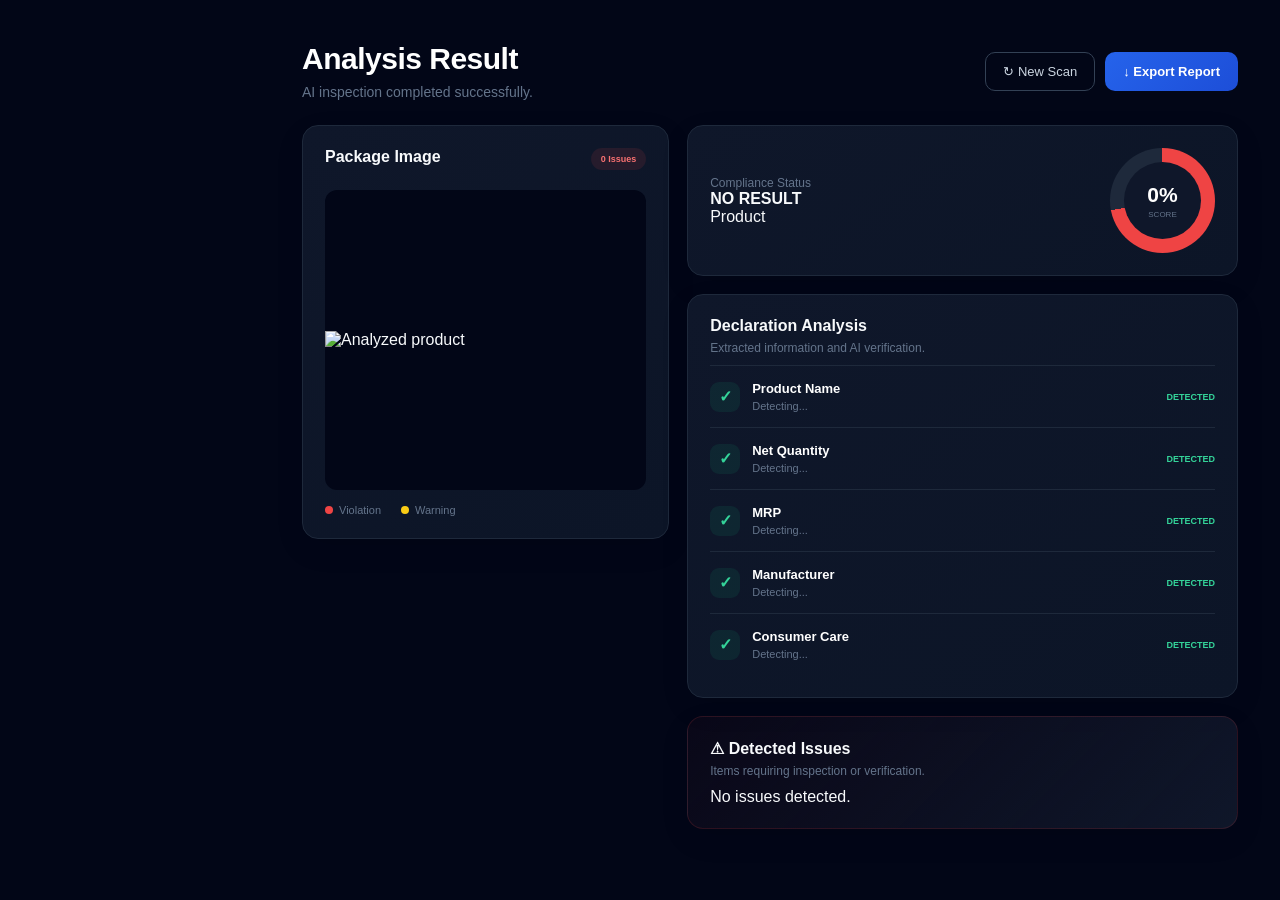
==== result.html @ 709e3dee "Update result.html" ====
<!DOCTYPE html>
<html lang="en">

<head>
    <meta charset="UTF-8">
    <meta name="viewport" content="width=device-width, initial-scale=1.0">

    <title>ComplianceAI - Analysis Result</title>

    <link rel="stylesheet" href="style.css">
</head>

<body>

<main class="main">

    <!-- HEADER -->

    <div class="result-header">

        <div>
            <h1>Analysis Result</h1>

            <p>
                AI inspection completed successfully.
            </p>
        </div>

        <div class="result-actions">

            <button
                onclick="window.location.href='scanner.html'"
                class="secondary-button">
                ↻ New Scan
            </button>

            <button
                onclick="window.print()"
                class="primary-button">
                ↓ Export Report
            </button>

        </div>

    </div>


    <section class="result-grid">


        <!-- PRODUCT IMAGE -->

        <div class="panel product-panel">

            <div class="panel-header">

                <h2>Package Image</h2>

                <span class="badge danger" id="issueCount">
                    0 Issues
                </span>

            </div>


            <div class="image-result">

                <img
                    id="resultImage"
                    alt="Analyzed product">

            </div>


            <div class="image-legend">

                <span>
                    <i class="legend-red"></i>
                    Violation
                </span>

                <span>
                    <i class="legend-yellow"></i>
                    Warning
                </span>

            </div>

        </div>


        <!-- RESULT CONTENT -->

        <div class="result-content">


            <!-- SCORE -->

            <div class="panel">

                <div class="score-section">

                    <div>

                        <p class="muted">
                            Compliance Status
                        </p>

                        <h2 id="complianceStatus">
                            ANALYZING...
                        </h2>

                        <p id="productName">
                            Product
                        </p>

                    </div>


                    <div class="score-circle">

                        <div>

                            <strong id="complianceScore">
                                0%
                            </strong>

                            <small>
                                SCORE
                            </small>

                        </div>

                    </div>

                </div>

            </div>


            <!-- DECLARATION ANALYSIS -->

            <div class="panel">

                <div class="panel-title">

                    <h2>
                        Declaration Analysis
                    </h2>

                    <p>
                        Extracted information and AI verification.
                    </p>

                </div>


                <!-- PRODUCT NAME -->

                <div class="declaration">

                    <div class="declaration-icon success-icon">
                        ✓
                    </div>

                    <div class="declaration-info">

                        <strong>
                            Product Name
                        </strong>

                        <span id="productNameField">
                            Detecting...
                        </span>

                    </div>

                    <span class="status-success">
                        DETECTED
                    </span>

                </div>


                <!-- NET QUANTITY -->

                <div class="declaration">

                    <div class="declaration-icon success-icon">
                        ✓
                    </div>

                    <div class="declaration-info">

                        <strong>
                            Net Quantity
                        </strong>

                        <span id="netQuantity">
                            Detecting...
                        </span>

                    </div>

                    <span class="status-success">
                        DETECTED
                    </span>

                </div>


                <!-- MRP -->

                <div class="declaration">

                    <div class="declaration-icon success-icon">
                        ✓
                    </div>

                    <div class="declaration-info">

                        <strong>
                            MRP
                        </strong>

                        <span id="mrp">
                            Detecting...
                        </span>

                    </div>

                    <span class="status-success">
                        DETECTED
                    </span>

                </div>


                <!-- MANUFACTURER -->

                <div class="declaration">

                    <div class="declaration-icon success-icon">
                        ✓
                    </div>

                    <div class="declaration-info">

                        <strong>
                            Manufacturer
                        </strong>

                        <span id="manufacturer">
                            Detecting...
                        </span>

                    </div>

                    <span class="status-success">
                        DETECTED
                    </span>

                </div>


                <!-- CONSUMER CARE -->

                <div class="declaration">

                    <div class="declaration-icon success-icon">
                        ✓
                    </div>

                    <div class="declaration-info">

                        <strong>
                            Consumer Care
                        </strong>

                        <span id="consumerCare">
                            Detecting...
                        </span>

                    </div>

                    <span class="status-success">
                        DETECTED
                    </span>

                </div>

            </div>


            <!-- VIOLATIONS -->

            <div class="panel violation-panel">

                <div class="panel-title">

                    <h2>
                        ⚠ Detected Issues
                    </h2>

                    <p>
                        Items requiring inspection or verification.
                    </p>

                </div>


                <div id="issuesContainer">

                    <p>
                        No issues detected.
                    </p>

                </div>

            </div>


        </div>

    </section>

</main>


<script>

document.addEventListener("DOMContentLoaded", function () {

    // ==========================================
    // GET SAVED FASTAPI RESULT
    // ==========================================

    const savedResult = localStorage.getItem("scanResult");
    const scannedImage = localStorage.getItem("scannedImage");


    // ==========================================
    // SHOW IMAGE
    // ==========================================

    const resultImage = document.getElementById("resultImage");

    if (resultImage && scannedImage) {
        resultImage.src = scannedImage;
    }


    // ==========================================
    // CHECK RESULT
    // ==========================================

    if (!savedResult) {

        console.error("No scan result found.");

        document.getElementById("complianceStatus").textContent =
            "NO RESULT";

        return;
    }


    let data;

    try {

        data = JSON.parse(savedResult);

    } catch (error) {

        console.error("Unable to read scan result:", error);
        return;

    }


    console.log("Saved FastAPI Result:", data);


    // ==========================================
    // GET OCR + COMPLIANCE
    // ==========================================

    const ocr = data.ocr || {};
    const compliance = data.compliance || {};

    const rawText = ocr.raw_text || "";
    const violations = compliance.violations || [];


    // ==========================================
    // SCORE
    // ==========================================

    const score = compliance.compliance_score ?? 0;

    document.getElementById("complianceScore").textContent =
        score + "%";


    // ==========================================
    // STATUS
    // ==========================================

    const status = compliance.result || "UNKNOWN";

    const statusElement =
        document.getElementById("complianceStatus");


    if (status === "COMPLIANT") {

        statusElement.textContent = "COMPLIANT";
        statusElement.className = "compliant";

    }

    else if (status === "REVIEW REQUIRED") {

        statusElement.textContent = "REVIEW REQUIRED";
        statusElement.className = "warning";

    }

    else {

        statusElement.textContent = "NON-COMPLIANT";
        statusElement.className = "non-compliant";

    }


    // ==========================================
    // CLEAN TEXT
    // ==========================================

    const lines = rawText
        .split(/\r?\n/)
        .map(line => line.trim())
        .filter(line => line.length > 0);


    // ==========================================
    // BASIC VALUE FINDER
    // ==========================================

    function findValue(patterns) {

        for (const pattern of patterns) {

            const regex = new RegExp(pattern, "im");

            const match = rawText.match(regex);

            if (match && match[1]) {

                return match[1]
                    .trim()
                    .replace(/\s+/g, " ");

            }
        }

        return "Not detected";
    }


    // ==========================================
    // FIND NUMBER AFTER LABEL
    // Handles:
    //
    // MRP: ₹159
    // MRP ₹159
    // MRP
    // 159
    // ==========================================

    function findNumberAfterLabel(labelPattern) {

        for (let i = 0; i < lines.length; i++) {

            const line = lines[i];


            // ------------------------------
            // SAME LINE
            // ------------------------------

            const sameLine = line.match(
                new RegExp(
                    labelPattern +
                    "\\s*(?:[:\\-])?\\s*(?:₹|Rs\\.?\\s*)?" +
                    "([0-9]+(?:\\.[0-9]+)?)",
                    "i"
                )
            );

            if (sameLine && sameLine[1]) {

                return sameLine[1];

            }


            // ------------------------------
            // NEXT LINE
            // ------------------------------

            if (
                new RegExp(labelPattern, "i").test(line)
            ) {

                for (
                    let j = i + 1;
                    j < Math.min(i + 4, lines.length);
                    j++
                ) {

                    const nextLine = lines[j];

                    // Ignore obvious labels
                    if (
                        /^(BATCH|BATCH NO|DATE|PKD|PACK|USE BY|EXPIRY|LIC|LICENCE|LICENSE)/i
                            .test(nextLine)
                    ) {
                        break;
                    }


                    // Accept a line containing only a price
                    const numberOnly = nextLine.match(
                        /^(?:₹|Rs\.?\s*)?\s*([0-9]+(?:\.[0-9]+)?)\s*$/
                    );

                    if (numberOnly && numberOnly[1]) {

                        return numberOnly[1];

                    }
                }
            }
        }

        return "Not detected";
    }


    // ==========================================
    // PRODUCT NAME
    // ==========================================

    let productName = findValue([
        "Product Name\\s*[:\\-]\\s*(.+)",
        "Item Name\\s*[:\\-]\\s*(.+)"
    ]);


    // Coffee fallback
    if (productName === "Not detected") {

        if (
            rawText.toLowerCase().includes("coffee")
        ) {

            productName = "Coffee & Chicory";

        }

    }


    document.getElementById("productName").textContent =
        productName;

    document.getElementById("productNameField").textContent =
        productName;


    // ==========================================
    // NET QUANTITY
    // ==========================================

    let netQuantity = findValue([
        "NET\\s+QUANTITY\\s*[:\\-]?\\s*([0-9]+(?:\\.[0-9]+)?\\s*(?:g|kg|ml|l|mg|pcs?|units?)?)",
        "NET\\s+WEIGHT\\s*[:\\-]?\\s*([0-9]+(?:\\.[0-9]+)?\\s*(?:g|kg|ml|l|mg|pcs?|units?)?)"
    ]);


    document.getElementById("netQuantity").textContent =
        netQuantity;


    // ==========================================
    // MRP
    // ==========================================

    let mrp = findNumberAfterLabel(
        "MRP(?:\\s*\\([^\\n]*\\))?"
    );


    // Also support:
    // "For MRP Rs."
    if (mrp === "Not detected") {

        mrp = findNumberAfterLabel(
            "For\\s+MRP\\s+(?:Rs\\.?|₹)?"
        );

    }


    const mrpElement =
        document.getElementById("mrp");


    const mrpStatus =
        document.getElementById("mrpStatus");


    if (mrp !== "Not detected") {

        mrpElement.textContent = "₹" + mrp;

        if (mrpStatus) {
            mrpStatus.textContent = "DETECTED";
            mrpStatus.className = "status-success";
        }

    }

    else {

        mrpElement.textContent = "Not detected";

        if (mrpStatus) {
            mrpStatus.textContent = "NOT DETECTED";
            mrpStatus.className = "status-warning";
        }

    }


    // ==========================================
    // MANUFACTURER
    // ==========================================

    const manufacturer = findValue([
        "Manufactured\\s*&\\s*Marketed\\s*by\\s*:?\\s*(.+)",
        "Manufactured\\s+and\\s+Marketed\\s+by\\s*:?\\s*(.+)",
        "Mfd\\.\\s*&\\s*Mkt\\.\\s*by\\s*:?\\s*(.+)",
        "Mfd\\.\\s+and\\s+Mkt\\.\\s+by\\s*:?\\s*(.+)",
        "Manufactured\\s+by\\s*:?\\s*(.+)",
        "Marketed\\s+by\\s*:?\\s*(.+)"
    ]);


    document.getElementById("manufacturer").textContent =
        manufacturer;


    // ==========================================
    // CONSUMER CARE
    // ==========================================

    let consumerCare = findValue([
        "Customer\\s+Care\\s*[:\\-]?\\s*(.+)",
        "Consumer\\s+Care\\s*[:\\-]?\\s*(.+)",
        "Consumer\\s+Support\\s*[:\\-]?\\s*(.+)",
        "Toll\\s*Free\\s*[:\\-]?\\s*(.+)",
        "CALL\\s*[:\\-]?\\s*([+0-9\\- ]+)"
    ]);


    // Phone number fallback
    if (consumerCare === "Not detected") {

        const phoneMatch = rawText.match(
            /(?:\+91[\s\-]?)?[6-9]\d{9}/
        );

        if (phoneMatch) {
            consumerCare = phoneMatch[0];
        }
    }


    // Email fallback
    if (consumerCare === "Not detected") {

        const emailMatch = rawText.match(
            /[A-Z0-9._%+-]+@[A-Z0-9.-]+\.[A-Z]{2,}/i
        );

        if (emailMatch) {
            consumerCare = emailMatch[0];
        }
    }


    document.getElementById("consumerCare").textContent =
        consumerCare;


    // ==========================================
    // ISSUE COUNT
    // ==========================================

    document.getElementById("issueCount").textContent =
        violations.length +
        (violations.length === 1
            ? " Issue"
            : " Issues");


    // ==========================================
    // SHOW VIOLATIONS
    // ==========================================

    const issuesContainer =
        document.getElementById("issuesContainer");


    if (violations.length === 0) {

        issuesContainer.innerHTML =
            "<p>No compliance issues detected.</p>";

    }

    else {

        issuesContainer.innerHTML = "";


        violations.forEach(function (violation) {

            const issue =
                document.createElement("div");

            issue.className = "issue";


            issue.innerHTML = `
                <div class="issue-icon danger-icon">
                    !
                </div>

                <div>

                    <div class="issue-title">

                        <strong>
                            Compliance Issue
                        </strong>

                        <span class="severity high">
                            REVIEW
                        </span>

                    </div>

                    <p>
                        ${violation}
                    </p>

                </div>
            `;


            issuesContainer.appendChild(issue);

        });

    }

});

</script>

</body>
</html>
---- style.css ----
/* =====================================================
   SIH26034 - COMPLIANCE AI
   Main Stylesheet
===================================================== */

/* ---------- RESET ---------- */

* {
    margin: 0;
    padding: 0;
    box-sizing: border-box;
}

html {
    scroll-behavior: smooth;
}

body {
    font-family:
        Inter,
        Arial,
        Helvetica,
        sans-serif;

    background: #020617;
    color: #f8fafc;

    min-height: 100vh;
}


/* ---------- COLORS ---------- */

:root {
    --bg: #020617;
    --panel: #0f172a;
    --panel-light: #111c31;

    --border: #1e293b;
    --border-light: #334155;

    --text: #f8fafc;
    --text-secondary: #cbd5e1;
    --muted: #64748b;

    --blue: #2563eb;
    --blue-light: #60a5fa;

    --green: #10b981;
    --green-light: #34d399;

    --red: #ef4444;
    --red-light: #f87171;

    --yellow: #facc15;
    --yellow-light: #fde047;

    --purple: #a855f7;
}


/* =====================================================
   SIDEBAR
===================================================== */

.sidebar {
    position: fixed;

    left: 0;
    top: 0;
    bottom: 0;

    width: 260px;

    background: var(--bg);

    border-right: 1px solid var(--border);

    padding: 24px 18px;

    z-index: 100;

    overflow-y: auto;
}


/* ---------- LOGO ---------- */

.logo {
    display: flex;

    align-items: center;

    gap: 12px;

    padding: 0 8px 24px;

    border-bottom: 1px solid var(--border);
}


.logo-icon {
    width: 42px;
    height: 42px;

    display: flex;

    align-items: center;
    justify-content: center;

    background: linear-gradient(135deg,
            #2563eb,
            #3b82f6);

    border-radius: 12px;

    font-size: 21px;

    font-weight: bold;

    box-shadow:
        0 8px 25px rgba(37, 99, 235, 0.25);
}


.logo h2 {
    color: white;

    font-size: 16px;

    font-weight: 700;
}


.logo span {
    display: block;

    color: #64748b;

    font-size: 8px;

    letter-spacing: 0.8px;

    margin-top: 4px;
}


/* ---------- NAVIGATION ---------- */

nav {
    margin-top: 25px;
}


nav a {
    display: flex;

    align-items: center;

    gap: 10px;

    color: #94a3b8;

    text-decoration: none;

    padding: 13px 15px;

    margin-bottom: 6px;

    border-radius: 10px;

    font-size: 14px;

    transition:
        background 0.2s ease,
        color 0.2s ease,
        transform 0.2s ease;
}


nav a:hover {
    background: #1e293b;

    color: white;

    transform: translateX(2px);
}


nav a.active {
    background:
        linear-gradient(135deg,
            #2563eb,
            #1d4ed8);

    color: white;

    box-shadow:
        0 8px 25px rgba(37, 99, 235, 0.18);
}


/* ---------- SYSTEM STATUS ---------- */

.system-status {
    /* position: absolute; */

    left: 18px;
    right: 18px;
    bottom: 20px;

    background: #0f172a;

    border: 1px solid var(--border);

    padding: 15px;

    border-radius: 14px;

    font-size: 13px;
}


.system-status strong {
    display: block;

    font-size: 12px;
}


.system-status p {
    color: var(--muted);

    margin-top: 9px;

    font-size: 11px;
}


.online-dot {
    display: inline-block;

    width: 7px;
    height: 7px;

    background: var(--green);

    border-radius: 50%;

    margin-right: 6px;

    box-shadow:
        0 0 8px rgba(16, 185, 129, 0.7);
}


/* =====================================================
   MAIN CONTENT
===================================================== */

.main {
    margin-left: 260px;

    min-height: 100vh;

    padding: 42px;
}


.page-header {
    margin-bottom: 30px;
}


.page-header h1,
.result-header h1 {
    color: white;

    font-size: 30px;

    font-weight: 750;

    letter-spacing: -0.5px;

    margin-bottom: 8px;
}


.page-header p,
.result-header p {
    color: var(--muted);

    font-size: 14px;
}


/* =====================================================
   STAT CARDS
===================================================== */

.stats {
    display: grid;

    grid-template-columns:
        repeat(4, 1fr);

    gap: 16px;

    margin-bottom: 22px;
}


.stat-card {
    display: flex;

    align-items: flex-start;

    justify-content: space-between;

    background:
        linear-gradient(145deg,
            #0f172a,
            #0b1324);

    border: 1px solid var(--border);

    border-radius: 16px;

    padding: 21px;

    transition:
        transform 0.2s ease,
        border 0.2s ease;
}


.stat-card:hover {
    transform: translateY(-2px);

    border-color: #334155;
}


.stat-card p {
    color: var(--muted);

    font-size: 13px;

    margin-bottom: 13px;
}


.stat-card h2 {
    color: white;

    font-size: 27px;

    line-height: 1;
}


.green {
    color: var(--green-light);

    font-size: 11px;

    display: inline-block;

    margin-top: 8px;
}


.red {
    color: var(--red-light);

    font-size: 11px;

    display: inline-block;

    margin-top: 8px;
}


.stat-icon {
    width: 44px;
    height: 44px;

    display: flex;

    align-items: center;
    justify-content: center;

    border-radius: 12px;

    font-size: 19px;
}


.blue {
    color: var(--blue-light);

    background: rgba(37, 99, 235, 0.12);
}


.green-bg {
    color: var(--green-light);

    background: rgba(16, 185, 129, 0.12);
}


.red-bg {
    color: var(--red-light);

    background: rgba(239, 68, 68, 0.12);
}


.purple {
    color: #c084fc;

    background: rgba(168, 85, 247, 0.12);
}


/* =====================================================
   PANELS
===================================================== */

.panel {
    background:
        linear-gradient(145deg,
            #0f172a,
            #0c1527);

    border: 1px solid var(--border);

    border-radius: 16px;

    padding: 22px;

    box-shadow:
        0 10px 30px rgba(0, 0, 0, 0.08);
}


.panel h2 {
    font-size: 16px;

    font-weight: 650;
}


.panel-header {
    display: flex;

    justify-content: space-between;

    align-items: flex-start;

    margin-bottom: 20px;
}


.panel-header p,
.panel-title p {
    color: var(--muted);

    font-size: 12px;

    margin-top: 6px;
}


.panel-header a {
    color: var(--blue-light);

    text-decoration: none;

    font-size: 12px;
}


.panel-header a:hover {
    color: white;
}


.panel-icon {
    width: 40px;
    height: 40px;

    display: flex;

    align-items: center;
    justify-content: center;

    color: var(--blue-light);

    background: rgba(37, 99, 235, 0.12);

    border-radius: 10px;
}


/* =====================================================
   DASHBOARD GRID
===================================================== */

.dashboard-grid {
    display: grid;

    grid-template-columns:
        2fr 1fr;

    gap: 18px;

    margin-bottom: 18px;
}


/* =====================================================
   SCANNER CTA
===================================================== */

.scanner-box {
    display: block;

    text-align: center;

    text-decoration: none;

    color: white;

    border: 2px dashed #334155;

    border-radius: 14px;

    padding: 45px 20px;

    transition:
        border 0.2s ease,
        background 0.2s ease,
        transform 0.2s ease;
}


.scanner-box:hover {
    border-color: var(--blue);

    background:
        rgba(37, 99, 235, 0.04);

    transform: translateY(-2px);
}


.upload-icon {
    width: 65px;
    height: 65px;

    display: flex;

    align-items: center;
    justify-content: center;

    margin:
        0 auto 18px;

    color: var(--blue-light);

    background:
        rgba(37, 99, 235, 0.12);

    border-radius: 18px;

    font-size: 30px;
}


.scanner-box h3 {
    font-size: 16px;

    margin-bottom: 8px;
}


.scanner-box p {
    color: var(--muted);

    font-size: 12px;

    margin-bottom: 22px;
}


/* =====================================================
   BUTTONS
===================================================== */

.primary-button {
    display: inline-flex;

    align-items: center;
    justify-content: center;

    gap: 7px;

    background:
        linear-gradient(135deg,
            #2563eb,
            #1d4ed8);

    color: white;

    border: none;

    padding: 12px 18px;

    border-radius: 10px;

    font-size: 13px;

    font-weight: 650;

    cursor: pointer;

    text-decoration: none;

    transition:
        transform 0.2s ease,
        box-shadow 0.2s ease,
        background 0.2s ease;
}


.primary-button:hover {
    background:
        linear-gradient(135deg,
            #3b82f6,
            #2563eb);

    transform: translateY(-1px);

    box-shadow:
        0 8px 20px rgba(37, 99, 235, 0.25);
}


.primary-button:disabled {
    opacity: 0.4;

    cursor: not-allowed;

    transform: none;

    box-shadow: none;
}


.secondary-button {
    display: inline-flex;

    align-items: center;
    justify-content: center;

    gap: 7px;

    background: transparent;

    color: var(--text-secondary);

    border: 1px solid var(--border-light);

    padding: 11px 17px;

    border-radius: 10px;

    cursor: pointer;

    font-size: 13px;

    transition:
        background 0.2s ease,
        color 0.2s ease;
}


.secondary-button:hover {
    background: #1e293b;

    color: white;
}


/* =====================================================
   COMPLIANCE OVERVIEW
===================================================== */

.circle-container {
    display: flex;

    justify-content: center;

    padding: 25px 0;
}


.compliance-circle {
    width: 160px;
    height: 160px;

    display: flex;

    align-items: center;
    justify-content: center;

    border-radius: 50%;

    background:
        conic-gradient(var(--green) 0 87%,
            #1e293b 87% 100%);
}


.compliance-circle div {
    width: 115px;
    height: 115px;

    display: flex;

    align-items: center;
    justify-content: center;

    flex-direction: column;

    background: var(--panel);

    border-radius: 50%;
}


.compliance-circle strong {
    font-size: 27px;
}


.compliance-circle small {
    color: var(--muted);

    font-size: 11px;

    margin-top: 5px;
}


.legend>div {
    display: flex;

    align-items: center;

    margin-top: 12px;

    color: #94a3b8;

    font-size: 13px;
}


.legend strong {
    color: white;

    margin-left: auto;
}


.dot {
    width: 9px;
    height: 9px;

    border-radius: 50%;

    margin-right: 10px;
}


.green-dot {
    background: var(--green);
}


.red-dot {
    background: var(--red);
}


/* =====================================================
   TABLE
===================================================== */

.recent {
    padding: 0;

    overflow: hidden;
}


.recent .panel-header {
    padding: 22px;

    margin: 0;
}


.table-container {
    overflow-x: auto;
}


table {
    width: 100%;

    border-collapse: collapse;

    min-width: 600px;
}


th {
    text-align: left;

    color: var(--muted);

    font-size: 10px;

    font-weight: 600;

    letter-spacing: 0.5px;

    text-transform: uppercase;

    padding: 14px 22px;

    background: #020617;
}


td {
    padding: 17px 22px;

    border-top: 1px solid var(--border);

    color: #cbd5e1;

    font-size: 13px;
}


tbody tr {
    transition: background 0.2s ease;
}


tbody tr:hover {
    background: rgba(30, 41, 59, 0.4);
}


/* =====================================================
   STATUS BADGES
===================================================== */

.badge {
    display: inline-flex;

    align-items: center;

    gap: 5px;

    padding: 6px 10px;

    border-radius: 20px;

    font-size: 9px;

    font-weight: 700;

    white-space: nowrap;
}


.badge.success {
    color: var(--green-light);

    background:
        rgba(16, 185, 129, 0.10);
}


.badge.danger {
    color: var(--red-light);

    background:
        rgba(239, 68, 68, 0.10);
}


/* =====================================================
   SCANNER PAGE
===================================================== */

.scanner-container {
    max-width: 1000px;

    margin: 0 auto;
}


.upload-panel {
    background:
        linear-gradient(145deg,
            #0f172a,
            #0c1527);

    border: 1px solid var(--border);

    border-radius: 16px;

    padding: 25px;
}


.drop-area {
    min-height: 420px;

    display: flex;

    align-items: center;
    justify-content: center;

    text-align: center;

    padding: 25px;

    border:
        2px dashed #334155;

    border-radius: 15px;

    background:
        rgba(2, 6, 23, 0.4);

    transition:
        border 0.2s ease,
        background 0.2s ease;
}


.drop-area:hover {
    border-color: var(--blue);

    background:
        rgba(37, 99, 235, 0.03);
}


.drop-area h2 {
    color: white;

    font-size: 20px;

    margin-bottom: 10px;
}


.drop-area p {
    max-width: 500px;

    color: var(--muted);

    font-size: 13px;

    line-height: 1.7;

    margin-bottom: 22px;
}


.drop-area small {
    display: block;

    color: #475569;

    font-size: 11px;

    margin-top: 18px;
}


.big-upload-icon {
    width: 70px;
    height: 70px;

    display: flex;

    align-items: center;
    justify-content: center;

    margin:
        0 auto 18px;

    color: var(--blue-light);

    background:
        rgba(37, 99, 235, 0.10);

    border-radius: 20px;

    font-size: 31px;
}


.upload-button {
    cursor: pointer;
}


.image-preview {
    display: none;

    max-width: 100%;

    max-height: 350px;

    border-radius: 12px;

    object-fit: contain;

    box-shadow:
        0 15px 40px rgba(0, 0, 0, 0.4);
}


.scanner-actions {
    display: flex;

    justify-content: flex-end;

    gap: 10px;

    margin-top: 20px;
}


/* =====================================================
   AI FEATURES
===================================================== */

.features {
    display: grid;

    grid-template-columns:
        repeat(3, 1fr);

    gap: 15px;

    margin-top: 18px;
}


.feature-card {
    display: flex;

    gap: 15px;

    background: var(--panel);

    border: 1px solid var(--border);

    border-radius: 14px;

    padding: 18px;

    transition:
        border 0.2s ease,
        transform 0.2s ease;
}


.feature-card:hover {
    border-color: #334155;

    transform: translateY(-2px);
}


.feature-icon {
    width: 40px;
    height: 40px;

    flex-shrink: 0;

    display: flex;

    align-items: center;
    justify-content: center;

    color: var(--blue-light);

    background:
        rgba(37, 99, 235, 0.10);

    border-radius: 10px;

    font-size: 15px;

    font-weight: bold;
}


.feature-card h3 {
    color: white;

    font-size: 13px;

    margin-bottom: 7px;
}


.feature-card p {
    color: var(--muted);

    font-size: 11px;

    line-height: 1.5;
}


/* =====================================================
   RESULT PAGE
===================================================== */

.result-header {
    display: flex;

    justify-content: space-between;

    align-items: center;

    margin-bottom: 25px;
}


.result-actions {
    display: flex;

    gap: 10px;
}


.result-grid {
    display: grid;

    grid-template-columns:
        2fr 3fr;

    gap: 18px;
}


/* =====================================================
   PRODUCT IMAGE
===================================================== */

.product-panel {
    height: fit-content;
}


.image-result {
    position: relative;

    overflow: hidden;

    background: #020617;

    border-radius: 12px;

    min-height: 300px;

    display: flex;

    align-items: center;
    justify-content: center;
}


.image-result img {
    display: block;

    width: 100%;

    max-height: 550px;

    object-fit: contain;
}


/* ---------- VIOLATION BOXES ---------- */

.violation-box {
    position: absolute;

    pointer-events: none;

    border: 2px solid;
}


.violation-box span {
    position: absolute;

    left: -2px;
    top: -23px;

    padding: 4px 7px;

    font-size: 9px;

    font-weight: 700;

    color: #020617;

    border-radius: 3px;
}


.mrp-box {
    left: 15%;
    top: 35%;

    width: 65%;
    height: 12%;

    border-color: var(--red);
}


.mrp-box span {
    background: var(--red);
}


.manufacturer-box {
    left: 12%;
    top: 60%;

    width: 70%;
    height: 15%;

    border-color: var(--yellow);
}


.manufacturer-box span {
    background: var(--yellow);
}


/* ---------- IMAGE LEGEND ---------- */

.image-legend {
    display: flex;

    gap: 20px;

    margin-top: 14px;

    color: var(--muted);

    font-size: 11px;
}


.image-legend span {
    display: flex;

    align-items: center;

    gap: 6px;
}


.image-legend i {
    width: 8px;
    height: 8px;

    border-radius: 50%;
}


.legend-red {
    background: var(--red);
}


.legend-yellow {
    background: var(--yellow);
}


/* =====================================================
   RESULT CONTENT
===================================================== */

.result-content {
    display: flex;

    flex-direction: column;

    gap: 18px;
}


/* ---------- SCORE ---------- */

.score-section {
    display: flex;

    align-items: center;

    justify-content: space-between;

    gap: 20px;
}


.muted {
    color: var(--muted);

    font-size: 12px;
}


.non-compliant {
    color: var(--red-light);

    font-size: 23px;

    margin: 7px 0;
}


.score-circle {
    width: 105px;
    height: 105px;

    flex-shrink: 0;

    display: flex;

    align-items: center;
    justify-content: center;

    border-radius: 50%;

    background:
        conic-gradient(var(--red) 0 72%,
            #1e293b 72% 100%);
}


.score-circle div {
    width: 77px;
    height: 77px;

    display: flex;

    flex-direction: column;

    align-items: center;
    justify-content: center;

    background: var(--panel);

    border-radius: 50%;
}


.score-circle strong {
    color: white;

    font-size: 21px;
}


.score-circle small {
    color: var(--muted);

    font-size: 8px;

    margin-top: 3px;
}


/* =====================================================
   DECLARATION ANALYSIS
===================================================== */

.panel-title {
    margin-bottom: 10px;
}


.declaration {
    display: flex;

    align-items: center;

    gap: 12px;

    padding: 15px 0;

    border-top: 1px solid var(--border);
}


.declaration-icon {
    width: 30px;
    height: 30px;

    flex-shrink: 0;

    display: flex;

    align-items: center;
    justify-content: center;

    border-radius: 9px;

    font-weight: bold;
}


.success-icon {
    color: var(--green-light);

    background:
        rgba(16, 185, 129, 0.10);
}


.danger-icon {
    color: var(--red-light);

    background:
        rgba(239, 68, 68, 0.10);
}


.warning-icon {
    color: var(--yellow);

    background:
        rgba(250, 204, 21, 0.10);
}


.declaration-info {
    flex: 1;

    display: flex;

    flex-direction: column;

    gap: 4px;

    min-width: 0;
}


.declaration-info strong {
    color: white;

    font-size: 13px;
}


.declaration-info span {
    color: var(--muted);

    font-size: 11px;

    overflow-wrap: anywhere;
}


.status-success,
.status-danger,
.status-warning {
    font-size: 9px;

    font-weight: 700;

    white-space: nowrap;
}


.status-success {
    color: var(--green-light);
}


.status-danger {
    color: var(--red-light);
}


.status-warning {
    color: var(--yellow);
}


/* =====================================================
   VIOLATION PANEL
===================================================== */

.violation-panel {
    border-color:
        rgba(239, 68, 68, 0.15);

    background:
        linear-gradient(135deg,
            rgba(239, 68, 68, 0.035),
            #0f172a);
}


.issue {
    display: flex;

    gap: 12px;

    padding: 15px;

    background: #020617;

    border: 1px solid var(--border);

    border-radius: 10px;

    margin-top: 12px;
}


.issue-icon {
    width: 30px;
    height: 30px;

    flex-shrink: 0;

    display: flex;

    align-items: center;
    justify-content: center;

    border-radius: 8px;
}


.issue-title {
    display: flex;

    align-items: center;

    flex-wrap: wrap;

    gap: 10px;

    margin-bottom: 7px;
}


.issue-title strong {
    color: white;

    font-size: 12px;
}


.issue p {
    color: var(--muted);

    font-size: 11px;

    line-height: 1.6;
}


.severity {
    font-size: 8px;

    font-weight: 700;

    padding: 4px 7px;

    border-radius: 20px;
}


.high {
    color: var(--red-light);

    background:
        rgba(239, 68, 68, 0.10);
}


.medium {
    color: var(--yellow);

    background:
        rgba(250, 204, 21, 0.10);
}


/* =====================================================
   PRINT / EXPORT
===================================================== */

@media print {

    body {
        background: white;

        color: black;
    }


    .sidebar,
    .result-actions {
        display: none !important;
    }


    .main {
        margin-left: 0;

        padding: 20px;
    }


    .panel {
        background: white;

        color: black;

        border: 1px solid #ddd;

        box-shadow: none;
    }


    .panel h2,
    .declaration-info strong {
        color: black;
    }


    .image-result {
        background: white;
    }

}


/* =====================================================
   RESPONSIVE - TABLET
===================================================== */

@media (max-width: 1100px) {

    .stats {
        grid-template-columns:
            repeat(2, 1fr);
    }


    .dashboard-grid {
        grid-template-columns: 1fr;
    }


    .result-grid {
        grid-template-columns: 1fr;
    }

}


/* =====================================================
   RESPONSIVE - MOBILE
===================================================== */

@media (max-width: 750px) {

    .sidebar {
        position: relative;

        width: 100%;

        height: auto;

        padding: 16px;
    }


    .logo {
        padding-bottom: 15px;
    }


    .system-status {
        display: none;
    }


    nav {
        display: flex;

        overflow-x: auto;

        margin-top: 15px;

        padding-bottom: 3px;
    }


    nav a {
        flex-shrink: 0;

        white-space: nowrap;

        margin-right: 5px;

        margin-bottom: 0;
    }


    .main {
        margin-left: 0;

        padding: 22px 16px;
    }


    .stats {
        grid-template-columns: 1fr;
    }


    .features {
        grid-template-columns: 1fr;
    }


    .result-header {
        flex-direction: column;

        align-items: flex-start;

        gap: 15px;
    }


    .result-actions {
        width: 100%;
    }


    .result-actions button {
        flex: 1;
    }


    .table-container {
        overflow-x: auto;
    }

}


/* =====================================================
   RESPONSIVE - SMALL MOBILE
===================================================== */

@media (max-width: 500px) {

    .main {
        padding: 18px 12px;
    }


    .page-header h1,
    .result-header h1 {
        font-size: 23px;
    }


    .panel {
        padding: 17px;
    }


    .scanner-actions {
        flex-direction: column;
    }


    .scanner-actions button {
        width: 100%;
    }


    .score-section {
        align-items: flex-start;
    }


    .score-circle {
        width: 85px;
        height: 85px;
    }


    .score-circle div {
        width: 63px;
        height: 63px;
    }


    .score-circle strong {
        font-size: 17px;
    }


    .declaration {
        align-items: flex-start;

        flex-wrap: wrap;
    }


    .declaration-info {
        flex-basis: calc(100% - 45px);
    }


    .status-success,
    .status-danger,
    .status-warning {
        margin-left: 42px;
    }

}


/* =====================================================
   SCROLLBAR
===================================================== */

::-webkit-scrollbar {
    width: 8px;
    height: 8px;
}


::-webkit-scrollbar-track {
    background: #020617;
}


::-webkit-scrollbar-thumb {
    background: #334155;

    border-radius: 20px;
}


::-webkit-scrollbar-thumb:hover {
    background: #475569;
}
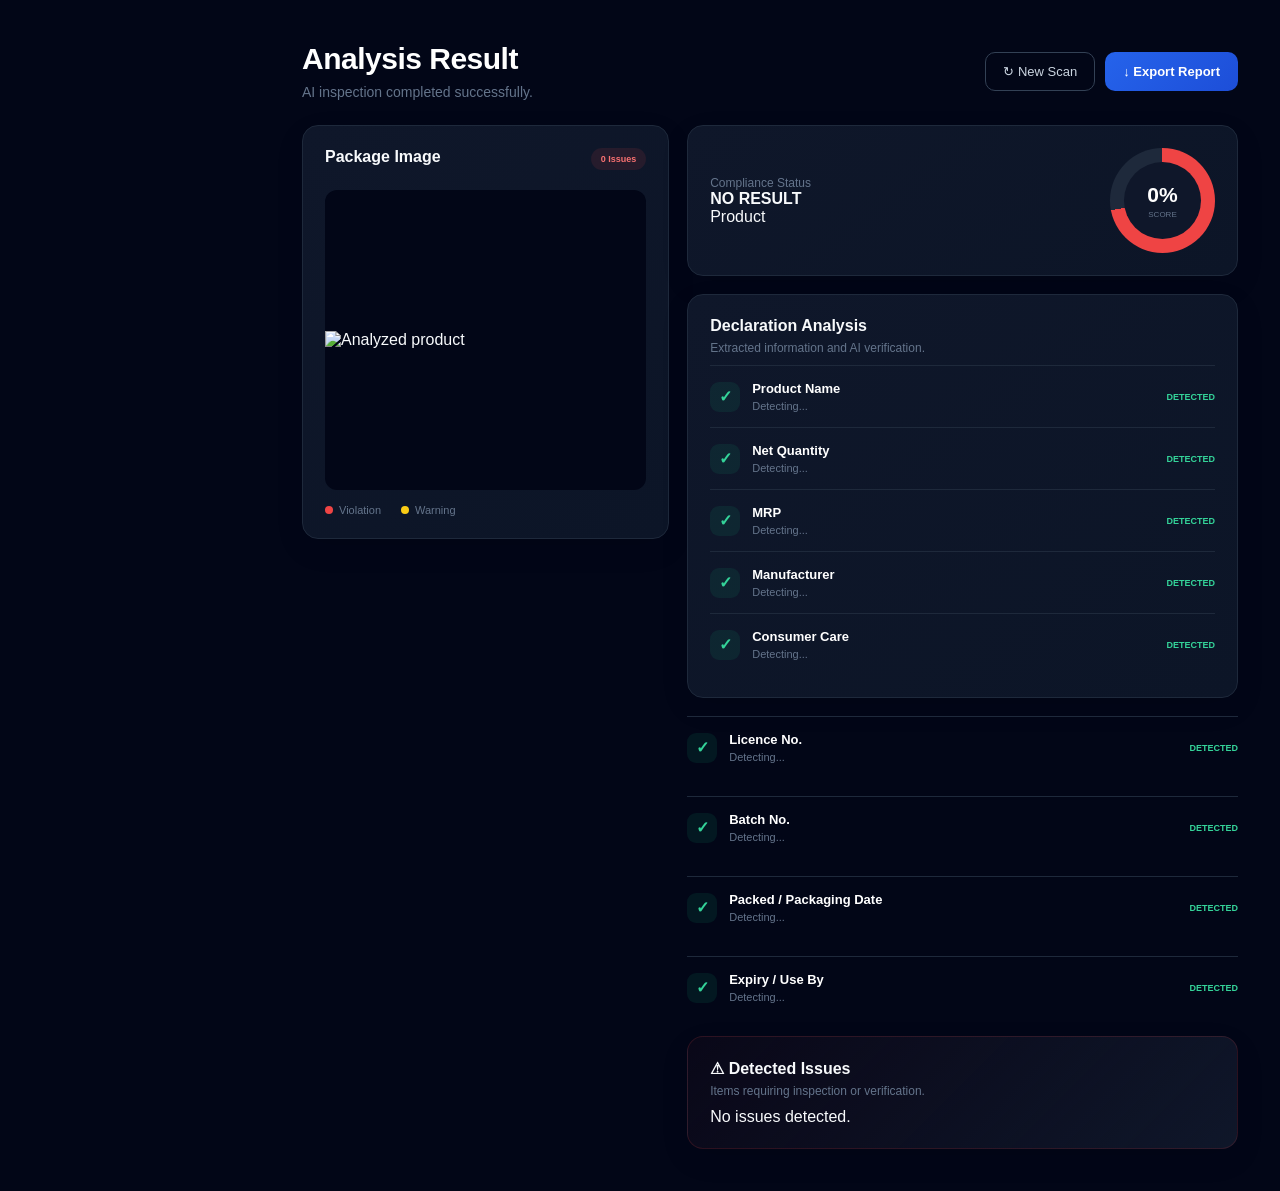
==== commit 0cd42e65: "Refactor result.html for compliance analysis display Updated the HTML structure and JavaScript logic" ====
--- a/result.html
+++ b/result.html
@@ -175,6 +175,33 @@
 
                     </div>
 
+                    <span id="mrpStatus" class="status-success">
+    DETECTED
+</span>
+
+                </div>
+
+
+                <!-- NET QUANTITY -->
+
+                <div class="declaration">
+
+                    <div class="declaration-icon success-icon">
+                        ✓
+                    </div>
+
+                    <div class="declaration-info">
+
+                        <strong>
+                            Net Quantity
+                        </strong>
+
+                        <span id="netQuantity">
+                            Detecting...
+                        </span>
+
+                    </div>
+
                     <span class="status-success">
                         DETECTED
                     </span>
@@ -182,7 +209,7 @@
                 </div>
 
 
-                <!-- NET QUANTITY -->
+                <!-- MRP -->
 
                 <div class="declaration">
 
@@ -193,10 +220,10 @@
                     <div class="declaration-info">
 
                         <strong>
-                            Net Quantity
+                            MRP
                         </strong>
 
-                        <span id="netQuantity">
+                        <span id="mrp">
                             Detecting...
                         </span>
 
@@ -209,7 +236,7 @@
                 </div>
 
 
-                <!-- MRP -->
+                <!-- MANUFACTURER -->
 
                 <div class="declaration">
 
@@ -220,10 +247,10 @@
                     <div class="declaration-info">
 
                         <strong>
-                            MRP
+                            Manufacturer
                         </strong>
 
-                        <span id="mrp">
+                        <span id="manufacturer">
                             Detecting...
                         </span>
 
@@ -236,7 +263,8 @@
                 </div>
 
 
-                <!-- MANUFACTURER -->
+                <!-- CONSUMER CARE -->
+                
 
                 <div class="declaration">
 
@@ -247,10 +275,10 @@
                     <div class="declaration-info">
 
                         <strong>
-                            Manufacturer
+                            Consumer Care
                         </strong>
 
-                        <span id="manufacturer">
+                        <span id="consumerCare">
                             Detecting...
                         </span>
 
@@ -262,34 +290,113 @@
 
                 </div>
 
-
-                <!-- CONSUMER CARE -->
-
-                <div class="declaration">
-
-                    <div class="declaration-icon success-icon">
-                        ✓
-                    </div>
-
-                    <div class="declaration-info">
-
-                        <strong>
-                            Consumer Care
-                        </strong>
-
-                        <span id="consumerCare">
-                            Detecting...
-                        </span>
-
-                    </div>
-
-                    <span class="status-success">
-                        DETECTED
-                    </span>
-
-                </div>
-
             </div>
+            <!-- LICENCE NUMBER -->
+
+<div class="declaration">
+
+    <div class="declaration-icon success-icon">
+        ✓
+    </div>
+
+    <div class="declaration-info">
+
+        <strong>
+            Licence No.
+        </strong>
+
+        <span id="licenseNumber">
+            Detecting...
+        </span>
+
+    </div>
+
+    <span id="licenseStatus" class="status-success">
+        DETECTED
+    </span>
+
+</div>
+
+
+<!-- BATCH NUMBER -->
+
+<div class="declaration">
+
+    <div class="declaration-icon success-icon">
+        ✓
+    </div>
+
+    <div class="declaration-info">
+
+        <strong>
+            Batch No.
+        </strong>
+
+        <span id="batchNumber">
+            Detecting...
+        </span>
+
+    </div>
+
+    <span id="batchStatus" class="status-success">
+        DETECTED
+    </span>
+
+</div>
+
+
+<!-- PACKING DATE -->
+
+<div class="declaration">
+
+    <div class="declaration-icon success-icon">
+        ✓
+    </div>
+
+    <div class="declaration-info">
+
+        <strong>
+            Packed / Packaging Date
+        </strong>
+
+        <span id="packedDate">
+            Detecting...
+        </span>
+
+    </div>
+
+    <span id="packedStatus" class="status-success">
+        DETECTED
+    </span>
+
+</div>
+
+
+<!-- EXPIRY DATE -->
+
+<div class="declaration">
+
+    <div class="declaration-icon success-icon">
+        ✓
+    </div>
+
+    <div class="declaration-info">
+
+        <strong>
+            Expiry / Use By
+        </strong>
+
+        <span id="expiryDate">
+            Detecting...
+        </span>
+
+    </div>
+
+    <span id="expiryStatus" class="status-success">
+        DETECTED
+    </span>
+
+</div>
 
 
             <!-- VIOLATIONS -->
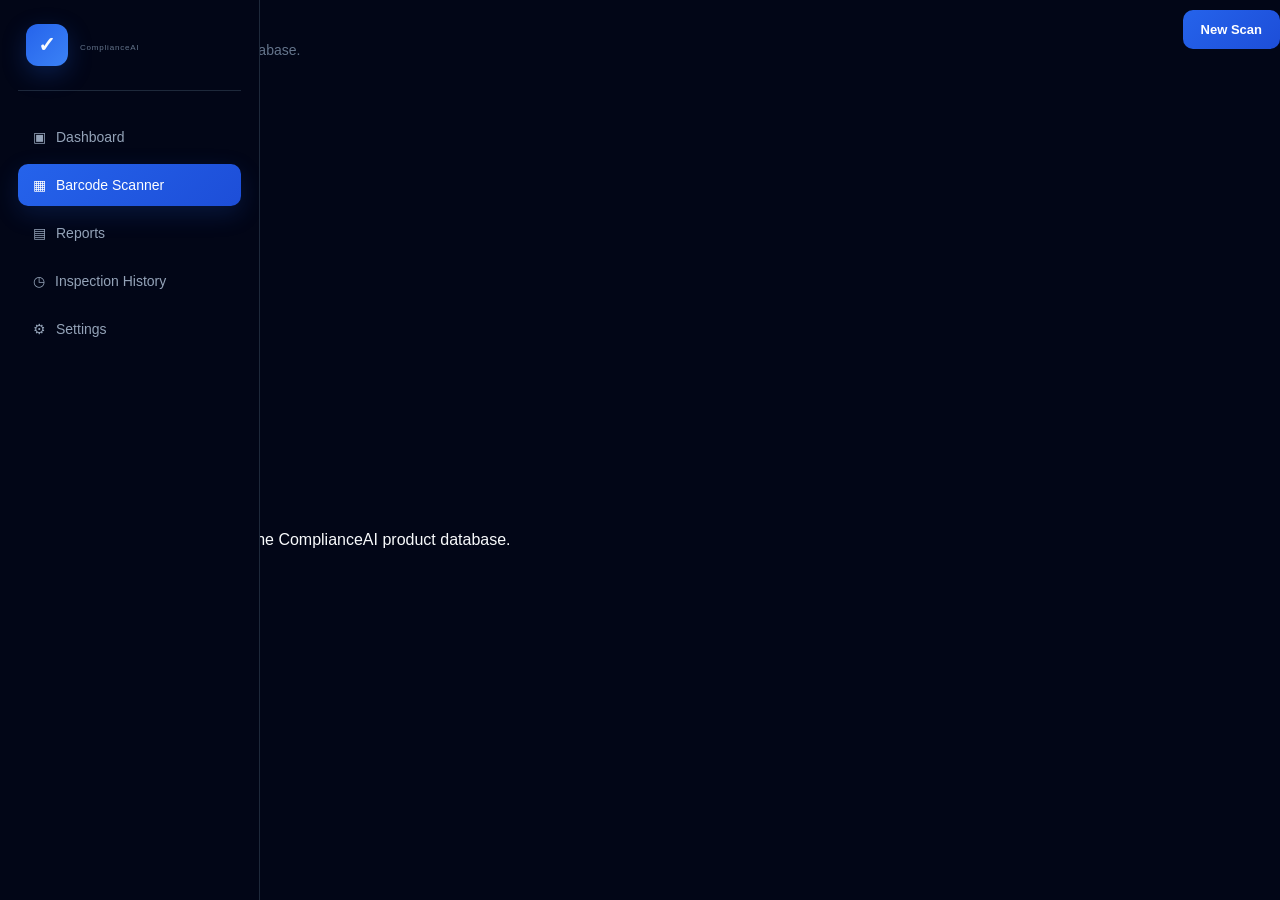
==== commit f115719f: "Update result.html" ====
--- a/result.html
+++ b/result.html
@@ -2,893 +2,581 @@
 <html lang="en">
 
 <head>
+
     <meta charset="UTF-8">
-    <meta name="viewport" content="width=device-width, initial-scale=1.0">
-
-    <title>ComplianceAI - Analysis Result</title>
-
-    <link rel="stylesheet" href="style.css">
+
+    <meta
+        name="viewport"
+        content="width=device-width, initial-scale=1.0">
+
+    <title>ComplianceAI - Product Result</title>
+
+    <link
+        rel="stylesheet"
+        href="style.css">
+
 </head>
 
+
 <body>
 
-<main class="main">
-
-    <!-- HEADER -->
+<!-- SIDEBAR -->
+
+<aside class="sidebar">
+
+    <div class="logo">
+        <div class="logo-icon">✓</div>
+        <span>ComplianceAI</span>
+    </div>
+
+
+    <nav class="sidebar-nav">
+
+        <a href="index.html">
+            <span>▣</span>
+            Dashboard
+        </a>
+
+        <a href="scanner.html" class="active">
+            <span>▦</span>
+            Barcode Scanner
+        </a>
+
+        <a href="#">
+            <span>▤</span>
+            Reports
+        </a>
+
+        <a href="#">
+            <span>◷</span>
+            Inspection History
+        </a>
+
+        <a href="#">
+            <span>⚙</span>
+            Settings
+        </a>
+
+    </nav>
+
+</aside>
+
+
+<!-- MAIN -->
+
+<main class="main-content">
+
 
     <div class="result-header">
 
         <div>
-            <h1>Analysis Result</h1>
+
+            <h1>Product Result</h1>
 
             <p>
-                AI inspection completed successfully.
+                Product information retrieved from the database.
             </p>
-        </div>
+
+        </div>
+
 
         <div class="result-actions">
 
             <button
                 onclick="window.location.href='scanner.html'"
-                class="secondary-button">
-                ↻ New Scan
+                class="primary-button">
+
+                New Scan
+
             </button>
 
-            <button
-                onclick="window.print()"
-                class="primary-button">
-                ↓ Export Report
-            </button>
-
         </div>
 
     </div>
 
 
-    <section class="result-grid">
-
-
-        <!-- PRODUCT IMAGE -->
-
-        <div class="panel product-panel">
-
-            <div class="panel-header">
-
-                <h2>Package Image</h2>
-
-                <span class="badge danger" id="issueCount">
-                    0 Issues
-                </span>
-
-            </div>
-
-
-            <div class="image-result">
-
-                <img
-                    id="resultImage"
-                    alt="Analyzed product">
-
-            </div>
-
-
-            <div class="image-legend">
-
-                <span>
-                    <i class="legend-red"></i>
-                    Violation
-                </span>
-
-                <span>
-                    <i class="legend-yellow"></i>
-                    Warning
-                </span>
-
-            </div>
-
-        </div>
-
-
-        <!-- RESULT CONTENT -->
-
-        <div class="result-content">
-
-
-            <!-- SCORE -->
-
-            <div class="panel">
-
-                <div class="score-section">
-
-                    <div>
-
-                        <p class="muted">
-                            Compliance Status
-                        </p>
-
-                        <h2 id="complianceStatus">
-                            ANALYZING...
-                        </h2>
-
-                        <p id="productName">
-                            Product
-                        </p>
-
-                    </div>
-
-
-                    <div class="score-circle">
-
-                        <div>
-
-                            <strong id="complianceScore">
-                                0%
-                            </strong>
-
-                            <small>
-                                SCORE
-                            </small>
-
-                        </div>
-
-                    </div>
-
-                </div>
-
-            </div>
-
-
-            <!-- DECLARATION ANALYSIS -->
-
-            <div class="panel">
-
-                <div class="panel-title">
-
-                    <h2>
-                        Declaration Analysis
-                    </h2>
-
-                    <p>
-                        Extracted information and AI verification.
-                    </p>
-
-                </div>
-
-
-                <!-- PRODUCT NAME -->
-
-                <div class="declaration">
-
-                    <div class="declaration-icon success-icon">
-                        ✓
-                    </div>
-
-                    <div class="declaration-info">
-
-                        <strong>
-                            Product Name
-                        </strong>
-
-                        <span id="productNameField">
-                            Detecting...
-                        </span>
-
-                    </div>
-
-                    <span id="mrpStatus" class="status-success">
-    DETECTED
-</span>
-
-                </div>
-
-
-                <!-- NET QUANTITY -->
-
-                <div class="declaration">
-
-                    <div class="declaration-icon success-icon">
-                        ✓
-                    </div>
-
-                    <div class="declaration-info">
-
-                        <strong>
-                            Net Quantity
-                        </strong>
-
-                        <span id="netQuantity">
-                            Detecting...
-                        </span>
-
-                    </div>
-
-                    <span class="status-success">
-                        DETECTED
-                    </span>
-
-                </div>
-
-
-                <!-- MRP -->
-
-                <div class="declaration">
-
-                    <div class="declaration-icon success-icon">
-                        ✓
-                    </div>
-
-                    <div class="declaration-info">
-
-                        <strong>
-                            MRP
-                        </strong>
-
-                        <span id="mrp">
-                            Detecting...
-                        </span>
-
-                    </div>
-
-                    <span class="status-success">
-                        DETECTED
-                    </span>
-
-                </div>
-
-
-                <!-- MANUFACTURER -->
-
-                <div class="declaration">
-
-                    <div class="declaration-icon success-icon">
-                        ✓
-                    </div>
-
-                    <div class="declaration-info">
-
-                        <strong>
-                            Manufacturer
-                        </strong>
-
-                        <span id="manufacturer">
-                            Detecting...
-                        </span>
-
-                    </div>
-
-                    <span class="status-success">
-                        DETECTED
-                    </span>
-
-                </div>
-
-
-                <!-- CONSUMER CARE -->
-                
-
-                <div class="declaration">
-
-                    <div class="declaration-icon success-icon">
-                        ✓
-                    </div>
-
-                    <div class="declaration-info">
-
-                        <strong>
-                            Consumer Care
-                        </strong>
-
-                        <span id="consumerCare">
-                            Detecting...
-                        </span>
-
-                    </div>
-
-                    <span class="status-success">
-                        DETECTED
-                    </span>
-
-                </div>
-
-            </div>
-            <!-- LICENCE NUMBER -->
-
-<div class="declaration">
-
-    <div class="declaration-icon success-icon">
-        ✓
-    </div>
-
-    <div class="declaration-info">
-
-        <strong>
-            Licence No.
-        </strong>
-
-        <span id="licenseNumber">
-            Detecting...
-        </span>
-
-    </div>
-
-    <span id="licenseStatus" class="status-success">
-        DETECTED
-    </span>
-
-</div>
-
-
-<!-- BATCH NUMBER -->
-
-<div class="declaration">
-
-    <div class="declaration-icon success-icon">
-        ✓
-    </div>
-
-    <div class="declaration-info">
-
-        <strong>
-            Batch No.
-        </strong>
-
-        <span id="batchNumber">
-            Detecting...
-        </span>
-
-    </div>
-
-    <span id="batchStatus" class="status-success">
-        DETECTED
-    </span>
-
-</div>
-
-
-<!-- PACKING DATE -->
-
-<div class="declaration">
-
-    <div class="declaration-icon success-icon">
-        ✓
-    </div>
-
-    <div class="declaration-info">
-
-        <strong>
-            Packed / Packaging Date
-        </strong>
-
-        <span id="packedDate">
-            Detecting...
-        </span>
-
-    </div>
-
-    <span id="packedStatus" class="status-success">
-        DETECTED
-    </span>
-
-</div>
-
-
-<!-- EXPIRY DATE -->
-
-<div class="declaration">
-
-    <div class="declaration-icon success-icon">
-        ✓
-    </div>
-
-    <div class="declaration-info">
-
-        <strong>
-            Expiry / Use By
-        </strong>
-
-        <span id="expiryDate">
-            Detecting...
-        </span>
-
-    </div>
-
-    <span id="expiryStatus" class="status-success">
-        DETECTED
-    </span>
-
-</div>
-
-
-            <!-- VIOLATIONS -->
-
-            <div class="panel violation-panel">
-
-                <div class="panel-title">
-
-                    <h2>
-                        ⚠ Detected Issues
-                    </h2>
-
-                    <p>
-                        Items requiring inspection or verification.
-                    </p>
-
-                </div>
-
-
-                <div id="issuesContainer">
-
-                    <p>
-                        No issues detected.
-                    </p>
-
-                </div>
-
-            </div>
-
+
+    <!-- STATUS -->
+
+    <section class="product-status-card">
+
+        <div>
+
+            <span class="status-label">
+                Compliance Status
+            </span>
+
+            <h2 id="complianceStatus">
+                Checking...
+            </h2>
+
+        </div>
+
+
+        <div>
+
+            <span class="status-label">
+                Barcode
+            </span>
+
+            <strong id="barcodeResult">
+                -
+            </strong>
 
         </div>
 
     </section>
 
+
+
+    <!-- PRODUCT -->
+
+    <section class="result-panel">
+
+        <div class="panel-header">
+
+            <h2>Product Information</h2>
+
+        </div>
+
+
+        <div class="product-details-grid">
+
+
+            <div class="detail-item">
+
+                <span>Product Name</span>
+
+                <strong id="productName">
+                    -
+                </strong>
+
+            </div>
+
+
+            <div class="detail-item">
+
+                <span>Brand</span>
+
+                <strong id="brand">
+                    -
+                </strong>
+
+            </div>
+
+
+            <div class="detail-item">
+
+                <span>Category</span>
+
+                <strong id="category">
+                    -
+                </strong>
+
+            </div>
+
+
+            <div class="detail-item">
+
+                <span>Net Quantity</span>
+
+                <strong id="netQuantity">
+                    -
+                </strong>
+
+            </div>
+
+
+            <div class="detail-item">
+
+                <span>MRP</span>
+
+                <strong id="mrp">
+                    -
+                </strong>
+
+            </div>
+
+
+            <div class="detail-item">
+
+                <span>Batch Number</span>
+
+                <strong id="batchNumber">
+                    -
+                </strong>
+
+            </div>
+
+
+            <div class="detail-item">
+
+                <span>Manufacturing Date</span>
+
+                <strong id="manufacturingDate">
+                    -
+                </strong>
+
+            </div>
+
+
+            <div class="detail-item">
+
+                <span>Expiry Date</span>
+
+                <strong id="expiryDate">
+                    -
+                </strong>
+
+            </div>
+
+
+            <div class="detail-item">
+
+                <span>FSSAI License</span>
+
+                <strong id="fssaiLicense">
+                    -
+                </strong>
+
+            </div>
+
+
+            <div class="detail-item">
+
+                <span>Manufacturer</span>
+
+                <strong id="manufacturer">
+                    -
+                </strong>
+
+            </div>
+
+
+            <div class="detail-item full-width">
+
+                <span>Manufacturer Address</span>
+
+                <strong id="manufacturerAddress">
+                    -
+                </strong>
+
+            </div>
+
+
+            <div class="detail-item">
+
+                <span>Consumer Care</span>
+
+                <strong id="consumerCare">
+                    -
+                </strong>
+
+            </div>
+
+
+            <div class="detail-item">
+
+                <span>Country of Origin</span>
+
+                <strong id="countryOfOrigin">
+                    -
+                </strong>
+
+            </div>
+
+
+            <div class="detail-item full-width">
+
+                <span>Ingredients</span>
+
+                <strong id="ingredients">
+                    -
+                </strong>
+
+            </div>
+
+
+            <div class="detail-item full-width">
+
+                <span>Nutrition Information</span>
+
+                <strong id="nutritionInfo">
+                    -
+                </strong>
+
+            </div>
+
+
+        </div>
+
+    </section>
+
+
+
+    <!-- BARCODE -->
+
+    <section class="result-panel">
+
+        <div class="panel-header">
+
+            <h2>Barcode Verification</h2>
+
+        </div>
+
+
+        <div class="barcode-result-box">
+
+            <span>
+                Detected Barcode
+            </span>
+
+            <strong id="barcodeLarge">
+                -
+            </strong>
+
+            <p>
+                This barcode was matched against the ComplianceAI product database.
+            </p>
+
+        </div>
+
+    </section>
+
+
 </main>
 
 
+
 <script>
 
-document.addEventListener("DOMContentLoaded", function () {
-
-    // ==========================================
-    // GET SAVED FASTAPI RESULT
-    // ==========================================
-
-    const savedResult = localStorage.getItem("scanResult");
-    const scannedImage = localStorage.getItem("scannedImage");
-
-
-    // ==========================================
-    // SHOW IMAGE
-    // ==========================================
-
-    const resultImage = document.getElementById("resultImage");
-
-    if (resultImage && scannedImage) {
-        resultImage.src = scannedImage;
+document.addEventListener(
+    "DOMContentLoaded",
+    () => {
+
+
+        const storedResult =
+            localStorage.getItem("scanResult");
+
+
+        // No result available
+
+        if (!storedResult) {
+
+            document.getElementById(
+                "complianceStatus"
+            ).textContent =
+                "No scan result";
+
+            return;
+
+        }
+
+
+        const result =
+            JSON.parse(storedResult);
+
+
+        console.log(
+            "Displaying result:",
+            result
+        );
+
+
+        const product =
+            result.product;
+
+
+        if (!product) {
+
+            document.getElementById(
+                "complianceStatus"
+            ).textContent =
+                "Product data unavailable";
+
+            return;
+
+        }
+
+
+        // -----------------------------------------
+        // BASIC INFORMATION
+        // -----------------------------------------
+
+        setText(
+            "barcodeResult",
+            result.barcode || product.barcode
+        );
+
+        setText(
+            "barcodeLarge",
+            result.barcode || product.barcode
+        );
+
+
+        setText(
+            "productName",
+            product.product_name
+        );
+
+
+        setText(
+            "brand",
+            product.brand
+        );
+
+
+        setText(
+            "category",
+            product.category
+        );
+
+
+        setText(
+            "netQuantity",
+            product.net_quantity
+        );
+
+
+        setText(
+            "mrp",
+            product.mrp !== undefined
+                ? `₹${product.mrp}`
+                : "-"
+        );
+
+
+        setText(
+            "batchNumber",
+            product.batch_number
+        );
+
+
+        setText(
+            "manufacturingDate",
+            product.manufacturing_date
+        );
+
+
+        setText(
+            "expiryDate",
+            product.expiry_date
+        );
+
+
+        setText(
+            "fssaiLicense",
+            product.fssai_license
+        );
+
+
+        setText(
+            "manufacturer",
+            product.manufacturer
+        );
+
+
+        setText(
+            "manufacturerAddress",
+            product.manufacturer_address
+        );
+
+
+        setText(
+            "consumerCare",
+            product.consumer_care
+        );
+
+
+        setText(
+            "ingredients",
+            product.ingredients
+        );
+
+
+        setText(
+            "nutritionInfo",
+            product.nutrition_info
+        );
+
+
+        setText(
+            "countryOfOrigin",
+            product.country_of_origin
+        );
+
+
+        // -----------------------------------------
+        // COMPLIANCE
+        // -----------------------------------------
+
+        const status =
+            product.compliance_status || "Unknown";
+
+
+        const statusElement =
+            document.getElementById(
+                "complianceStatus"
+            );
+
+
+        statusElement.textContent =
+            status;
+
+
+        if (
+            status.toLowerCase() ===
+            "compliant"
+        ) {
+
+            statusElement.classList.add(
+                "status-compliant"
+            );
+
+        } else {
+
+            statusElement.classList.add(
+                "status-non-compliant"
+            );
+
+        }
+
     }
-
-
-    // ==========================================
-    // CHECK RESULT
-    // ==========================================
-
-    if (!savedResult) {
-
-        console.error("No scan result found.");
-
-        document.getElementById("complianceStatus").textContent =
-            "NO RESULT";
-
+);
+
+
+// -----------------------------------------
+// HELPER
+// -----------------------------------------
+
+function setText(
+    elementId,
+    value
+) {
+
+    const element =
+        document.getElementById(
+            elementId
+        );
+
+
+    if (!element) {
         return;
     }
 
 
-    let data;
-
-    try {
-
-        data = JSON.parse(savedResult);
-
-    } catch (error) {
-
-        console.error("Unable to read scan result:", error);
-        return;
-
-    }
-
-
-    console.log("Saved FastAPI Result:", data);
-
-
-    // ==========================================
-    // GET OCR + COMPLIANCE
-    // ==========================================
-
-    const ocr = data.ocr || {};
-    const compliance = data.compliance || {};
-
-    const rawText = ocr.raw_text || "";
-    const violations = compliance.violations || [];
-
-
-    // ==========================================
-    // SCORE
-    // ==========================================
-
-    const score = compliance.compliance_score ?? 0;
-
-    document.getElementById("complianceScore").textContent =
-        score + "%";
-
-
-    // ==========================================
-    // STATUS
-    // ==========================================
-
-    const status = compliance.result || "UNKNOWN";
-
-    const statusElement =
-        document.getElementById("complianceStatus");
-
-
-    if (status === "COMPLIANT") {
-
-        statusElement.textContent = "COMPLIANT";
-        statusElement.className = "compliant";
-
-    }
-
-    else if (status === "REVIEW REQUIRED") {
-
-        statusElement.textContent = "REVIEW REQUIRED";
-        statusElement.className = "warning";
-
-    }
-
-    else {
-
-        statusElement.textContent = "NON-COMPLIANT";
-        statusElement.className = "non-compliant";
-
-    }
-
-
-    // ==========================================
-    // CLEAN TEXT
-    // ==========================================
-
-    const lines = rawText
-        .split(/\r?\n/)
-        .map(line => line.trim())
-        .filter(line => line.length > 0);
-
-
-    // ==========================================
-    // BASIC VALUE FINDER
-    // ==========================================
-
-    function findValue(patterns) {
-
-        for (const pattern of patterns) {
-
-            const regex = new RegExp(pattern, "im");
-
-            const match = rawText.match(regex);
-
-            if (match && match[1]) {
-
-                return match[1]
-                    .trim()
-                    .replace(/\s+/g, " ");
-
-            }
-        }
-
-        return "Not detected";
-    }
-
-
-    // ==========================================
-    // FIND NUMBER AFTER LABEL
-    // Handles:
-    //
-    // MRP: ₹159
-    // MRP ₹159
-    // MRP
-    // 159
-    // ==========================================
-
-    function findNumberAfterLabel(labelPattern) {
-
-        for (let i = 0; i < lines.length; i++) {
-
-            const line = lines[i];
-
-
-            // ------------------------------
-            // SAME LINE
-            // ------------------------------
-
-            const sameLine = line.match(
-                new RegExp(
-                    labelPattern +
-                    "\\s*(?:[:\\-])?\\s*(?:₹|Rs\\.?\\s*)?" +
-                    "([0-9]+(?:\\.[0-9]+)?)",
-                    "i"
-                )
-            );
-
-            if (sameLine && sameLine[1]) {
-
-                return sameLine[1];
-
-            }
-
-
-            // ------------------------------
-            // NEXT LINE
-            // ------------------------------
-
-            if (
-                new RegExp(labelPattern, "i").test(line)
-            ) {
-
-                for (
-                    let j = i + 1;
-                    j < Math.min(i + 4, lines.length);
-                    j++
-                ) {
-
-                    const nextLine = lines[j];
-
-                    // Ignore obvious labels
-                    if (
-                        /^(BATCH|BATCH NO|DATE|PKD|PACK|USE BY|EXPIRY|LIC|LICENCE|LICENSE)/i
-                            .test(nextLine)
-                    ) {
-                        break;
-                    }
-
-
-                    // Accept a line containing only a price
-                    const numberOnly = nextLine.match(
-                        /^(?:₹|Rs\.?\s*)?\s*([0-9]+(?:\.[0-9]+)?)\s*$/
-                    );
-
-                    if (numberOnly && numberOnly[1]) {
-
-                        return numberOnly[1];
-
-                    }
-                }
-            }
-        }
-
-        return "Not detected";
-    }
-
-
-    // ==========================================
-    // PRODUCT NAME
-    // ==========================================
-
-    let productName = findValue([
-        "Product Name\\s*[:\\-]\\s*(.+)",
-        "Item Name\\s*[:\\-]\\s*(.+)"
-    ]);
-
-
-    // Coffee fallback
-    if (productName === "Not detected") {
-
-        if (
-            rawText.toLowerCase().includes("coffee")
-        ) {
-
-            productName = "Coffee & Chicory";
-
-        }
-
-    }
-
-
-    document.getElementById("productName").textContent =
-        productName;
-
-    document.getElementById("productNameField").textContent =
-        productName;
-
-
-    // ==========================================
-    // NET QUANTITY
-    // ==========================================
-
-    let netQuantity = findValue([
-        "NET\\s+QUANTITY\\s*[:\\-]?\\s*([0-9]+(?:\\.[0-9]+)?\\s*(?:g|kg|ml|l|mg|pcs?|units?)?)",
-        "NET\\s+WEIGHT\\s*[:\\-]?\\s*([0-9]+(?:\\.[0-9]+)?\\s*(?:g|kg|ml|l|mg|pcs?|units?)?)"
-    ]);
-
-
-    document.getElementById("netQuantity").textContent =
-        netQuantity;
-
-
-    // ==========================================
-    // MRP
-    // ==========================================
-
-    let mrp = findNumberAfterLabel(
-        "MRP(?:\\s*\\([^\\n]*\\))?"
-    );
-
-
-    // Also support:
-    // "For MRP Rs."
-    if (mrp === "Not detected") {
-
-        mrp = findNumberAfterLabel(
-            "For\\s+MRP\\s+(?:Rs\\.?|₹)?"
-        );
-
-    }
-
-
-    const mrpElement =
-        document.getElementById("mrp");
-
-
-    const mrpStatus =
-        document.getElementById("mrpStatus");
-
-
-    if (mrp !== "Not detected") {
-
-        mrpElement.textContent = "₹" + mrp;
-
-        if (mrpStatus) {
-            mrpStatus.textContent = "DETECTED";
-            mrpStatus.className = "status-success";
-        }
-
-    }
-
-    else {
-
-        mrpElement.textContent = "Not detected";
-
-        if (mrpStatus) {
-            mrpStatus.textContent = "NOT DETECTED";
-            mrpStatus.className = "status-warning";
-        }
-
-    }
-
-
-    // ==========================================
-    // MANUFACTURER
-    // ==========================================
-
-    const manufacturer = findValue([
-        "Manufactured\\s*&\\s*Marketed\\s*by\\s*:?\\s*(.+)",
-        "Manufactured\\s+and\\s+Marketed\\s+by\\s*:?\\s*(.+)",
-        "Mfd\\.\\s*&\\s*Mkt\\.\\s*by\\s*:?\\s*(.+)",
-        "Mfd\\.\\s+and\\s+Mkt\\.\\s+by\\s*:?\\s*(.+)",
-        "Manufactured\\s+by\\s*:?\\s*(.+)",
-        "Marketed\\s+by\\s*:?\\s*(.+)"
-    ]);
-
-
-    document.getElementById("manufacturer").textContent =
-        manufacturer;
-
-
-    // ==========================================
-    // CONSUMER CARE
-    // ==========================================
-
-    let consumerCare = findValue([
-        "Customer\\s+Care\\s*[:\\-]?\\s*(.+)",
-        "Consumer\\s+Care\\s*[:\\-]?\\s*(.+)",
-        "Consumer\\s+Support\\s*[:\\-]?\\s*(.+)",
-        "Toll\\s*Free\\s*[:\\-]?\\s*(.+)",
-        "CALL\\s*[:\\-]?\\s*([+0-9\\- ]+)"
-    ]);
-
-
-    // Phone number fallback
-    if (consumerCare === "Not detected") {
-
-        const phoneMatch = rawText.match(
-            /(?:\+91[\s\-]?)?[6-9]\d{9}/
-        );
-
-        if (phoneMatch) {
-            consumerCare = phoneMatch[0];
-        }
-    }
-
-
-    // Email fallback
-    if (consumerCare === "Not detected") {
-
-        const emailMatch = rawText.match(
-            /[A-Z0-9._%+-]+@[A-Z0-9.-]+\.[A-Z]{2,}/i
-        );
-
-        if (emailMatch) {
-            consumerCare = emailMatch[0];
-        }
-    }
-
-
-    document.getElementById("consumerCare").textContent =
-        consumerCare;
-
-
-    // ==========================================
-    // ISSUE COUNT
-    // ==========================================
-
-    document.getElementById("issueCount").textContent =
-        violations.length +
-        (violations.length === 1
-            ? " Issue"
-            : " Issues");
-
-
-    // ==========================================
-    // SHOW VIOLATIONS
-    // ==========================================
-
-    const issuesContainer =
-        document.getElementById("issuesContainer");
-
-
-    if (violations.length === 0) {
-
-        issuesContainer.innerHTML =
-            "<p>No compliance issues detected.</p>";
-
-    }
-
-    else {
-
-        issuesContainer.innerHTML = "";
-
-
-        violations.forEach(function (violation) {
-
-            const issue =
-                document.createElement("div");
-
-            issue.className = "issue";
-
-
-            issue.innerHTML = `
-                <div class="issue-icon danger-icon">
-                    !
-                </div>
-
-                <div>
-
-                    <div class="issue-title">
-
-                        <strong>
-                            Compliance Issue
-                        </strong>
-
-                        <span class="severity high">
-                            REVIEW
-                        </span>
-
-                    </div>
-
-                    <p>
-                        ${violation}
-                    </p>
-
-                </div>
-            `;
-
-
-            issuesContainer.appendChild(issue);
-
-        });
-
-    }
-
-});
+    element.textContent =
+        value !== undefined &&
+        value !== null &&
+        value !== ""
+            ? value
+            : "-";
+
+}
 
 </script>
 
+
 </body>
+
 </html>
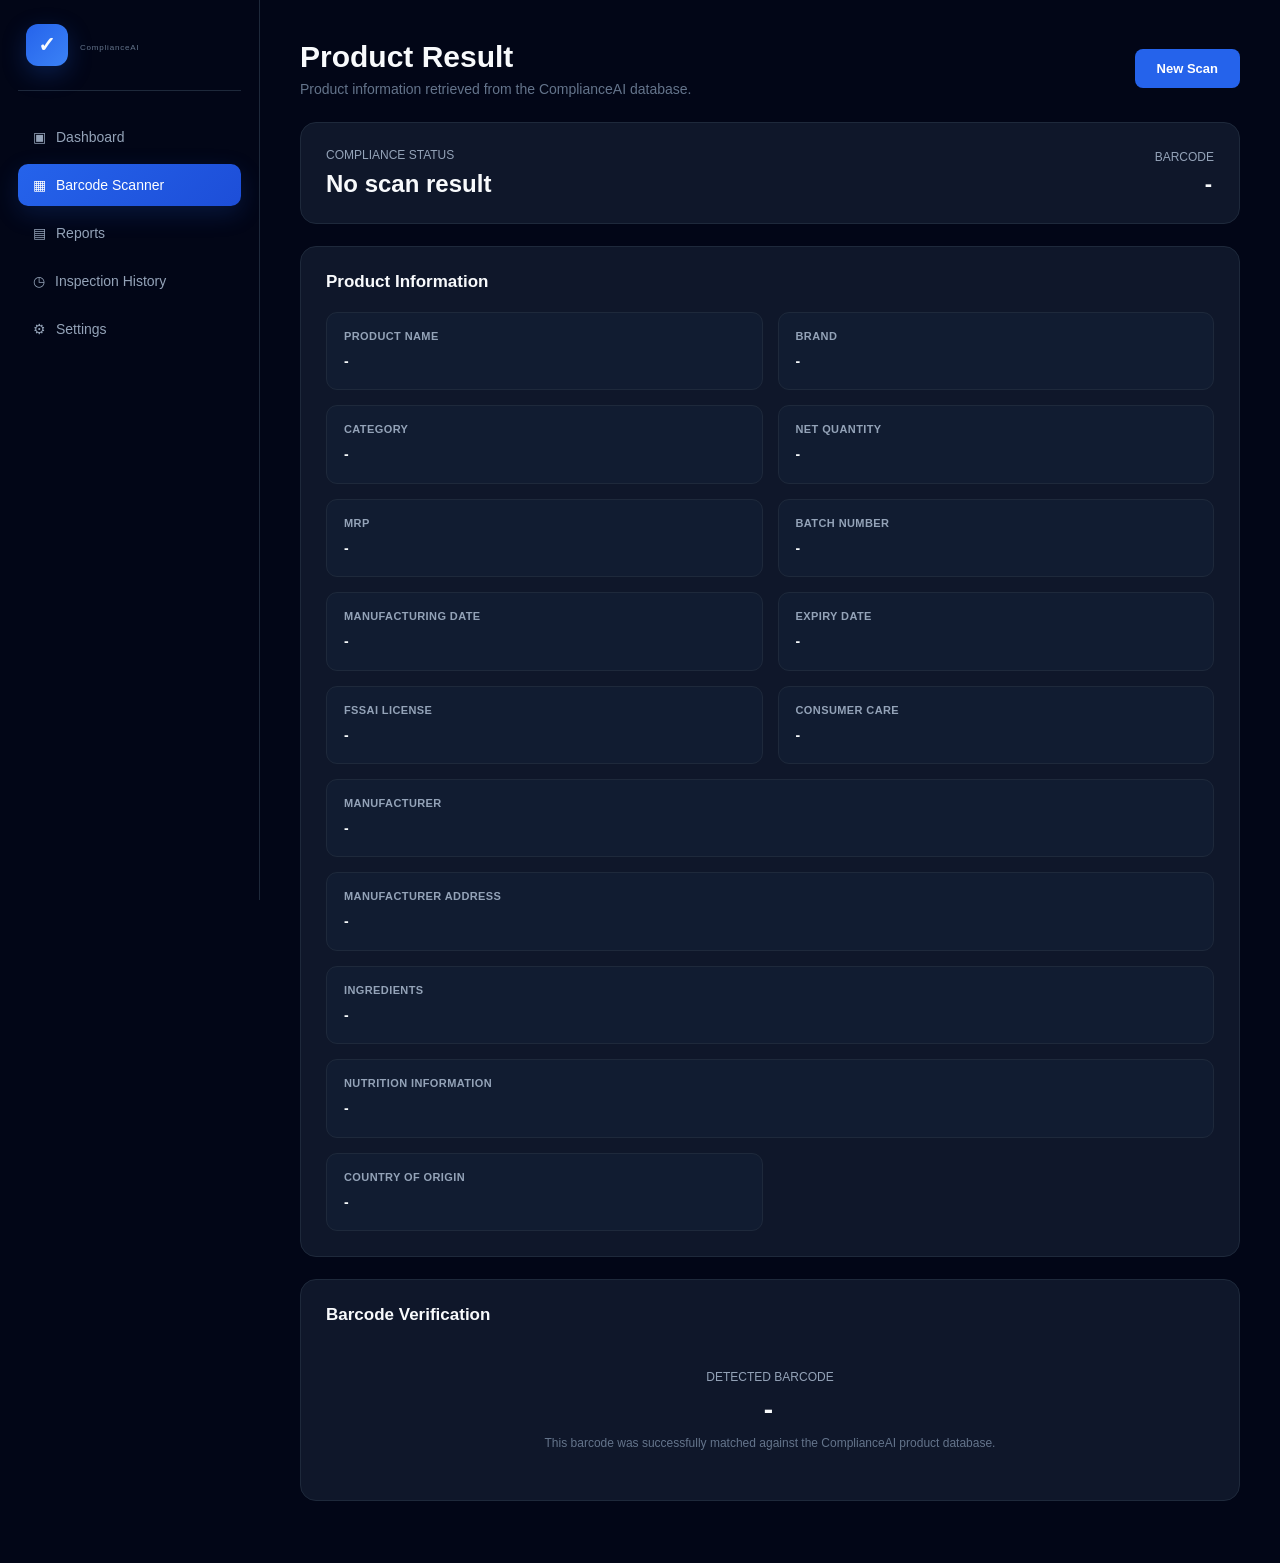
==== commit 669d823a: "Update result.html" ====
--- a/result.html
+++ b/result.html
@@ -2,89 +2,288 @@
 <html lang="en">
 
 <head>
-
     <meta charset="UTF-8">
-
-    <meta
-        name="viewport"
-        content="width=device-width, initial-scale=1.0">
+    <meta name="viewport" content="width=device-width, initial-scale=1.0">
 
     <title>ComplianceAI - Product Result</title>
 
-    <link
-        rel="stylesheet"
-        href="style.css">
-
+    <link rel="stylesheet" href="style.css">
+
+    <style>
+        /* =========================================
+           CLEAN RESULT PAGE
+        ========================================= */
+
+        .result-page {
+            margin-left: 260px;
+            min-height: 100vh;
+            padding: 40px;
+            width: calc(100% - 260px);
+        }
+
+        .result-top {
+            display: flex;
+            justify-content: space-between;
+            align-items: center;
+            gap: 20px;
+            margin-bottom: 25px;
+        }
+
+        .result-top h1 {
+            font-size: 30px;
+            margin-bottom: 7px;
+            color: #f8fafc;
+        }
+
+        .result-top p {
+            color: #64748b;
+            font-size: 14px;
+        }
+
+        /* STATUS */
+
+        .result-status {
+            display: flex;
+            justify-content: space-between;
+            align-items: center;
+            gap: 30px;
+
+            background: #0f172a;
+            border: 1px solid #1e293b;
+            border-radius: 16px;
+
+            padding: 25px;
+            margin-bottom: 22px;
+        }
+
+        .status-title {
+            color: #94a3b8;
+            font-size: 12px;
+            margin-bottom: 8px;
+        }
+
+        #complianceStatus {
+            font-size: 24px;
+            font-weight: 750;
+        }
+
+        .status-compliant {
+            color: #34d399 !important;
+        }
+
+        .status-non-compliant {
+            color: #f87171 !important;
+        }
+
+        .barcode-area {
+            text-align: right;
+        }
+
+        .barcode-area span {
+            display: block;
+            color: #94a3b8;
+            font-size: 12px;
+            margin-bottom: 7px;
+        }
+
+        .barcode-area strong {
+            font-size: 22px;
+            letter-spacing: 2px;
+        }
+
+        /* PANEL */
+
+        .clean-result-panel {
+            background: #0f172a;
+            border: 1px solid #1e293b;
+            border-radius: 16px;
+            padding: 25px;
+            margin-bottom: 22px;
+        }
+
+        .clean-result-panel h2 {
+            font-size: 17px;
+            margin-bottom: 20px;
+        }
+
+        /* PRODUCT GRID */
+
+        .clean-product-grid {
+            display: grid;
+            grid-template-columns: 1fr 1fr;
+            gap: 15px;
+        }
+
+        .clean-detail {
+            background: #111c31;
+            border: 1px solid #1e293b;
+            border-radius: 11px;
+            padding: 17px;
+            min-width: 0;
+        }
+
+        .clean-detail.full {
+            grid-column: 1 / -1;
+        }
+
+        .clean-label {
+            display: block;
+            color: #94a3b8;
+            font-size: 11px;
+            font-weight: 600;
+            text-transform: uppercase;
+            letter-spacing: .4px;
+            margin-bottom: 8px;
+        }
+
+        .clean-value {
+            display: block;
+            color: #f8fafc;
+            font-size: 14px;
+            font-weight: 600;
+            line-height: 1.6;
+            overflow-wrap: anywhere;
+            word-break: break-word;
+        }
+
+        /* BARCODE */
+
+        .barcode-verification {
+            text-align: center;
+            padding: 25px;
+        }
+
+        .barcode-verification .label {
+            color: #94a3b8;
+            font-size: 12px;
+            margin-bottom: 10px;
+        }
+
+        .barcode-verification .number {
+            font-size: 28px;
+            font-weight: 700;
+            letter-spacing: 3px;
+            margin-bottom: 10px;
+        }
+
+        .barcode-verification p {
+            color: #64748b;
+            font-size: 12px;
+        }
+
+        /* MOBILE */
+
+        @media (max-width: 750px) {
+
+            .result-page {
+                margin-left: 0;
+                width: 100%;
+                padding: 22px 16px;
+            }
+
+            .result-top {
+                flex-direction: column;
+                align-items: flex-start;
+            }
+
+            .result-status {
+                flex-direction: column;
+                align-items: flex-start;
+            }
+
+            .barcode-area {
+                text-align: left;
+            }
+
+            .clean-product-grid {
+                grid-template-columns: 1fr;
+            }
+
+            .clean-detail.full {
+                grid-column: auto;
+            }
+        }
+
+        @media (max-width: 500px) {
+
+            .result-page {
+                padding: 18px 12px;
+            }
+
+            .clean-result-panel {
+                padding: 17px;
+            }
+
+            .result-top h1 {
+                font-size: 23px;
+            }
+        }
+    </style>
 </head>
 
 
 <body>
 
-<!-- SIDEBAR -->
-
-<aside class="sidebar">
-
-    <div class="logo">
-        <div class="logo-icon">✓</div>
-        <span>ComplianceAI</span>
-    </div>
-
-
-    <nav class="sidebar-nav">
-
-        <a href="index.html">
-            <span>▣</span>
-            Dashboard
-        </a>
-
-        <a href="scanner.html" class="active">
-            <span>▦</span>
-            Barcode Scanner
-        </a>
-
-        <a href="#">
-            <span>▤</span>
-            Reports
-        </a>
-
-        <a href="#">
-            <span>◷</span>
-            Inspection History
-        </a>
-
-        <a href="#">
-            <span>⚙</span>
-            Settings
-        </a>
-
-    </nav>
-
-</aside>
-
-
-<!-- MAIN -->
-
-<main class="main-content">
-
-
-    <div class="result-header">
-
-        <div>
-
-            <h1>Product Result</h1>
-
-            <p>
-                Product information retrieved from the database.
-            </p>
-
+    <!-- SIDEBAR -->
+
+    <aside class="sidebar">
+
+        <div class="logo">
+            <div class="logo-icon">✓</div>
+            <span>ComplianceAI</span>
         </div>
 
-
-        <div class="result-actions">
+        <nav class="sidebar-nav">
+
+            <a href="index.html">
+                <span>▣</span>
+                Dashboard
+            </a>
+
+            <a href="scanner.html" class="active">
+                <span>▦</span>
+                Barcode Scanner
+            </a>
+
+            <a href="reports.html">
+                <span>▤</span>
+                Reports
+            </a>
+
+            <a href="#">
+                <span>◷</span>
+                Inspection History
+            </a>
+
+            <a href="#">
+                <span>⚙</span>
+                Settings
+            </a>
+
+        </nav>
+
+    </aside>
+
+
+    <!-- MAIN -->
+
+    <main class="result-page">
+
+        <!-- HEADER -->
+
+        <div class="result-top">
+
+            <div>
+                <h1>Product Result</h1>
+
+                <p>
+                    Product information retrieved from the ComplianceAI database.
+                </p>
+            </div>
 
             <button
-                onclick="window.location.href='scanner.html'"
-                class="primary-button">
+                class="primary-button"
+                onclick="window.location.href='scanner.html'">
 
                 New Scan
 
@@ -92,490 +291,536 @@
 
         </div>
 
-    </div>
-
-
-
-    <!-- STATUS -->
-
-    <section class="product-status-card">
-
-        <div>
-
-            <span class="status-label">
-                Compliance Status
-            </span>
-
-            <h2 id="complianceStatus">
-                Checking...
-            </h2>
-
-        </div>
-
-
-        <div>
-
-            <span class="status-label">
-                Barcode
-            </span>
-
-            <strong id="barcodeResult">
-                -
-            </strong>
-
-        </div>
-
-    </section>
-
-
-
-    <!-- PRODUCT -->
-
-    <section class="result-panel">
-
-        <div class="panel-header">
-
-            <h2>Product Information</h2>
-
-        </div>
-
-
-        <div class="product-details-grid">
-
-
-            <div class="detail-item">
-
-                <span>Product Name</span>
-
-                <strong id="productName">
+
+        <!-- STATUS -->
+
+        <section class="result-status">
+
+            <div>
+
+                <div class="status-title">
+                    COMPLIANCE STATUS
+                </div>
+
+                <div id="complianceStatus">
+                    Checking...
+                </div>
+
+            </div>
+
+
+            <div class="barcode-area">
+
+                <span>
+                    BARCODE
+                </span>
+
+                <strong id="barcodeResult">
                     -
                 </strong>
 
             </div>
 
-
-            <div class="detail-item">
-
-                <span>Brand</span>
-
-                <strong id="brand">
+        </section>
+
+
+        <!-- PRODUCT INFORMATION -->
+
+        <section class="clean-result-panel">
+
+            <h2>Product Information</h2>
+
+
+            <div class="clean-product-grid">
+
+
+                <div class="clean-detail">
+
+                    <span class="clean-label">
+                        Product Name
+                    </span>
+
+                    <strong
+                        class="clean-value"
+                        id="productName">
+                        -
+                    </strong>
+
+                </div>
+
+
+                <div class="clean-detail">
+
+                    <span class="clean-label">
+                        Brand
+                    </span>
+
+                    <strong
+                        class="clean-value"
+                        id="brand">
+                        -
+                    </strong>
+
+                </div>
+
+
+                <div class="clean-detail">
+
+                    <span class="clean-label">
+                        Category
+                    </span>
+
+                    <strong
+                        class="clean-value"
+                        id="category">
+                        -
+                    </strong>
+
+                </div>
+
+
+                <div class="clean-detail">
+
+                    <span class="clean-label">
+                        Net Quantity
+                    </span>
+
+                    <strong
+                        class="clean-value"
+                        id="netQuantity">
+                        -
+                    </strong>
+
+                </div>
+
+
+                <div class="clean-detail">
+
+                    <span class="clean-label">
+                        MRP
+                    </span>
+
+                    <strong
+                        class="clean-value"
+                        id="mrp">
+                        -
+                    </strong>
+
+                </div>
+
+
+                <div class="clean-detail">
+
+                    <span class="clean-label">
+                        Batch Number
+                    </span>
+
+                    <strong
+                        class="clean-value"
+                        id="batchNumber">
+                        -
+                    </strong>
+
+                </div>
+
+
+                <div class="clean-detail">
+
+                    <span class="clean-label">
+                        Manufacturing Date
+                    </span>
+
+                    <strong
+                        class="clean-value"
+                        id="manufacturingDate">
+                        -
+                    </strong>
+
+                </div>
+
+
+                <div class="clean-detail">
+
+                    <span class="clean-label">
+                        Expiry Date
+                    </span>
+
+                    <strong
+                        class="clean-value"
+                        id="expiryDate">
+                        -
+                    </strong>
+
+                </div>
+
+
+                <div class="clean-detail">
+
+                    <span class="clean-label">
+                        FSSAI License
+                    </span>
+
+                    <strong
+                        class="clean-value"
+                        id="fssaiLicense">
+                        -
+                    </strong>
+
+                </div>
+
+
+                <div class="clean-detail">
+
+                    <span class="clean-label">
+                        Consumer Care
+                    </span>
+
+                    <strong
+                        class="clean-value"
+                        id="consumerCare">
+                        -
+                    </strong>
+
+                </div>
+
+
+                <div class="clean-detail full">
+
+                    <span class="clean-label">
+                        Manufacturer
+                    </span>
+
+                    <strong
+                        class="clean-value"
+                        id="manufacturer">
+                        -
+                    </strong>
+
+                </div>
+
+
+                <div class="clean-detail full">
+
+                    <span class="clean-label">
+                        Manufacturer Address
+                    </span>
+
+                    <strong
+                        class="clean-value"
+                        id="manufacturerAddress">
+                        -
+                    </strong>
+
+                </div>
+
+
+                <div class="clean-detail full">
+
+                    <span class="clean-label">
+                        Ingredients
+                    </span>
+
+                    <strong
+                        class="clean-value"
+                        id="ingredients">
+                        -
+                    </strong>
+
+                </div>
+
+
+                <div class="clean-detail full">
+
+                    <span class="clean-label">
+                        Nutrition Information
+                    </span>
+
+                    <strong
+                        class="clean-value"
+                        id="nutritionInfo">
+                        -
+                    </strong>
+
+                </div>
+
+
+                <div class="clean-detail">
+
+                    <span class="clean-label">
+                        Country of Origin
+                    </span>
+
+                    <strong
+                        class="clean-value"
+                        id="countryOfOrigin">
+                        -
+                    </strong>
+
+                </div>
+
+
+            </div>
+
+        </section>
+
+
+        <!-- BARCODE VERIFICATION -->
+
+        <section class="clean-result-panel">
+
+            <h2>Barcode Verification</h2>
+
+            <div class="barcode-verification">
+
+                <div class="label">
+                    DETECTED BARCODE
+                </div>
+
+                <div
+                    class="number"
+                    id="barcodeLarge">
                     -
-                </strong>
+                </div>
+
+                <p>
+                    This barcode was successfully matched against
+                    the ComplianceAI product database.
+                </p>
 
             </div>
 
-
-            <div class="detail-item">
-
-                <span>Category</span>
-
-                <strong id="category">
-                    -
-                </strong>
-
-            </div>
-
-
-            <div class="detail-item">
-
-                <span>Net Quantity</span>
-
-                <strong id="netQuantity">
-                    -
-                </strong>
-
-            </div>
-
-
-            <div class="detail-item">
-
-                <span>MRP</span>
-
-                <strong id="mrp">
-                    -
-                </strong>
-
-            </div>
-
-
-            <div class="detail-item">
-
-                <span>Batch Number</span>
-
-                <strong id="batchNumber">
-                    -
-                </strong>
-
-            </div>
-
-
-            <div class="detail-item">
-
-                <span>Manufacturing Date</span>
-
-                <strong id="manufacturingDate">
-                    -
-                </strong>
-
-            </div>
-
-
-            <div class="detail-item">
-
-                <span>Expiry Date</span>
-
-                <strong id="expiryDate">
-                    -
-                </strong>
-
-            </div>
-
-
-            <div class="detail-item">
-
-                <span>FSSAI License</span>
-
-                <strong id="fssaiLicense">
-                    -
-                </strong>
-
-            </div>
-
-
-            <div class="detail-item">
-
-                <span>Manufacturer</span>
-
-                <strong id="manufacturer">
-                    -
-                </strong>
-
-            </div>
-
-
-            <div class="detail-item full-width">
-
-                <span>Manufacturer Address</span>
-
-                <strong id="manufacturerAddress">
-                    -
-                </strong>
-
-            </div>
-
-
-            <div class="detail-item">
-
-                <span>Consumer Care</span>
-
-                <strong id="consumerCare">
-                    -
-                </strong>
-
-            </div>
-
-
-            <div class="detail-item">
-
-                <span>Country of Origin</span>
-
-                <strong id="countryOfOrigin">
-                    -
-                </strong>
-
-            </div>
-
-
-            <div class="detail-item full-width">
-
-                <span>Ingredients</span>
-
-                <strong id="ingredients">
-                    -
-                </strong>
-
-            </div>
-
-
-            <div class="detail-item full-width">
-
-                <span>Nutrition Information</span>
-
-                <strong id="nutritionInfo">
-                    -
-                </strong>
-
-            </div>
-
-
-        </div>
-
-    </section>
-
-
-
-    <!-- BARCODE -->
-
-    <section class="result-panel">
-
-        <div class="panel-header">
-
-            <h2>Barcode Verification</h2>
-
-        </div>
-
-
-        <div class="barcode-result-box">
-
-            <span>
-                Detected Barcode
-            </span>
-
-            <strong id="barcodeLarge">
-                -
-            </strong>
-
-            <p>
-                This barcode was matched against the ComplianceAI product database.
-            </p>
-
-        </div>
-
-    </section>
-
-
-</main>
-
-
-
-<script>
-
-document.addEventListener(
-    "DOMContentLoaded",
-    () => {
-
-
-        const storedResult =
-            localStorage.getItem("scanResult");
-
-
-        // No result available
-
-        if (!storedResult) {
-
-            document.getElementById(
-                "complianceStatus"
-            ).textContent =
-                "No scan result";
-
-            return;
-
-        }
-
-
-        const result =
-            JSON.parse(storedResult);
-
-
-        console.log(
-            "Displaying result:",
-            result
+        </section>
+
+
+    </main>
+
+
+    <!-- RESULT SCRIPT -->
+
+    <script>
+
+        document.addEventListener(
+            "DOMContentLoaded",
+            function () {
+
+                const storedResult =
+                    localStorage.getItem("scanResult");
+
+
+                if (!storedResult) {
+
+                    document.getElementById(
+                        "complianceStatus"
+                    ).textContent =
+                        "No scan result";
+
+                    return;
+                }
+
+
+                let result;
+
+                try {
+
+                    result =
+                        JSON.parse(storedResult);
+
+                } catch (error) {
+
+                    console.error(
+                        "Invalid scan result:",
+                        error
+                    );
+
+                    document.getElementById(
+                        "complianceStatus"
+                    ).textContent =
+                        "Invalid scan data";
+
+                    return;
+                }
+
+
+                const product =
+                    result.product;
+
+
+                if (!product) {
+
+                    document.getElementById(
+                        "complianceStatus"
+                    ).textContent =
+                        "Product data unavailable";
+
+                    return;
+                }
+
+
+                /* BARCODE */
+
+                const barcode =
+                    result.barcode ||
+                    product.barcode ||
+                    "-";
+
+                setValue(
+                    "barcodeResult",
+                    barcode
+                );
+
+                setValue(
+                    "barcodeLarge",
+                    barcode
+                );
+
+
+                /* PRODUCT */
+
+                setValue(
+                    "productName",
+                    product.product_name
+                );
+
+                setValue(
+                    "brand",
+                    product.brand
+                );
+
+                setValue(
+                    "category",
+                    product.category
+                );
+
+                setValue(
+                    "netQuantity",
+                    product.net_quantity
+                );
+
+                setValue(
+                    "mrp",
+                    product.mrp !== undefined
+                        ? "₹" + product.mrp
+                        : "-"
+                );
+
+                setValue(
+                    "batchNumber",
+                    product.batch_number
+                );
+
+                setValue(
+                    "manufacturingDate",
+                    product.manufacturing_date
+                );
+
+                setValue(
+                    "expiryDate",
+                    product.expiry_date
+                );
+
+                setValue(
+                    "fssaiLicense",
+                    product.fssai_license
+                );
+
+                setValue(
+                    "consumerCare",
+                    product.consumer_care
+                );
+
+                setValue(
+                    "manufacturer",
+                    product.manufacturer
+                );
+
+                setValue(
+                    "manufacturerAddress",
+                    product.manufacturer_address
+                );
+
+                setValue(
+                    "ingredients",
+                    product.ingredients
+                );
+
+                setValue(
+                    "nutritionInfo",
+                    product.nutrition_info
+                );
+
+                setValue(
+                    "countryOfOrigin",
+                    product.country_of_origin
+                );
+
+
+                /* COMPLIANCE */
+
+                const status =
+                    product.compliance_status ||
+                    "Unknown";
+
+                const statusElement =
+                    document.getElementById(
+                        "complianceStatus"
+                    );
+
+                statusElement.textContent =
+                    status.toUpperCase();
+
+
+                if (
+                    status.toLowerCase() ===
+                    "compliant"
+                ) {
+
+                    statusElement.classList.add(
+                        "status-compliant"
+                    );
+
+                } else {
+
+                    statusElement.classList.add(
+                        "status-non-compliant"
+                    );
+
+                }
+
+            }
         );
 
 
-        const product =
-            result.product;
-
-
-        if (!product) {
-
-            document.getElementById(
-                "complianceStatus"
-            ).textContent =
-                "Product data unavailable";
-
-            return;
-
-        }
-
-
-        // -----------------------------------------
-        // BASIC INFORMATION
-        // -----------------------------------------
-
-        setText(
-            "barcodeResult",
-            result.barcode || product.barcode
-        );
-
-        setText(
-            "barcodeLarge",
-            result.barcode || product.barcode
-        );
-
-
-        setText(
-            "productName",
-            product.product_name
-        );
-
-
-        setText(
-            "brand",
-            product.brand
-        );
-
-
-        setText(
-            "category",
-            product.category
-        );
-
-
-        setText(
-            "netQuantity",
-            product.net_quantity
-        );
-
-
-        setText(
-            "mrp",
-            product.mrp !== undefined
-                ? `₹${product.mrp}`
-                : "-"
-        );
-
-
-        setText(
-            "batchNumber",
-            product.batch_number
-        );
-
-
-        setText(
-            "manufacturingDate",
-            product.manufacturing_date
-        );
-
-
-        setText(
-            "expiryDate",
-            product.expiry_date
-        );
-
-
-        setText(
-            "fssaiLicense",
-            product.fssai_license
-        );
-
-
-        setText(
-            "manufacturer",
-            product.manufacturer
-        );
-
-
-        setText(
-            "manufacturerAddress",
-            product.manufacturer_address
-        );
-
-
-        setText(
-            "consumerCare",
-            product.consumer_care
-        );
-
-
-        setText(
-            "ingredients",
-            product.ingredients
-        );
-
-
-        setText(
-            "nutritionInfo",
-            product.nutrition_info
-        );
-
-
-        setText(
-            "countryOfOrigin",
-            product.country_of_origin
-        );
-
-
-        // -----------------------------------------
-        // COMPLIANCE
-        // -----------------------------------------
-
-        const status =
-            product.compliance_status || "Unknown";
-
-
-        const statusElement =
-            document.getElementById(
-                "complianceStatus"
-            );
-
-
-        statusElement.textContent =
-            status;
-
-
-        if (
-            status.toLowerCase() ===
-            "compliant"
+        function setValue(
+            id,
+            value
         ) {
 
-            statusElement.classList.add(
-                "status-compliant"
-            );
-
-        } else {
-
-            statusElement.classList.add(
-                "status-non-compliant"
-            );
-
-        }
-
-    }
-);
-
-
-// -----------------------------------------
-// HELPER
-// -----------------------------------------
-
-function setText(
-    elementId,
-    value
-) {
-
-    const element =
-        document.getElementById(
-            elementId
-        );
-
-
-    if (!element) {
-        return;
-    }
-
-
-    element.textContent =
-        value !== undefined &&
-        value !== null &&
-        value !== ""
-            ? value
-            : "-";
-
-}
-
-</script>
-
+            const element =
+                document.getElementById(id);
+
+            if (!element) {
+                return;
+            }
+
+            if (
+                value === undefined ||
+                value === null ||
+                value === ""
+            ) {
+
+                element.textContent =
+                    "-";
+
+            } else {
+
+                element.textContent =
+                    value;
+
+            }
+
+        }
+
+    </script>
 
 </body>
 
--- a/style.css
+++ b/style.css
@@ -41,7 +41,9 @@
 
     --text: #f8fafc;
     --text-secondary: #cbd5e1;
+    --text-muted: #64748b;
     --muted: #64748b;
+    
 
     --blue: #2563eb;
     --blue-light: #60a5fa;
@@ -1890,4 +1892,504 @@
 
 ::-webkit-scrollbar-thumb:hover {
     background: #475569;
-}+}
+/* =========================================
+   BARCODE SCANNER
+========================================= */
+
+.scanner-header {
+    margin-bottom: 30px;
+}
+
+.scanner-header h1 {
+    margin-bottom: 8px;
+}
+
+.scanner-header p {
+    color: var(--text-muted);
+}
+
+
+.camera-container {
+    position: relative;
+    width: 100%;
+    max-width: 700px;
+    margin: 25px auto;
+    background: #000;
+    border-radius: 16px;
+    overflow: hidden;
+}
+
+
+.camera-container video {
+    display: block;
+    width: 100%;
+    min-height: 350px;
+    max-height: 500px;
+    object-fit: cover;
+}
+
+
+.scanner-frame {
+    position: absolute;
+    inset: 15%;
+    border: 2px solid rgba(255, 255, 255, 0.7);
+    border-radius: 12px;
+    pointer-events: none;
+}
+
+
+.corner {
+    position: absolute;
+    width: 35px;
+    height: 35px;
+    border-color: #38bdf8;
+}
+
+
+.top-left {
+    top: -2px;
+    left: -2px;
+    border-top: 4px solid;
+    border-left: 4px solid;
+}
+
+.top-right {
+    top: -2px;
+    right: -2px;
+    border-top: 4px solid;
+    border-right: 4px solid;
+}
+
+.bottom-left {
+    bottom: -2px;
+    left: -2px;
+    border-bottom: 4px solid;
+    border-left: 4px solid;
+}
+
+.bottom-right {
+    bottom: -2px;
+    right: -2px;
+    border-bottom: 4px solid;
+    border-right: 4px solid;
+}
+
+
+.scan-line {
+    position: absolute;
+    left: 5%;
+    right: 5%;
+    top: 50%;
+    height: 2px;
+    background: #38bdf8;
+    box-shadow: 0 0 10px #38bdf8;
+}
+
+
+.scan-status {
+    text-align: center;
+    color: var(--text-muted);
+    margin: 15px 0;
+}
+
+
+.primary-button,
+.secondary-button {
+    border: none;
+    padding: 12px 22px;
+    border-radius: 8px;
+    cursor: pointer;
+    font-weight: 600;
+}
+
+
+.primary-button {
+    background: #2563eb;
+    color: white;
+}
+
+
+.secondary-button {
+    background: #334155;
+    color: white;
+}
+
+
+.primary-button:disabled {
+    opacity: 0.6;
+    cursor: not-allowed;
+}
+
+
+.manual-section {
+    margin-top: 35px;
+    text-align: center;
+}
+
+
+.manual-section input {
+    margin-top: 15px;
+}
+
+
+.divider {
+    display: flex;
+    align-items: center;
+    gap: 15px;
+    margin: 25px 0;
+    color: var(--text-muted);
+}
+
+
+.divider::before,
+.divider::after {
+    content: "";
+    height: 1px;
+    background: var(--border);
+    flex: 1;
+}
+
+
+.scanner-loading {
+    text-align: center;
+    margin-top: 25px;
+}
+
+
+.loader {
+    width: 35px;
+    height: 35px;
+    margin: auto;
+    border: 4px solid #334155;
+    border-top-color: #38bdf8;
+    border-radius: 50%;
+    animation: spin 1s linear infinite;
+}
+
+
+@keyframes spin {
+    to {
+        transform: rotate(360deg);
+    }
+}
+
+
+.hidden {
+    display: none !important;
+}
+
+
+.scanner-error {
+    margin-top: 20px;
+    padding: 15px;
+    border-radius: 8px;
+    background: rgba(239, 68, 68, 0.12);
+    border: 1px solid #ef4444;
+    color: #fca5a5;
+}
+
+
+/* =========================================
+   RESULT PAGE
+========================================= */
+
+.product-status-card {
+    display: flex;
+    justify-content: space-between;
+    align-items: center;
+    gap: 30px;
+    padding: 25px;
+    margin-bottom: 25px;
+    background: var(--panel);
+    border: 1px solid var(--border);
+    border-radius: 14px;
+}
+
+
+.status-label {
+    display: block;
+    color: var(--text-muted);
+    font-size: 13px;
+    margin-bottom: 7px;
+}
+
+
+.status-compliant {
+    color: #22c55e;
+}
+
+
+.status-non-compliant {
+    color: #ef4444;
+}
+
+
+.result-panel {
+    background: var(--panel);
+    border: 1px solid var(--border);
+    border-radius: 14px;
+    padding: 25px;
+    margin-bottom: 25px;
+}
+
+
+.panel-header {
+    margin-bottom: 25px;
+}
+
+
+.product-details-grid {
+    display: grid;
+    grid-template-columns: repeat(2, 1fr);
+    gap: 18px;
+}
+
+
+.detail-item {
+    padding: 18px;
+    background: var(--panel-light);
+    border: 1px solid var(--border);
+    border-radius: 10px;
+}
+
+
+.detail-item span {
+    display: block;
+    color: var(--text-muted);
+    font-size: 13px;
+    margin-bottom: 8px;
+}
+
+
+.detail-item strong {
+    display: block;
+    line-height: 1.5;
+}
+
+
+.full-width {
+    grid-column: 1 / -1;
+}
+
+
+.barcode-result-box {
+    text-align: center;
+    padding: 30px;
+}
+
+
+.barcode-result-box span {
+    display: block;
+    color: var(--text-muted);
+    margin-bottom: 10px;
+}
+
+
+.barcode-result-box strong {
+    display: block;
+    font-size: 28px;
+    letter-spacing: 3px;
+    margin-bottom: 15px;
+}
+
+
+.barcode-result-box p {
+    color: var(--text-muted);
+}
+
+
+@media (max-width: 768px) {
+
+    .product-details-grid {
+        grid-template-columns: 1fr;
+    }
+
+    .full-width {
+        grid-column: auto;
+    }
+
+    .product-status-card {
+        flex-direction: column;
+        align-items: flex-start;
+    }
+
+    .camera-container video {
+        min-height: 280px;
+    }
+
+}
+/* =====================================================
+   RESULT PAGE - FINAL LAYOUT FIX
+===================================================== */
+
+.main-content {
+    margin-left: 260px;
+    min-height: 100vh;
+    padding: 42px;
+    width: calc(100% - 260px);
+}
+
+/* Result header */
+.result-header {
+    display: flex;
+    justify-content: space-between;
+    align-items: center;
+    gap: 20px;
+    margin-bottom: 25px;
+}
+
+/* Compliance status */
+.product-status-card {
+    display: grid;
+    grid-template-columns: 1fr auto;
+    align-items: center;
+    gap: 30px;
+
+    padding: 25px;
+    margin-bottom: 25px;
+
+    background: var(--panel);
+    border: 1px solid var(--border);
+    border-radius: 14px;
+}
+
+/* Product information panel */
+.result-panel {
+    background: var(--panel);
+    border: 1px solid var(--border);
+    border-radius: 14px;
+    padding: 25px;
+    margin-bottom: 25px;
+}
+
+.result-panel .panel-header {
+    margin-bottom: 20px;
+}
+
+/* Product details */
+.product-details-grid {
+    display: grid;
+    grid-template-columns: repeat(2, minmax(0, 1fr));
+    gap: 16px;
+}
+
+.detail-item {
+    min-width: 0;
+    padding: 18px;
+
+    background: var(--panel-light);
+    border: 1px solid var(--border);
+    border-radius: 10px;
+
+    overflow: hidden;
+}
+
+.detail-item span {
+    display: block;
+    color: var(--text-secondary);
+    font-size: 12px;
+    font-weight: 500;
+    margin-bottom: 8px;
+}
+
+.detail-item strong {
+    display: block;
+    color: var(--text);
+    font-size: 14px;
+    line-height: 1.6;
+    overflow-wrap: anywhere;
+    word-break: break-word;
+}
+
+.full-width {
+    grid-column: 1 / -1;
+}
+
+/* Barcode section */
+.barcode-result-box {
+    text-align: center;
+    padding: 25px;
+}
+
+.barcode-result-box span {
+    display: block;
+    color: var(--text-secondary);
+    font-size: 12px;
+    margin-bottom: 10px;
+}
+
+.barcode-result-box strong {
+    display: block;
+    color: var(--text);
+    font-size: 28px;
+    letter-spacing: 3px;
+    margin-bottom: 12px;
+}
+
+.barcode-result-box p {
+    color: var(--muted);
+    font-size: 12px;
+}
+
+/* Compliance colors */
+.status-compliant {
+    color: var(--green-light) !important;
+}
+
+.status-non-compliant {
+    color: var(--red-light) !important;
+}
+
+/* Result page mobile */
+@media (max-width: 1100px) {
+
+    .main-content {
+        padding: 30px;
+    }
+
+    .product-details-grid {
+        grid-template-columns: repeat(2, minmax(0, 1fr));
+    }
+}
+
+@media (max-width: 750px) {
+
+    .main-content {
+        margin-left: 0;
+        width: 100%;
+        padding: 22px 16px;
+    }
+
+    .result-header {
+        flex-direction: column;
+        align-items: flex-start;
+    }
+
+    .product-status-card {
+        grid-template-columns: 1fr;
+    }
+
+    .product-details-grid {
+        grid-template-columns: 1fr;
+    }
+
+    .full-width {
+        grid-column: auto;
+    }
+}
+
+@media (max-width: 500px) {
+
+    .main-content {
+        padding: 18px 12px;
+    }
+
+    .result-panel {
+        padding: 17px;
+    }
+
+    .detail-item {
+        padding: 15px;
+    }
+}
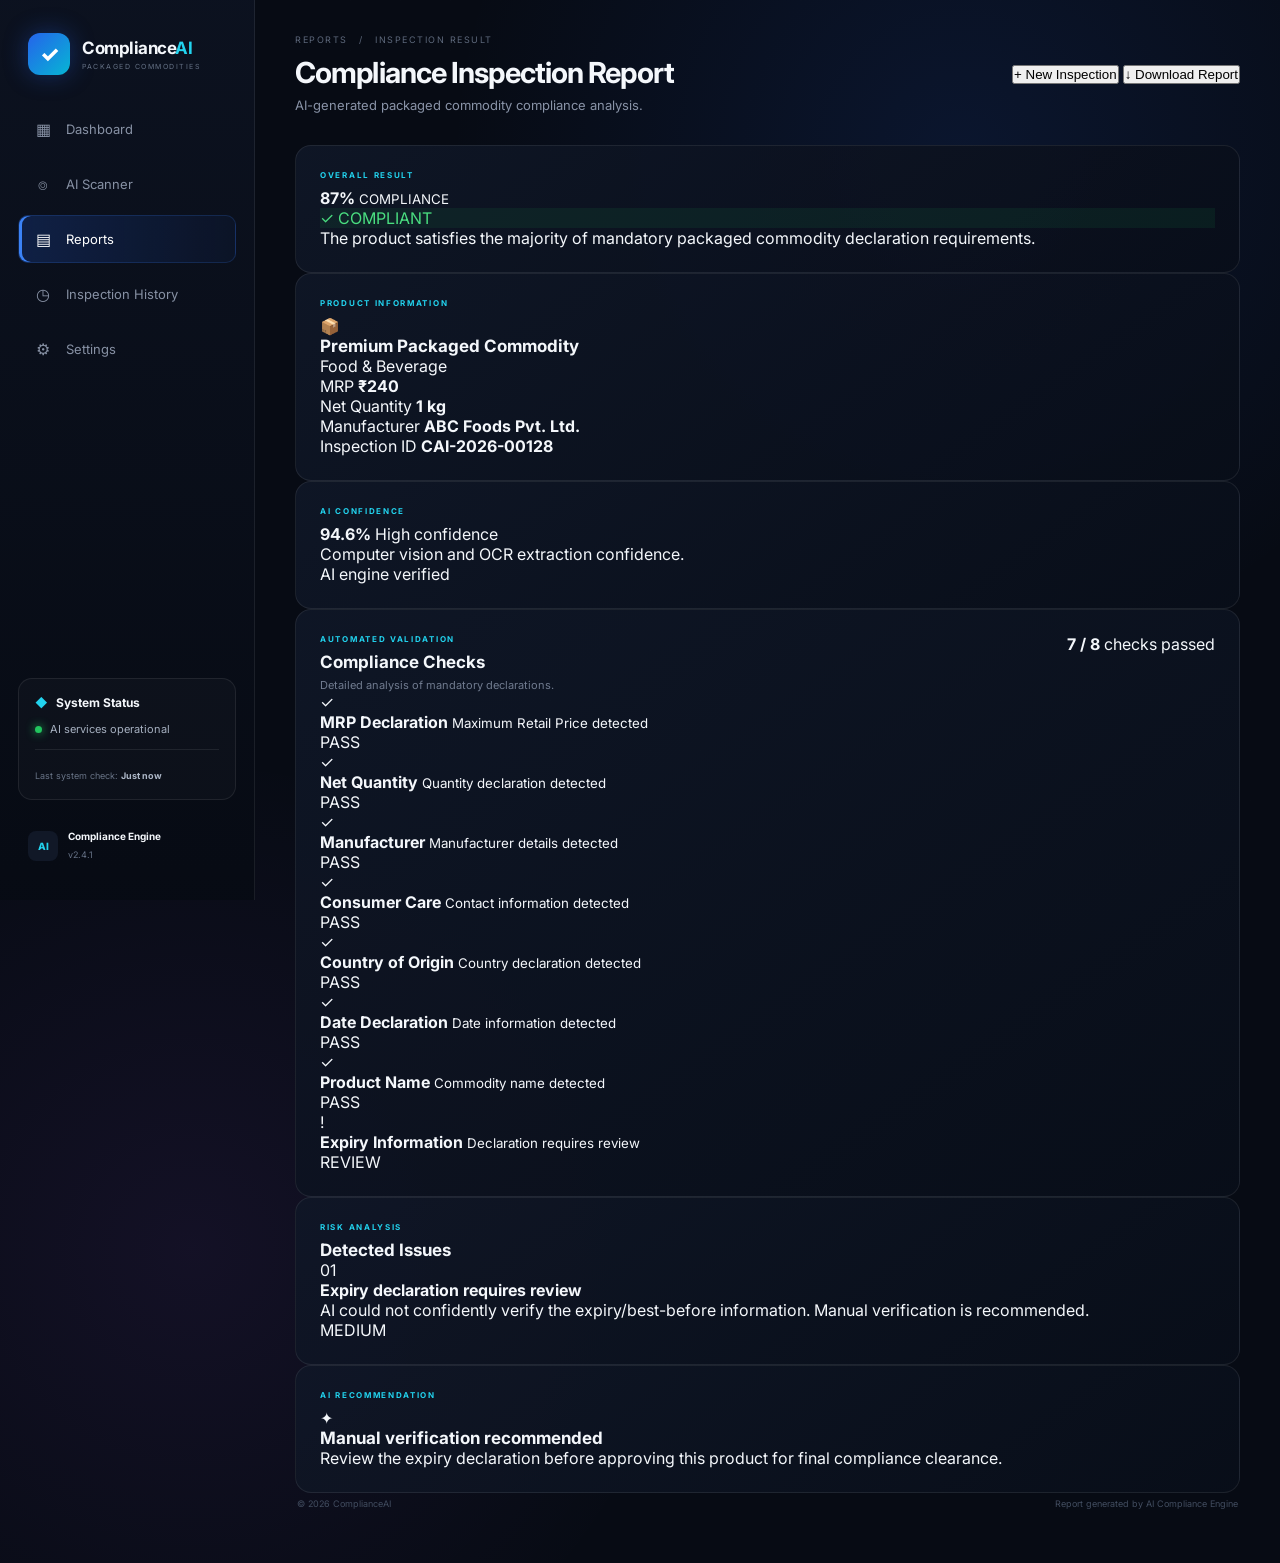
==== commit 28c536a2: "Update result.html" ====
--- a/result.html
+++ b/result.html
@@ -2,589 +2,757 @@
 <html lang="en">
 
 <head>
+
     <meta charset="UTF-8">
-    <meta name="viewport" content="width=device-width, initial-scale=1.0">
-
-    <title>ComplianceAI - Product Result</title>
-
-    <link rel="stylesheet" href="style.css">
-
-    <style>
-        /* =========================================
-           CLEAN RESULT PAGE
-        ========================================= */
-
-        .result-page {
-            margin-left: 260px;
-            min-height: 100vh;
-            padding: 40px;
-            width: calc(100% - 260px);
-        }
-
-        .result-top {
-            display: flex;
-            justify-content: space-between;
-            align-items: center;
-            gap: 20px;
-            margin-bottom: 25px;
-        }
-
-        .result-top h1 {
-            font-size: 30px;
-            margin-bottom: 7px;
-            color: #f8fafc;
-        }
-
-        .result-top p {
-            color: #64748b;
-            font-size: 14px;
-        }
-
-        /* STATUS */
-
-        .result-status {
-            display: flex;
-            justify-content: space-between;
-            align-items: center;
-            gap: 30px;
-
-            background: #0f172a;
-            border: 1px solid #1e293b;
-            border-radius: 16px;
-
-            padding: 25px;
-            margin-bottom: 22px;
-        }
-
-        .status-title {
-            color: #94a3b8;
-            font-size: 12px;
-            margin-bottom: 8px;
-        }
-
-        #complianceStatus {
-            font-size: 24px;
-            font-weight: 750;
-        }
-
-        .status-compliant {
-            color: #34d399 !important;
-        }
-
-        .status-non-compliant {
-            color: #f87171 !important;
-        }
-
-        .barcode-area {
-            text-align: right;
-        }
-
-        .barcode-area span {
-            display: block;
-            color: #94a3b8;
-            font-size: 12px;
-            margin-bottom: 7px;
-        }
-
-        .barcode-area strong {
-            font-size: 22px;
-            letter-spacing: 2px;
-        }
-
-        /* PANEL */
-
-        .clean-result-panel {
-            background: #0f172a;
-            border: 1px solid #1e293b;
-            border-radius: 16px;
-            padding: 25px;
-            margin-bottom: 22px;
-        }
-
-        .clean-result-panel h2 {
-            font-size: 17px;
-            margin-bottom: 20px;
-        }
-
-        /* PRODUCT GRID */
-
-        .clean-product-grid {
-            display: grid;
-            grid-template-columns: 1fr 1fr;
-            gap: 15px;
-        }
-
-        .clean-detail {
-            background: #111c31;
-            border: 1px solid #1e293b;
-            border-radius: 11px;
-            padding: 17px;
-            min-width: 0;
-        }
-
-        .clean-detail.full {
-            grid-column: 1 / -1;
-        }
-
-        .clean-label {
-            display: block;
-            color: #94a3b8;
-            font-size: 11px;
-            font-weight: 600;
-            text-transform: uppercase;
-            letter-spacing: .4px;
-            margin-bottom: 8px;
-        }
-
-        .clean-value {
-            display: block;
-            color: #f8fafc;
-            font-size: 14px;
-            font-weight: 600;
-            line-height: 1.6;
-            overflow-wrap: anywhere;
-            word-break: break-word;
-        }
-
-        /* BARCODE */
-
-        .barcode-verification {
-            text-align: center;
-            padding: 25px;
-        }
-
-        .barcode-verification .label {
-            color: #94a3b8;
-            font-size: 12px;
-            margin-bottom: 10px;
-        }
-
-        .barcode-verification .number {
-            font-size: 28px;
-            font-weight: 700;
-            letter-spacing: 3px;
-            margin-bottom: 10px;
-        }
-
-        .barcode-verification p {
-            color: #64748b;
-            font-size: 12px;
-        }
-
-        /* MOBILE */
-
-        @media (max-width: 750px) {
-
-            .result-page {
-                margin-left: 0;
-                width: 100%;
-                padding: 22px 16px;
-            }
-
-            .result-top {
-                flex-direction: column;
-                align-items: flex-start;
-            }
-
-            .result-status {
-                flex-direction: column;
-                align-items: flex-start;
-            }
-
-            .barcode-area {
-                text-align: left;
-            }
-
-            .clean-product-grid {
-                grid-template-columns: 1fr;
-            }
-
-            .clean-detail.full {
-                grid-column: auto;
-            }
-        }
-
-        @media (max-width: 500px) {
-
-            .result-page {
-                padding: 18px 12px;
-            }
-
-            .clean-result-panel {
-                padding: 17px;
-            }
-
-            .result-top h1 {
-                font-size: 23px;
-            }
-        }
-    </style>
+
+    <meta
+        name="viewport"
+        content="width=device-width, initial-scale=1.0"
+    >
+
+    <title>
+        ComplianceAI - Inspection Report
+    </title>
+
+    <link
+        rel="stylesheet"
+        href="style.css"
+    >
+
 </head>
 
 
 <body>
 
+    <div class="background-grid"></div>
+
+
     <!-- SIDEBAR -->
 
     <aside class="sidebar">
 
         <div class="logo">
-            <div class="logo-icon">✓</div>
-            <span>ComplianceAI</span>
+
+            <div class="logo-icon">
+                ✓
+            </div>
+
+            <div>
+
+                <h2>
+                    Compliance<span>AI</span>
+                </h2>
+
+                <small>
+                    PACKAGED COMMODITIES
+                </small>
+
+            </div>
+
         </div>
 
-        <nav class="sidebar-nav">
+
+        <nav>
 
             <a href="index.html">
-                <span>▣</span>
+
+                <span>▦</span>
+
                 Dashboard
+
             </a>
 
-            <a href="scanner.html" class="active">
-                <span>▦</span>
-                Barcode Scanner
+
+            <a href="scanner.html">
+
+                <span>⌾</span>
+
+                AI Scanner
+
             </a>
 
-            <a href="reports.html">
+
+            <a
+                href="result.html"
+                class="active"
+            >
+
                 <span>▤</span>
+
                 Reports
+
             </a>
 
+
             <a href="#">
+
                 <span>◷</span>
+
                 Inspection History
+
             </a>
 
+
             <a href="#">
+
                 <span>⚙</span>
+
                 Settings
+
             </a>
 
         </nav>
 
+
+        <div class="system-status">
+
+            <div class="status-title">
+
+                <span class="shield">
+                    ◆
+                </span>
+
+                <strong>
+                    System Status
+                </strong>
+
+            </div>
+
+
+            <p>
+
+                <span class="online-dot"></span>
+
+                AI services operational
+
+            </p>
+
+
+            <div class="status-line"></div>
+
+
+            <small>
+
+                Last system check:
+                <b>Just now</b>
+
+            </small>
+
+        </div>
+
+
+        <div class="sidebar-footer">
+
+            <div class="ai-mini">
+                AI
+            </div>
+
+            <div>
+
+                <strong>
+                    Compliance Engine
+                </strong>
+
+                <small>
+                    v2.4.1
+                </small>
+
+            </div>
+
+        </div>
+
     </aside>
 
 
+
     <!-- MAIN -->
 
-    <main class="result-page">
+    <main class="main">
+
 
         <!-- HEADER -->
 
-        <div class="result-top">
+        <header class="page-header">
 
             <div>
-                <h1>Product Result</h1>
+
+                <div class="breadcrumb">
+
+                    REPORTS
+
+                    <span>/</span>
+
+                    INSPECTION RESULT
+
+                </div>
+
+
+                <h1>
+                    Compliance Inspection Report
+                </h1>
+
 
                 <p>
-                    Product information retrieved from the ComplianceAI database.
+                    AI-generated packaged commodity
+                    compliance analysis.
                 </p>
-            </div>
-
-            <button
-                class="primary-button"
-                onclick="window.location.href='scanner.html'">
-
-                New Scan
-
-            </button>
-
-        </div>
-
-
-        <!-- STATUS -->
-
-        <section class="result-status">
-
-            <div>
-
-                <div class="status-title">
-                    COMPLIANCE STATUS
-                </div>
-
-                <div id="complianceStatus">
-                    Checking...
-                </div>
-
-            </div>
-
-
-            <div class="barcode-area">
-
-                <span>
-                    BARCODE
-                </span>
-
-                <strong id="barcodeResult">
-                    -
-                </strong>
+
+            </div>
+
+
+            <div class="report-actions">
+
+                <button
+                    class="secondary-button"
+                    id="newScan"
+                >
+                    + New Inspection
+                </button>
+
+
+                <button
+                    class="primary-report-button"
+                    id="printReport"
+                >
+                    ↓ Download Report
+                </button>
+
+            </div>
+
+        </header>
+
+
+
+        <!-- REPORT SUMMARY -->
+
+        <section class="report-summary">
+
+
+            <!-- SCORE -->
+
+            <div class="panel score-card">
+
+                <div class="section-label">
+                    OVERALL RESULT
+                </div>
+
+
+                <div class="big-score">
+
+                    <div
+                        class="score-circle"
+                        id="resultCircle"
+                    >
+
+                        <div>
+
+                            <strong id="resultScore">
+                                87%
+                            </strong>
+
+                            <small>
+                                COMPLIANCE
+                            </small>
+
+                        </div>
+
+                    </div>
+
+                </div>
+
+
+                <div
+                    class="result-status success"
+                    id="resultStatus"
+                >
+
+                    <span>
+                        ✓
+                    </span>
+
+                    COMPLIANT
+
+                </div>
+
+
+                <p class="score-description">
+
+                    The product satisfies the majority
+                    of mandatory packaged commodity
+                    declaration requirements.
+
+                </p>
+
+            </div>
+
+
+
+            <!-- PRODUCT -->
+
+            <div class="panel product-summary">
+
+                <div class="section-label">
+                    PRODUCT INFORMATION
+                </div>
+
+
+                <div class="product-header">
+
+                    <div
+                        class="result-product-image"
+                        id="resultProductImage"
+                    >
+
+                        <span>
+                            📦
+                        </span>
+
+                    </div>
+
+
+                    <div>
+
+                        <h2 id="productName">
+                            Premium Packaged Commodity
+                        </h2>
+
+                        <p id="productCategory">
+                            Food & Beverage
+                        </p>
+
+                    </div>
+
+                </div>
+
+
+                <div class="product-details">
+
+                    <div>
+
+                        <span>
+                            MRP
+                        </span>
+
+                        <strong id="mrp">
+                            ₹240
+                        </strong>
+
+                    </div>
+
+
+                    <div>
+
+                        <span>
+                            Net Quantity
+                        </span>
+
+                        <strong id="quantity">
+                            1 kg
+                        </strong>
+
+                    </div>
+
+
+                    <div>
+
+                        <span>
+                            Manufacturer
+                        </span>
+
+                        <strong id="manufacturer">
+                            ABC Foods Pvt. Ltd.
+                        </strong>
+
+                    </div>
+
+
+                    <div>
+
+                        <span>
+                            Inspection ID
+                        </span>
+
+                        <strong id="inspectionId">
+                            CAI-2026-00128
+                        </strong>
+
+                    </div>
+
+                </div>
+
+            </div>
+
+
+
+            <!-- AI CONFIDENCE -->
+
+            <div class="panel confidence-card">
+
+                <div class="section-label">
+                    AI CONFIDENCE
+                </div>
+
+
+                <div class="confidence-number">
+                    <strong>
+                        94.6%
+                    </strong>
+
+                    <span>
+                        High confidence
+                    </span>
+                </div>
+
+
+                <div class="confidence-bar">
+
+                    <span
+                        style="width:94.6%"
+                    ></span>
+
+                </div>
+
+
+                <p>
+                    Computer vision and OCR
+                    extraction confidence.
+                </p>
+
+
+                <div class="engine-status">
+
+                    <span class="online-dot"></span>
+
+                    AI engine verified
+
+                </div>
 
             </div>
 
         </section>
 
 
-        <!-- PRODUCT INFORMATION -->
-
-        <section class="clean-result-panel">
-
-            <h2>Product Information</h2>
-
-
-            <div class="clean-product-grid">
-
-
-                <div class="clean-detail">
-
-                    <span class="clean-label">
-                        Product Name
-                    </span>
-
-                    <strong
-                        class="clean-value"
-                        id="productName">
-                        -
+
+        <!-- DETECTION GRID -->
+
+        <section class="panel detection-panel">
+
+
+            <div class="panel-header">
+
+                <div>
+
+                    <div class="section-label">
+                        AUTOMATED VALIDATION
+                    </div>
+
+                    <h2>
+                        Compliance Checks
+                    </h2>
+
+                    <p>
+                        Detailed analysis of mandatory
+                        declarations.
+                    </p>
+
+                </div>
+
+
+                <div class="checks-count">
+
+                    <strong>
+                        7 / 8
                     </strong>
 
-                </div>
-
-
-                <div class="clean-detail">
-
-                    <span class="clean-label">
-                        Brand
-                    </span>
-
-                    <strong
-                        class="clean-value"
-                        id="brand">
-                        -
-                    </strong>
-
-                </div>
-
-
-                <div class="clean-detail">
-
-                    <span class="clean-label">
-                        Category
-                    </span>
-
-                    <strong
-                        class="clean-value"
-                        id="category">
-                        -
-                    </strong>
-
-                </div>
-
-
-                <div class="clean-detail">
-
-                    <span class="clean-label">
-                        Net Quantity
-                    </span>
-
-                    <strong
-                        class="clean-value"
-                        id="netQuantity">
-                        -
-                    </strong>
-
-                </div>
-
-
-                <div class="clean-detail">
-
-                    <span class="clean-label">
-                        MRP
-                    </span>
-
-                    <strong
-                        class="clean-value"
-                        id="mrp">
-                        -
-                    </strong>
-
-                </div>
-
-
-                <div class="clean-detail">
-
-                    <span class="clean-label">
-                        Batch Number
-                    </span>
-
-                    <strong
-                        class="clean-value"
-                        id="batchNumber">
-                        -
-                    </strong>
-
-                </div>
-
-
-                <div class="clean-detail">
-
-                    <span class="clean-label">
-                        Manufacturing Date
-                    </span>
-
-                    <strong
-                        class="clean-value"
-                        id="manufacturingDate">
-                        -
-                    </strong>
-
-                </div>
-
-
-                <div class="clean-detail">
-
-                    <span class="clean-label">
-                        Expiry Date
-                    </span>
-
-                    <strong
-                        class="clean-value"
-                        id="expiryDate">
-                        -
-                    </strong>
-
-                </div>
-
-
-                <div class="clean-detail">
-
-                    <span class="clean-label">
-                        FSSAI License
-                    </span>
-
-                    <strong
-                        class="clean-value"
-                        id="fssaiLicense">
-                        -
-                    </strong>
-
-                </div>
-
-
-                <div class="clean-detail">
-
-                    <span class="clean-label">
-                        Consumer Care
-                    </span>
-
-                    <strong
-                        class="clean-value"
-                        id="consumerCare">
-                        -
-                    </strong>
-
-                </div>
-
-
-                <div class="clean-detail full">
-
-                    <span class="clean-label">
-                        Manufacturer
-                    </span>
-
-                    <strong
-                        class="clean-value"
-                        id="manufacturer">
-                        -
-                    </strong>
-
-                </div>
-
-
-                <div class="clean-detail full">
-
-                    <span class="clean-label">
-                        Manufacturer Address
-                    </span>
-
-                    <strong
-                        class="clean-value"
-                        id="manufacturerAddress">
-                        -
-                    </strong>
-
-                </div>
-
-
-                <div class="clean-detail full">
-
-                    <span class="clean-label">
-                        Ingredients
-                    </span>
-
-                    <strong
-                        class="clean-value"
-                        id="ingredients">
-                        -
-                    </strong>
-
-                </div>
-
-
-                <div class="clean-detail full">
-
-                    <span class="clean-label">
-                        Nutrition Information
-                    </span>
-
-                    <strong
-                        class="clean-value"
-                        id="nutritionInfo">
-                        -
-                    </strong>
-
-                </div>
-
-
-                <div class="clean-detail">
-
-                    <span class="clean-label">
-                        Country of Origin
-                    </span>
-
-                    <strong
-                        class="clean-value"
-                        id="countryOfOrigin">
-                        -
-                    </strong>
-
-                </div>
-
+                    <span>
+                        checks passed
+                    </span>
+
+                </div>
+
+            </div>
+
+
+
+            <div class="checks-grid">
+
+
+                <div class="check-item passed">
+
+                    <div class="check-icon">
+                        ✓
+                    </div>
+
+                    <div>
+
+                        <strong>
+                            MRP Declaration
+                        </strong>
+
+                        <small>
+                            Maximum Retail Price detected
+                        </small>
+
+                    </div>
+
+                    <span>
+                        PASS
+                    </span>
+
+                </div>
+
+
+
+                <div class="check-item passed">
+
+                    <div class="check-icon">
+                        ✓
+                    </div>
+
+                    <div>
+
+                        <strong>
+                            Net Quantity
+                        </strong>
+
+                        <small>
+                            Quantity declaration detected
+                        </small>
+
+                    </div>
+
+                    <span>
+                        PASS
+                    </span>
+
+                </div>
+
+
+
+                <div class="check-item passed">
+
+                    <div class="check-icon">
+                        ✓
+                    </div>
+
+                    <div>
+
+                        <strong>
+                            Manufacturer
+                        </strong>
+
+                        <small>
+                            Manufacturer details detected
+                        </small>
+
+                    </div>
+
+                    <span>
+                        PASS
+                    </span>
+
+                </div>
+
+
+
+                <div class="check-item passed">
+
+                    <div class="check-icon">
+                        ✓
+                    </div>
+
+                    <div>
+
+                        <strong>
+                            Consumer Care
+                        </strong>
+
+                        <small>
+                            Contact information detected
+                        </small>
+
+                    </div>
+
+                    <span>
+                        PASS
+                    </span>
+
+                </div>
+
+
+
+                <div class="check-item passed">
+
+                    <div class="check-icon">
+                        ✓
+                    </div>
+
+                    <div>
+
+                        <strong>
+                            Country of Origin
+                        </strong>
+
+                        <small>
+                            Country declaration detected
+                        </small>
+
+                    </div>
+
+                    <span>
+                        PASS
+                    </span>
+
+                </div>
+
+
+
+                <div class="check-item passed">
+
+                    <div class="check-icon">
+                        ✓
+                    </div>
+
+                    <div>
+
+                        <strong>
+                            Date Declaration
+                        </strong>
+
+                        <small>
+                            Date information detected
+                        </small>
+
+                    </div>
+
+                    <span>
+                        PASS
+                    </span>
+
+                </div>
+
+
+
+                <div class="check-item passed">
+
+                    <div class="check-icon">
+                        ✓
+                    </div>
+
+                    <div>
+
+                        <strong>
+                            Product Name
+                        </strong>
+
+                        <small>
+                            Commodity name detected
+                        </small>
+
+                    </div>
+
+                    <span>
+                        PASS
+                    </span>
+
+                </div>
+
+
+
+                <div class="check-item warning">
+
+                    <div class="check-icon">
+                        !
+                    </div>
+
+                    <div>
+
+                        <strong>
+                            Expiry Information
+                        </strong>
+
+                        <small>
+                            Declaration requires review
+                        </small>
+
+                    </div>
+
+                    <span>
+                        REVIEW
+                    </span>
+
+                </div>
 
             </div>
 
         </section>
 
 
-        <!-- BARCODE VERIFICATION -->
-
-        <section class="clean-result-panel">
-
-            <h2>Barcode Verification</h2>
-
-            <div class="barcode-verification">
-
-                <div class="label">
-                    DETECTED BARCODE
-                </div>
-
-                <div
-                    class="number"
-                    id="barcodeLarge">
-                    -
-                </div>
+
+        <!-- RISK SECTION -->
+
+        <section class="report-bottom">
+
+
+            <div class="panel violations-panel">
+
+                <div class="section-label">
+                    RISK ANALYSIS
+                </div>
+
+                <h2>
+                    Detected Issues
+                </h2>
+
+
+                <div class="risk-item">
+
+                    <div class="risk-number">
+                        01
+                    </div>
+
+                    <div>
+
+                        <strong>
+                            Expiry declaration requires review
+                        </strong>
+
+                        <p>
+                            AI could not confidently verify
+                            the expiry/best-before information.
+                            Manual verification is recommended.
+                        </p>
+
+                    </div>
+
+                    <span class="risk-medium">
+                        MEDIUM
+                    </span>
+
+                </div>
+
+            </div>
+
+
+
+            <div class="panel recommendation-panel">
+
+                <div class="section-label">
+                    AI RECOMMENDATION
+                </div>
+
+                <div class="recommendation-icon">
+                    ✦
+                </div>
+
+                <h2>
+                    Manual verification recommended
+                </h2>
 
                 <p>
-                    This barcode was successfully matched against
-                    the ComplianceAI product database.
+                    Review the expiry declaration before
+                    approving this product for final
+                    compliance clearance.
                 </p>
 
             </div>
@@ -592,235 +760,25 @@
         </section>
 
 
+
+        <!-- FOOTER -->
+
+        <footer>
+
+            <span>
+                © 2026 ComplianceAI
+            </span>
+
+            <span>
+                Report generated by AI Compliance Engine
+            </span>
+
+        </footer>
+
     </main>
 
 
-    <!-- RESULT SCRIPT -->
-
-    <script>
-
-        document.addEventListener(
-            "DOMContentLoaded",
-            function () {
-
-                const storedResult =
-                    localStorage.getItem("scanResult");
-
-
-                if (!storedResult) {
-
-                    document.getElementById(
-                        "complianceStatus"
-                    ).textContent =
-                        "No scan result";
-
-                    return;
-                }
-
-
-                let result;
-
-                try {
-
-                    result =
-                        JSON.parse(storedResult);
-
-                } catch (error) {
-
-                    console.error(
-                        "Invalid scan result:",
-                        error
-                    );
-
-                    document.getElementById(
-                        "complianceStatus"
-                    ).textContent =
-                        "Invalid scan data";
-
-                    return;
-                }
-
-
-                const product =
-                    result.product;
-
-
-                if (!product) {
-
-                    document.getElementById(
-                        "complianceStatus"
-                    ).textContent =
-                        "Product data unavailable";
-
-                    return;
-                }
-
-
-                /* BARCODE */
-
-                const barcode =
-                    result.barcode ||
-                    product.barcode ||
-                    "-";
-
-                setValue(
-                    "barcodeResult",
-                    barcode
-                );
-
-                setValue(
-                    "barcodeLarge",
-                    barcode
-                );
-
-
-                /* PRODUCT */
-
-                setValue(
-                    "productName",
-                    product.product_name
-                );
-
-                setValue(
-                    "brand",
-                    product.brand
-                );
-
-                setValue(
-                    "category",
-                    product.category
-                );
-
-                setValue(
-                    "netQuantity",
-                    product.net_quantity
-                );
-
-                setValue(
-                    "mrp",
-                    product.mrp !== undefined
-                        ? "₹" + product.mrp
-                        : "-"
-                );
-
-                setValue(
-                    "batchNumber",
-                    product.batch_number
-                );
-
-                setValue(
-                    "manufacturingDate",
-                    product.manufacturing_date
-                );
-
-                setValue(
-                    "expiryDate",
-                    product.expiry_date
-                );
-
-                setValue(
-                    "fssaiLicense",
-                    product.fssai_license
-                );
-
-                setValue(
-                    "consumerCare",
-                    product.consumer_care
-                );
-
-                setValue(
-                    "manufacturer",
-                    product.manufacturer
-                );
-
-                setValue(
-                    "manufacturerAddress",
-                    product.manufacturer_address
-                );
-
-                setValue(
-                    "ingredients",
-                    product.ingredients
-                );
-
-                setValue(
-                    "nutritionInfo",
-                    product.nutrition_info
-                );
-
-                setValue(
-                    "countryOfOrigin",
-                    product.country_of_origin
-                );
-
-
-                /* COMPLIANCE */
-
-                const status =
-                    product.compliance_status ||
-                    "Unknown";
-
-                const statusElement =
-                    document.getElementById(
-                        "complianceStatus"
-                    );
-
-                statusElement.textContent =
-                    status.toUpperCase();
-
-
-                if (
-                    status.toLowerCase() ===
-                    "compliant"
-                ) {
-
-                    statusElement.classList.add(
-                        "status-compliant"
-                    );
-
-                } else {
-
-                    statusElement.classList.add(
-                        "status-non-compliant"
-                    );
-
-                }
-
-            }
-        );
-
-
-        function setValue(
-            id,
-            value
-        ) {
-
-            const element =
-                document.getElementById(id);
-
-            if (!element) {
-                return;
-            }
-
-            if (
-                value === undefined ||
-                value === null ||
-                value === ""
-            ) {
-
-                element.textContent =
-                    "-";
-
-            } else {
-
-                element.textContent =
-                    value;
-
-            }
-
-        }
-
-    </script>
+    <script src="style.js"></script>
 
 </body>
 
--- a/style.css
+++ b/style.css
@@ -1,9 +1,5 @@
-/* =====================================================
-   SIH26034 - COMPLIANCE AI
-   Main Stylesheet
-===================================================== */
-
-/* ---------- RESET ---------- */
+@import url('https://fonts.googleapis.com/css2?family=Inter:wght@400;500;600;700;800&display=swap');
+
 
 * {
     margin: 0;
@@ -11,2385 +7,1748 @@
     box-sizing: border-box;
 }
 
-html {
-    scroll-behavior: smooth;
-}
+
+:root {
+
+    --bg: #070b14;
+    --sidebar: #0a0f1c;
+    --panel: rgba(14, 20, 34, 0.88);
+
+    --border: rgba(255,255,255,0.08);
+
+    --text: #f4f7fb;
+    --muted: #8993a7;
+
+    --blue: #3b82f6;
+    --cyan: #22d3ee;
+    --green: #22c55e;
+    --red: #ef4444;
+    --purple: #a855f7;
+
+}
+
 
 body {
-    font-family:
-        Inter,
-        Arial,
-        Helvetica,
-        sans-serif;
-
-    background: #020617;
-    color: #f8fafc;
+
+    font-family: "Inter", sans-serif;
+
+    background:
+        radial-gradient(
+            circle at 75% 10%,
+            rgba(37,99,235,.12),
+            transparent 30%
+        ),
+        radial-gradient(
+            circle at 15% 80%,
+            rgba(168,85,247,.08),
+            transparent 30%
+        ),
+        var(--bg);
+
+    color: var(--text);
 
     min-height: 100vh;
-}
-
-
-/* ---------- COLORS ---------- */
-
-:root {
-    --bg: #020617;
-    --panel: #0f172a;
-    --panel-light: #111c31;
-
-    --border: #1e293b;
-    --border-light: #334155;
-
-    --text: #f8fafc;
-    --text-secondary: #cbd5e1;
-    --text-muted: #64748b;
-    --muted: #64748b;
-    
-
-    --blue: #2563eb;
-    --blue-light: #60a5fa;
-
-    --green: #10b981;
-    --green-light: #34d399;
-
-    --red: #ef4444;
-    --red-light: #f87171;
-
-    --yellow: #facc15;
-    --yellow-light: #fde047;
-
-    --purple: #a855f7;
-}
-
-
-/* =====================================================
-   SIDEBAR
-===================================================== */
+
+}
+
+
+/* BACKGROUND GRID */
+
+.background-grid {
+
+    position: fixed;
+
+    inset: 0;
+
+    pointer-events: none;
+
+    opacity: .15;
+
+    background-image:
+        linear-gradient(
+            rgba(255,255,255,.03) 1px,
+            transparent 1px
+        ),
+        linear-gradient(
+            90deg,
+            rgba(255,255,255,.03) 1px,
+            transparent 1px
+        );
+
+    background-size: 50px 50px;
+
+}
+
+
+/* SIDEBAR */
 
 .sidebar {
+
     position: fixed;
 
     left: 0;
     top: 0;
     bottom: 0;
 
-    width: 260px;
-
-    background: var(--bg);
+    width: 255px;
+
+    background:
+        linear-gradient(
+            180deg,
+            rgba(12,18,32,.98),
+            rgba(7,11,20,.98)
+        );
 
     border-right: 1px solid var(--border);
 
-    padding: 24px 18px;
-
-    z-index: 100;
-
-    overflow-y: auto;
-}
-
-
-/* ---------- LOGO ---------- */
+    padding: 28px 18px;
+
+    display: flex;
+
+    flex-direction: column;
+
+    z-index: 10;
+
+}
+
+
+/* LOGO */
 
 .logo {
+
     display: flex;
 
     align-items: center;
 
     gap: 12px;
 
-    padding: 0 8px 24px;
-
-    border-bottom: 1px solid var(--border);
+    padding: 5px 10px 30px;
+
 }
 
 
 .logo-icon {
+
     width: 42px;
     height: 42px;
 
+    display: grid;
+
+    place-items: center;
+
+    border-radius: 12px;
+
+    font-size: 22px;
+    font-weight: 800;
+
+    color: white;
+
+    background:
+        linear-gradient(
+            135deg,
+            #2563eb,
+            #06b6d4
+        );
+
+    box-shadow:
+        0 0 25px rgba(37,99,235,.35);
+
+}
+
+
+.logo h2 {
+
+    font-size: 17px;
+
+    letter-spacing: -.5px;
+
+}
+
+
+.logo h2 span {
+
+    color: var(--cyan);
+
+}
+
+
+.logo small {
+
+    display: block;
+
+    color: #647084;
+
+    font-size: 7px;
+
+    letter-spacing: 1.5px;
+
+    margin-top: 4px;
+
+}
+
+
+/* NAVIGATION */
+
+nav {
+
+    display: flex;
+
+    flex-direction: column;
+
+    gap: 7px;
+
+}
+
+
+nav a {
+
+    color: #8791a4;
+
+    text-decoration: none;
+
+    padding: 13px 14px;
+
+    border-radius: 10px;
+
     display: flex;
 
     align-items: center;
-    justify-content: center;
-
-    background: linear-gradient(135deg,
-            #2563eb,
-            #3b82f6);
-
-    border-radius: 12px;
-
-    font-size: 21px;
-
-    font-weight: bold;
+
+    gap: 13px;
+
+    font-size: 13px;
+
+    transition: .25s;
+
+    border: 1px solid transparent;
+
+}
+
+
+nav a span {
+
+    width: 20px;
+
+    text-align: center;
+
+    font-size: 16px;
+
+}
+
+
+nav a:hover {
+
+    color: white;
+
+    background: rgba(255,255,255,.04);
+
+}
+
+
+nav a.active {
+
+    color: white;
+
+    background:
+        linear-gradient(
+            90deg,
+            rgba(37,99,235,.2),
+            rgba(37,99,235,.05)
+        );
+
+    border-color:
+        rgba(59,130,246,.18);
 
     box-shadow:
-        0 8px 25px rgba(37, 99, 235, 0.25);
-}
-
-
-.logo h2 {
-    color: white;
-
-    font-size: 16px;
-
-    font-weight: 700;
-}
-
-
-.logo span {
-    display: block;
-
-    color: #64748b;
-
-    font-size: 8px;
-
-    letter-spacing: 0.8px;
-
-    margin-top: 4px;
-}
-
-
-/* ---------- NAVIGATION ---------- */
-
-nav {
-    margin-top: 25px;
-}
-
-
-nav a {
+        inset 3px 0 var(--blue);
+
+}
+
+
+/* SYSTEM STATUS */
+
+.system-status {
+
+    margin-top: auto;
+
+    padding: 16px;
+
+    border: 1px solid var(--border);
+
+    border-radius: 14px;
+
+    background:
+        rgba(255,255,255,.025);
+
+}
+
+
+.status-title {
+
     display: flex;
 
     align-items: center;
 
-    gap: 10px;
-
-    color: #94a3b8;
-
-    text-decoration: none;
-
-    padding: 13px 15px;
-
-    margin-bottom: 6px;
-
-    border-radius: 10px;
-
-    font-size: 14px;
-
-    transition:
-        background 0.2s ease,
-        color 0.2s ease,
-        transform 0.2s ease;
-}
-
-
-nav a:hover {
-    background: #1e293b;
-
-    color: white;
-
-    transform: translateX(2px);
-}
-
-
-nav a.active {
-    background:
-        linear-gradient(135deg,
-            #2563eb,
-            #1d4ed8);
-
-    color: white;
-
-    box-shadow:
-        0 8px 25px rgba(37, 99, 235, 0.18);
-}
-
-
-/* ---------- SYSTEM STATUS ---------- */
-
-.system-status {
-    /* position: absolute; */
-
-    left: 18px;
-    right: 18px;
-    bottom: 20px;
-
-    background: #0f172a;
-
-    border: 1px solid var(--border);
-
-    padding: 15px;
-
-    border-radius: 14px;
-
-    font-size: 13px;
-}
-
-
-.system-status strong {
-    display: block;
+    gap: 8px;
 
     font-size: 12px;
+
+}
+
+
+.shield {
+
+    color: var(--cyan);
+
 }
 
 
 .system-status p {
-    color: var(--muted);
-
-    margin-top: 9px;
+
+    color: #a5afbf;
 
     font-size: 11px;
+
+    margin-top: 12px;
+
+    display: flex;
+
+    align-items: center;
+
+    gap: 8px;
+
 }
 
 
 .online-dot {
-    display: inline-block;
 
     width: 7px;
     height: 7px;
 
+    border-radius: 50%;
+
     background: var(--green);
 
+    box-shadow:
+        0 0 10px var(--green);
+
+    animation: pulse 2s infinite;
+
+}
+
+
+@keyframes pulse {
+
+    0%,100% {
+        opacity: 1;
+        transform: scale(1);
+    }
+
+    50% {
+        opacity: .5;
+        transform: scale(.8);
+    }
+
+}
+
+
+.status-line {
+
+    height: 1px;
+
+    background: var(--border);
+
+    margin: 13px 0;
+
+}
+
+
+.system-status small {
+
+    color: #687386;
+
+    font-size: 9px;
+
+}
+
+
+.system-status small b {
+
+    color: #aeb8c8;
+
+}
+
+
+/* SIDEBAR FOOTER */
+
+.sidebar-footer {
+
+    display: flex;
+
+    align-items: center;
+
+    gap: 10px;
+
+    margin-top: 20px;
+
+    padding: 10px;
+
+}
+
+
+.ai-mini {
+
+    width: 30px;
+    height: 30px;
+
+    border-radius: 8px;
+
+    display: grid;
+
+    place-items: center;
+
+    background: #111827;
+
+    color: var(--cyan);
+
+    font-size: 10px;
+
+    font-weight: 800;
+
+}
+
+
+.sidebar-footer strong {
+
+    display: block;
+
+    font-size: 10px;
+
+}
+
+
+.sidebar-footer small {
+
+    color: #647084;
+
+    font-size: 9px;
+
+}
+
+
+/* MAIN */
+
+.main {
+
+    margin-left: 255px;
+
+    padding: 34px 40px;
+
+    max-width: 1700px;
+
+}
+
+
+/* HEADER */
+
+.page-header {
+
+    display: flex;
+
+    align-items: center;
+
+    justify-content: space-between;
+
+    margin-bottom: 32px;
+
+}
+
+
+.breadcrumb {
+
+    color: #5d687b;
+
+    font-size: 9px;
+
+    letter-spacing: 1.5px;
+
+    margin-bottom: 10px;
+
+}
+
+
+.breadcrumb span {
+
+    margin: 0 7px;
+
+}
+
+
+.page-header h1 {
+
+    font-size: 29px;
+
+    letter-spacing: -.9px;
+
+}
+
+
+.page-header p {
+
+    color: var(--muted);
+
+    margin-top: 7px;
+
+    font-size: 13px;
+
+}
+
+
+.header-actions {
+
+    display: flex;
+
+    align-items: center;
+
+    gap: 16px;
+
+}
+
+
+.live-status {
+
+    font-size: 9px;
+
+    letter-spacing: 1px;
+
+    color: #7ee2a5;
+
+    border: 1px solid rgba(34,197,94,.2);
+
+    padding: 7px 10px;
+
+    border-radius: 20px;
+
+    background: rgba(34,197,94,.05);
+
+}
+
+
+.live-status span {
+
+    display: inline-block;
+
+    width: 6px;
+    height: 6px;
+
     border-radius: 50%;
 
+    background: var(--green);
+
     margin-right: 6px;
 
+}
+
+
+.notification {
+
+    position: relative;
+
+    background: transparent;
+
+    border: 0;
+
+    color: #8993a7;
+
+    font-size: 18px;
+
+    cursor: pointer;
+
+}
+
+
+.notification i {
+
+    position: absolute;
+
+    width: 5px;
+    height: 5px;
+
+    background: var(--red);
+
+    border-radius: 50%;
+
+    right: 0;
+    top: 0;
+
+}
+
+
+.profile {
+
+    display: flex;
+
+    align-items: center;
+
+    gap: 9px;
+
+    padding-left: 14px;
+
+    border-left: 1px solid var(--border);
+
+}
+
+
+.profile-avatar {
+
+    width: 34px;
+    height: 34px;
+
+    border-radius: 10px;
+
+    display: grid;
+
+    place-items: center;
+
+    background:
+        linear-gradient(
+            135deg,
+            #2563eb,
+            #7c3aed
+        );
+
+    font-size: 12px;
+
+    font-weight: 700;
+
+}
+
+
+.profile strong {
+
+    display: block;
+
+    font-size: 11px;
+
+}
+
+
+.profile small {
+
+    color: #667085;
+
+    font-size: 9px;
+
+}
+
+
+/* STATS */
+
+.stats {
+
+    display: grid;
+
+    grid-template-columns:
+        repeat(4,1fr);
+
+    gap: 18px;
+
+    margin-bottom: 20px;
+
+}
+
+
+.stat-card {
+
+    position: relative;
+
+    overflow: hidden;
+
+    display: flex;
+
+    align-items: center;
+
+    justify-content: space-between;
+
+    padding: 22px;
+
+    background:
+        linear-gradient(
+            145deg,
+            rgba(18,26,43,.9),
+            rgba(11,16,28,.9)
+        );
+
+    border: 1px solid var(--border);
+
+    border-radius: 15px;
+
+    transition: .3s;
+
+}
+
+
+.stat-card:hover {
+
+    transform: translateY(-3px);
+
+    border-color:
+        rgba(59,130,246,.25);
+
     box-shadow:
-        0 0 8px rgba(16, 185, 129, 0.7);
-}
-
-
-/* =====================================================
-   MAIN CONTENT
-===================================================== */
-
-.main {
-    margin-left: 260px;
-
-    min-height: 100vh;
-
-    padding: 42px;
-}
-
-
-.page-header {
-    margin-bottom: 30px;
-}
-
-
-.page-header h1,
-.result-header h1 {
+        0 15px 40px rgba(0,0,0,.25);
+
+}
+
+
+.stat-card::after {
+
+    content: "";
+
+    position: absolute;
+
+    width: 100px;
+    height: 100px;
+
+    right: -50px;
+    bottom: -60px;
+
+    border-radius: 50%;
+
+    background: rgba(59,130,246,.06);
+
+}
+
+
+.stat-content p {
+
+    color: #7e899d;
+
+    font-size: 11px;
+
+    margin-bottom: 9px;
+
+}
+
+
+.stat-content h2 {
+
+    font-size: 28px;
+
+    letter-spacing: -1px;
+
+}
+
+
+.trend {
+
+    display: flex;
+
+    gap: 5px;
+
+    margin-top: 7px;
+
+    font-size: 10px;
+
+}
+
+
+.trend small {
+
+    color: #596477;
+
+}
+
+
+.positive {
+
+    color: #45d483;
+
+}
+
+
+.negative {
+
+    color: #ff7272;
+
+}
+
+
+.stat-icon {
+
+    width: 45px;
+    height: 45px;
+
+    display: grid;
+
+    place-items: center;
+
+    border-radius: 12px;
+
+    font-size: 19px;
+
+}
+
+
+.blue {
+
+    color: #60a5fa;
+
+    background: rgba(59,130,246,.12);
+
+}
+
+
+.green-bg {
+
+    color: #4ade80;
+
+    background: rgba(34,197,94,.12);
+
+}
+
+
+.red-bg {
+
+    color: #f87171;
+
+    background: rgba(239,68,68,.12);
+
+}
+
+
+.purple {
+
+    color: #c084fc;
+
+    background: rgba(168,85,247,.12);
+
+}
+
+
+/* PANELS */
+
+.panel {
+
+    background:
+        linear-gradient(
+            145deg,
+            rgba(16,23,39,.9),
+            rgba(9,14,25,.9)
+        );
+
+    border: 1px solid var(--border);
+
+    border-radius: 16px;
+
+    padding: 24px;
+
+}
+
+
+.dashboard-grid {
+
+    display: grid;
+
+    grid-template-columns:
+        1.45fr 1fr;
+
+    gap: 20px;
+
+    margin-bottom: 20px;
+
+}
+
+
+.panel-header {
+
+    display: flex;
+
+    justify-content: space-between;
+
+    align-items: flex-start;
+
+}
+
+
+.section-label {
+
+    color: var(--cyan);
+
+    font-size: 8px;
+
+    letter-spacing: 1.7px;
+
+    font-weight: 700;
+
+    margin-bottom: 8px;
+
+}
+
+
+.panel h2 {
+
+    font-size: 17px;
+
+}
+
+
+.panel-header p {
+
+    color: #707b8f;
+
+    font-size: 11px;
+
+    margin-top: 6px;
+
+}
+
+
+.panel-icon {
+
+    width: 42px;
+    height: 42px;
+
+    display: grid;
+
+    place-items: center;
+
+    border-radius: 12px;
+
+    color: var(--cyan);
+
+    background:
+        rgba(34,211,238,.08);
+
+    border: 1px solid
+        rgba(34,211,238,.1);
+
+    font-size: 19px;
+
+}
+
+
+/* SCANNER */
+
+.scanner-box {
+
+    position: relative;
+
+    min-height: 270px;
+
+    margin-top: 25px;
+
+    overflow: hidden;
+
+    border-radius: 13px;
+
+    border: 1px dashed
+        rgba(59,130,246,.3);
+
+    background:
+        radial-gradient(
+            circle at center,
+            rgba(37,99,235,.11),
+            transparent 55%
+        );
+
+    display: flex;
+
+    flex-direction: column;
+
+    align-items: center;
+
+    justify-content: center;
+
+    text-align: center;
+
+    text-decoration: none;
+
     color: white;
 
-    font-size: 30px;
-
-    font-weight: 750;
-
-    letter-spacing: -0.5px;
-
-    margin-bottom: 8px;
-}
-
-
-.page-header p,
-.result-header p {
-    color: var(--muted);
-
-    font-size: 14px;
-}
-
-
-/* =====================================================
-   STAT CARDS
-===================================================== */
-
-.stats {
-    display: grid;
-
-    grid-template-columns:
-        repeat(4, 1fr);
-
-    gap: 16px;
-
-    margin-bottom: 22px;
-}
-
-
-.stat-card {
-    display: flex;
-
-    align-items: flex-start;
-
-    justify-content: space-between;
-
-    background:
-        linear-gradient(145deg,
-            #0f172a,
-            #0b1324);
-
-    border: 1px solid var(--border);
-
-    border-radius: 16px;
-
-    padding: 21px;
-
-    transition:
-        transform 0.2s ease,
-        border 0.2s ease;
-}
-
-
-.stat-card:hover {
-    transform: translateY(-2px);
-
-    border-color: #334155;
-}
-
-
-.stat-card p {
-    color: var(--muted);
-
-    font-size: 13px;
-
-    margin-bottom: 13px;
-}
-
-
-.stat-card h2 {
-    color: white;
-
-    font-size: 27px;
-
-    line-height: 1;
-}
-
-
-.green {
-    color: var(--green-light);
+    transition: .3s;
+
+}
+
+
+.scanner-box:hover {
+
+    border-color: var(--cyan);
+
+    transform: scale(1.01);
+
+    box-shadow:
+        0 0 50px rgba(34,211,238,.08);
+
+}
+
+
+.scanner-box h3 {
+
+    font-size: 16px;
+
+    margin-top: 12px;
+
+}
+
+
+.scanner-box p {
+
+    max-width: 400px;
+
+    color: #748095;
 
     font-size: 11px;
 
-    display: inline-block;
-
-    margin-top: 8px;
-}
-
-
-.red {
-    color: var(--red-light);
-
-    font-size: 11px;
-
-    display: inline-block;
-
-    margin-top: 8px;
-}
-
-
-.stat-icon {
-    width: 44px;
-    height: 44px;
-
-    display: flex;
-
-    align-items: center;
-    justify-content: center;
-
-    border-radius: 12px;
-
-    font-size: 19px;
-}
-
-
-.blue {
-    color: var(--blue-light);
-
-    background: rgba(37, 99, 235, 0.12);
-}
-
-
-.green-bg {
-    color: var(--green-light);
-
-    background: rgba(16, 185, 129, 0.12);
-}
-
-
-.red-bg {
-    color: var(--red-light);
-
-    background: rgba(239, 68, 68, 0.12);
-}
-
-
-.purple {
-    color: #c084fc;
-
-    background: rgba(168, 85, 247, 0.12);
-}
-
-
-/* =====================================================
-   PANELS
-===================================================== */
-
-.panel {
-    background:
-        linear-gradient(145deg,
-            #0f172a,
-            #0c1527);
-
-    border: 1px solid var(--border);
-
-    border-radius: 16px;
-
-    padding: 22px;
-
-    box-shadow:
-        0 10px 30px rgba(0, 0, 0, 0.08);
-}
-
-
-.panel h2 {
-    font-size: 16px;
-
-    font-weight: 650;
-}
-
-
-.panel-header {
-    display: flex;
-
-    justify-content: space-between;
-
-    align-items: flex-start;
-
-    margin-bottom: 20px;
-}
-
-
-.panel-header p,
-.panel-title p {
-    color: var(--muted);
-
-    font-size: 12px;
-
-    margin-top: 6px;
-}
-
-
-.panel-header a {
-    color: var(--blue-light);
-
-    text-decoration: none;
-
-    font-size: 12px;
-}
-
-
-.panel-header a:hover {
-    color: white;
-}
-
-
-.panel-icon {
-    width: 40px;
-    height: 40px;
-
-    display: flex;
-
-    align-items: center;
-    justify-content: center;
-
-    color: var(--blue-light);
-
-    background: rgba(37, 99, 235, 0.12);
-
-    border-radius: 10px;
-}
-
-
-/* =====================================================
-   DASHBOARD GRID
-===================================================== */
-
-.dashboard-grid {
-    display: grid;
-
-    grid-template-columns:
-        2fr 1fr;
-
-    gap: 18px;
-
-    margin-bottom: 18px;
-}
-
-
-/* =====================================================
-   SCANNER CTA
-===================================================== */
-
-.scanner-box {
-    display: block;
-
-    text-align: center;
-
-    text-decoration: none;
-
-    color: white;
-
-    border: 2px dashed #334155;
-
-    border-radius: 14px;
-
-    padding: 45px 20px;
-
-    transition:
-        border 0.2s ease,
-        background 0.2s ease,
-        transform 0.2s ease;
-}
-
-
-.scanner-box:hover {
-    border-color: var(--blue);
-
-    background:
-        rgba(37, 99, 235, 0.04);
-
-    transform: translateY(-2px);
-}
-
-
-.upload-icon {
-    width: 65px;
-    height: 65px;
-
-    display: flex;
-
-    align-items: center;
-    justify-content: center;
-
-    margin:
-        0 auto 18px;
-
-    color: var(--blue-light);
-
-    background:
-        rgba(37, 99, 235, 0.12);
-
-    border-radius: 18px;
-
-    font-size: 30px;
-}
-
-
-.scanner-box h3 {
-    font-size: 16px;
-
-    margin-bottom: 8px;
-}
-
-
-.scanner-box p {
-    color: var(--muted);
-
-    font-size: 12px;
-
-    margin-bottom: 22px;
-}
-
-
-/* =====================================================
-   BUTTONS
-===================================================== */
-
-.primary-button {
-    display: inline-flex;
-
-    align-items: center;
-    justify-content: center;
-
-    gap: 7px;
-
-    background:
-        linear-gradient(135deg,
-            #2563eb,
-            #1d4ed8);
-
-    color: white;
-
-    border: none;
-
-    padding: 12px 18px;
-
-    border-radius: 10px;
-
-    font-size: 13px;
-
-    font-weight: 650;
-
-    cursor: pointer;
-
-    text-decoration: none;
-
-    transition:
-        transform 0.2s ease,
-        box-shadow 0.2s ease,
-        background 0.2s ease;
-}
-
-
-.primary-button:hover {
-    background:
-        linear-gradient(135deg,
-            #3b82f6,
-            #2563eb);
-
-    transform: translateY(-1px);
-
-    box-shadow:
-        0 8px 20px rgba(37, 99, 235, 0.25);
-}
-
-
-.primary-button:disabled {
-    opacity: 0.4;
-
-    cursor: not-allowed;
-
-    transform: none;
-
-    box-shadow: none;
-}
-
-
-.secondary-button {
-    display: inline-flex;
-
-    align-items: center;
-    justify-content: center;
-
-    gap: 7px;
-
-    background: transparent;
-
-    color: var(--text-secondary);
-
-    border: 1px solid var(--border-light);
-
-    padding: 11px 17px;
-
-    border-radius: 10px;
-
-    cursor: pointer;
-
-    font-size: 13px;
-
-    transition:
-        background 0.2s ease,
-        color 0.2s ease;
-}
-
-
-.secondary-button:hover {
-    background: #1e293b;
-
-    color: white;
-}
-
-
-/* =====================================================
-   COMPLIANCE OVERVIEW
-===================================================== */
-
-.circle-container {
-    display: flex;
-
-    justify-content: center;
-
-    padding: 25px 0;
-}
-
-
-.compliance-circle {
-    width: 160px;
-    height: 160px;
-
-    display: flex;
-
-    align-items: center;
-    justify-content: center;
+    line-height: 1.7;
+
+    margin-top: 7px;
+
+}
+
+
+.scanner-glow {
+
+    position: absolute;
+
+    width: 180px;
+    height: 180px;
 
     border-radius: 50%;
 
-    background:
-        conic-gradient(var(--green) 0 87%,
-            #1e293b 87% 100%);
-}
-
-
-.compliance-circle div {
-    width: 115px;
-    height: 115px;
-
-    display: flex;
-
-    align-items: center;
-    justify-content: center;
-
-    flex-direction: column;
-
-    background: var(--panel);
-
-    border-radius: 50%;
-}
-
-
-.compliance-circle strong {
-    font-size: 27px;
-}
-
-
-.compliance-circle small {
-    color: var(--muted);
-
-    font-size: 11px;
-
-    margin-top: 5px;
-}
-
-
-.legend>div {
-    display: flex;
-
-    align-items: center;
-
-    margin-top: 12px;
-
-    color: #94a3b8;
-
-    font-size: 13px;
-}
-
-
-.legend strong {
-    color: white;
-
-    margin-left: auto;
-}
-
-
-.dot {
-    width: 9px;
-    height: 9px;
-
-    border-radius: 50%;
-
-    margin-right: 10px;
-}
-
-
-.green-dot {
-    background: var(--green);
-}
-
-
-.red-dot {
-    background: var(--red);
-}
-
-
-/* =====================================================
-   TABLE
-===================================================== */
-
-.recent {
-    padding: 0;
-
-    overflow: hidden;
-}
-
-
-.recent .panel-header {
-    padding: 22px;
-
-    margin: 0;
-}
-
-
-.table-container {
-    overflow-x: auto;
-}
-
-
-table {
-    width: 100%;
-
-    border-collapse: collapse;
-
-    min-width: 600px;
-}
-
-
-th {
-    text-align: left;
-
-    color: var(--muted);
-
-    font-size: 10px;
-
-    font-weight: 600;
-
-    letter-spacing: 0.5px;
-
-    text-transform: uppercase;
-
-    padding: 14px 22px;
-
-    background: #020617;
-}
-
-
-td {
-    padding: 17px 22px;
-
-    border-top: 1px solid var(--border);
-
-    color: #cbd5e1;
-
-    font-size: 13px;
-}
-
-
-tbody tr {
-    transition: background 0.2s ease;
-}
-
-
-tbody tr:hover {
-    background: rgba(30, 41, 59, 0.4);
-}
-
-
-/* =====================================================
-   STATUS BADGES
-===================================================== */
-
-.badge {
-    display: inline-flex;
-
-    align-items: center;
-
-    gap: 5px;
-
-    padding: 6px 10px;
-
-    border-radius: 20px;
-
-    font-size: 9px;
-
-    font-weight: 700;
-
-    white-space: nowrap;
-}
-
-
-.badge.success {
-    color: var(--green-light);
-
-    background:
-        rgba(16, 185, 129, 0.10);
-}
-
-
-.badge.danger {
-    color: var(--red-light);
-
-    background:
-        rgba(239, 68, 68, 0.10);
-}
-
-
-/* =====================================================
-   SCANNER PAGE
-===================================================== */
-
-.scanner-container {
-    max-width: 1000px;
-
-    margin: 0 auto;
-}
-
-
-.upload-panel {
-    background:
-        linear-gradient(145deg,
-            #0f172a,
-            #0c1527);
-
-    border: 1px solid var(--border);
-
-    border-radius: 16px;
-
-    padding: 25px;
-}
-
-
-.drop-area {
-    min-height: 420px;
-
-    display: flex;
-
-    align-items: center;
-    justify-content: center;
-
-    text-align: center;
-
-    padding: 25px;
-
-    border:
-        2px dashed #334155;
-
-    border-radius: 15px;
-
-    background:
-        rgba(2, 6, 23, 0.4);
-
-    transition:
-        border 0.2s ease,
-        background 0.2s ease;
-}
-
-
-.drop-area:hover {
-    border-color: var(--blue);
-
-    background:
-        rgba(37, 99, 235, 0.03);
-}
-
-
-.drop-area h2 {
-    color: white;
-
-    font-size: 20px;
-
-    margin-bottom: 10px;
-}
-
-
-.drop-area p {
-    max-width: 500px;
-
-    color: var(--muted);
-
-    font-size: 13px;
-
-    line-height: 1.7;
-
-    margin-bottom: 22px;
-}
-
-
-.drop-area small {
-    display: block;
-
-    color: #475569;
-
-    font-size: 11px;
-
-    margin-top: 18px;
-}
-
-
-.big-upload-icon {
+    background: rgba(34,211,238,.06);
+
+    filter: blur(25px);
+
+    animation: glow 3s infinite alternate;
+
+}
+
+
+@keyframes glow {
+
+    from {
+        transform: scale(.8);
+    }
+
+    to {
+        transform: scale(1.3);
+    }
+
+}
+
+
+/* SCAN ANIMATION */
+
+.scanner-animation {
+
+    position: relative;
+
     width: 70px;
     height: 70px;
 
-    display: flex;
+    display: grid;
+
+    place-items: center;
+
+}
+
+
+.scan-ring {
+
+    position: absolute;
+
+    inset: 0;
+
+    border-radius: 50%;
+
+    border: 1px solid
+        rgba(34,211,238,.35);
+
+    animation: ring 2s infinite;
+
+}
+
+
+@keyframes ring {
+
+    0% {
+        transform: scale(.8);
+        opacity: 1;
+    }
+
+    100% {
+        transform: scale(1.5);
+        opacity: 0;
+    }
+
+}
+
+
+.scan-icon {
+
+    position: relative;
+
+    width: 50px;
+    height: 50px;
+
+    display: grid;
+
+    place-items: center;
+
+    border-radius: 14px;
+
+    color: var(--cyan);
+
+    background:
+        rgba(34,211,238,.08);
+
+    border: 1px solid
+        rgba(34,211,238,.2);
+
+    font-size: 25px;
+
+}
+
+
+.scan-line {
+
+    position: absolute;
+
+    width: 50px;
+    height: 1px;
+
+    background: var(--cyan);
+
+    box-shadow:
+        0 0 10px var(--cyan);
+
+    animation: scan 2s infinite;
+
+}
+
+
+@keyframes scan {
+
+    0%,100% {
+        transform: translateY(-20px);
+        opacity: 0;
+    }
+
+    30%,70% {
+        opacity: 1;
+    }
+
+    50% {
+        transform: translateY(20px);
+    }
+
+}
+
+
+/* BUTTON */
+
+.primary-button {
+
+    margin-top: 17px;
+
+    display: inline-flex;
 
     align-items: center;
+
+    gap: 12px;
+
+    padding: 10px 17px;
+
+    border-radius: 8px;
+
+    background:
+        linear-gradient(
+            135deg,
+            #2563eb,
+            #0891b2
+        );
+
+    font-size: 10px;
+
+    font-weight: 600;
+
+    box-shadow:
+        0 8px 25px rgba(37,99,235,.2);
+
+}
+
+
+.primary-button b {
+
+    font-size: 14px;
+
+}
+
+
+/* COMPLIANCE */
+
+.more-button {
+
+    border: 0;
+
+    background: transparent;
+
+    color: #687386;
+
+    font-size: 18px;
+
+}
+
+
+.circle-container {
+
+    display: flex;
+
     justify-content: center;
 
-    margin:
-        0 auto 18px;
-
-    color: var(--blue-light);
+    padding: 22px 0;
+
+}
+
+
+.compliance-circle {
+
+    width: 170px;
+    height: 170px;
+
+    border-radius: 50%;
+
+    display: grid;
+
+    place-items: center;
 
     background:
-        rgba(37, 99, 235, 0.10);
-
-    border-radius: 20px;
+        conic-gradient(
+            var(--green) 0deg 313deg,
+            #202938 313deg 360deg
+        );
+
+    position: relative;
+
+    box-shadow:
+        0 0 40px rgba(34,197,94,.08);
+
+}
+
+
+.compliance-circle::before {
+
+    content: "";
+
+    position: absolute;
+
+    width: 135px;
+    height: 135px;
+
+    border-radius: 50%;
+
+    background: #0d1422;
+
+}
+
+
+.circle-inner {
+
+    position: relative;
+
+    text-align: center;
+
+}
+
+
+.circle-inner strong {
+
+    display: block;
 
     font-size: 31px;
-}
-
-
-.upload-button {
-    cursor: pointer;
-}
-
-
-.image-preview {
-    display: none;
-
-    max-width: 100%;
-
-    max-height: 350px;
-
-    border-radius: 12px;
-
-    object-fit: contain;
-
-    box-shadow:
-        0 15px 40px rgba(0, 0, 0, 0.4);
-}
-
-
-.scanner-actions {
-    display: flex;
-
-    justify-content: flex-end;
-
-    gap: 10px;
-
-    margin-top: 20px;
-}
-
-
-/* =====================================================
-   AI FEATURES
-===================================================== */
-
-.features {
-    display: grid;
-
-    grid-template-columns:
-        repeat(3, 1fr);
-
-    gap: 15px;
-
-    margin-top: 18px;
-}
-
-
-.feature-card {
-    display: flex;
-
-    gap: 15px;
-
-    background: var(--panel);
-
-    border: 1px solid var(--border);
-
-    border-radius: 14px;
-
-    padding: 18px;
-
-    transition:
-        border 0.2s ease,
-        transform 0.2s ease;
-}
-
-
-.feature-card:hover {
-    border-color: #334155;
-
-    transform: translateY(-2px);
-}
-
-
-.feature-icon {
-    width: 40px;
-    height: 40px;
-
-    flex-shrink: 0;
+
+}
+
+
+.circle-inner small {
+
+    color: #778195;
+
+    font-size: 9px;
+
+}
+
+
+.legend {
+
+    border-top: 1px solid var(--border);
+
+    padding-top: 17px;
+
+    display: flex;
+
+    flex-direction: column;
+
+    gap: 13px;
+
+}
+
+
+.legend > div {
 
     display: flex;
 
     align-items: center;
-    justify-content: center;
-
-    color: var(--blue-light);
-
-    background:
-        rgba(37, 99, 235, 0.10);
-
-    border-radius: 10px;
-
-    font-size: 15px;
-
-    font-weight: bold;
-}
-
-
-.feature-card h3 {
-    color: white;
-
-    font-size: 13px;
-
-    margin-bottom: 7px;
-}
-
-
-.feature-card p {
-    color: var(--muted);
+
+    gap: 9px;
 
     font-size: 11px;
 
-    line-height: 1.5;
-}
-
-
-/* =====================================================
-   RESULT PAGE
-===================================================== */
-
-.result-header {
-    display: flex;
-
-    justify-content: space-between;
-
-    align-items: center;
-
-    margin-bottom: 25px;
-}
-
-
-.result-actions {
-    display: flex;
-
-    gap: 10px;
-}
-
-
-.result-grid {
-    display: grid;
-
-    grid-template-columns:
-        2fr 3fr;
-
-    gap: 18px;
-}
-
-
-/* =====================================================
-   PRODUCT IMAGE
-===================================================== */
-
-.product-panel {
-    height: fit-content;
-}
-
-
-.image-result {
-    position: relative;
-
-    overflow: hidden;
-
-    background: #020617;
-
-    border-radius: 12px;
-
-    min-height: 300px;
-
-    display: flex;
-
-    align-items: center;
-    justify-content: center;
-}
-
-
-.image-result img {
+}
+
+
+.legend > div > span:nth-child(2) {
+
+    flex: 1;
+
+}
+
+
+.legend small {
+
     display: block;
 
-    width: 100%;
-
-    max-height: 550px;
-
-    object-fit: contain;
-}
-
-
-/* ---------- VIOLATION BOXES ---------- */
-
-.violation-box {
-    position: absolute;
-
-    pointer-events: none;
-
-    border: 2px solid;
-}
-
-
-.violation-box span {
-    position: absolute;
-
-    left: -2px;
-    top: -23px;
-
-    padding: 4px 7px;
-
-    font-size: 9px;
-
-    font-weight: 700;
-
-    color: #020617;
-
-    border-radius: 3px;
-}
-
-
-.mrp-box {
-    left: 15%;
-    top: 35%;
-
-    width: 65%;
-    height: 12%;
-
-    border-color: var(--red);
-}
-
-
-.mrp-box span {
-    background: var(--red);
-}
-
-
-.manufacturer-box {
-    left: 12%;
-    top: 60%;
-
-    width: 70%;
-    height: 15%;
-
-    border-color: var(--yellow);
-}
-
-
-.manufacturer-box span {
-    background: var(--yellow);
-}
-
-
-/* ---------- IMAGE LEGEND ---------- */
-
-.image-legend {
-    display: flex;
-
-    gap: 20px;
-
-    margin-top: 14px;
-
-    color: var(--muted);
+    color: #5e697b;
+
+    font-size: 8px;
+
+    margin-top: 3px;
+
+}
+
+
+.legend strong {
 
     font-size: 11px;
-}
-
-
-.image-legend span {
-    display: flex;
-
-    align-items: center;
-
-    gap: 6px;
-}
-
-
-.image-legend i {
+
+}
+
+
+.dot {
+
     width: 8px;
     height: 8px;
 
     border-radius: 50%;
-}
-
-
-.legend-red {
+
+}
+
+
+.green-dot {
+
+    background: var(--green);
+
+    box-shadow:
+        0 0 8px rgba(34,197,94,.5);
+
+}
+
+
+.red-dot {
+
     background: var(--red);
-}
-
-
-.legend-yellow {
-    background: var(--yellow);
-}
-
-
-/* =====================================================
-   RESULT CONTENT
-===================================================== */
-
-.result-content {
-    display: flex;
-
-    flex-direction: column;
-
-    gap: 18px;
-}
-
-
-/* ---------- SCORE ---------- */
-
-.score-section {
+
+}
+
+
+/* RECENT */
+
+.recent {
+
+    margin-bottom: 25px;
+
+}
+
+
+.view-all {
+
+    color: var(--cyan);
+
+    text-decoration: none;
+
+    font-size: 10px;
+
+}
+
+
+/* TABLE */
+
+.table-container {
+
+    overflow-x: auto;
+
+    margin-top: 22px;
+
+}
+
+
+table {
+
+    width: 100%;
+
+    border-collapse: collapse;
+
+}
+
+
+thead {
+
+    border-bottom: 1px solid var(--border);
+
+}
+
+
+th {
+
+    text-align: left;
+
+    color: #566174;
+
+    font-size: 8px;
+
+    letter-spacing: 1px;
+
+    padding: 13px 10px;
+
+}
+
+
+td {
+
+    padding: 15px 10px;
+
+    color: #8993a6;
+
+    font-size: 11px;
+
+    border-bottom: 1px solid
+        rgba(255,255,255,.04);
+
+}
+
+
+tbody tr {
+
+    transition: .2s;
+
+}
+
+
+tbody tr:hover {
+
+    background: rgba(255,255,255,.025);
+
+}
+
+
+.product-cell {
+
     display: flex;
 
     align-items: center;
 
-    justify-content: space-between;
-
-    gap: 20px;
-}
-
-
-.muted {
-    color: var(--muted);
-
-    font-size: 12px;
-}
-
-
-.non-compliant {
-    color: var(--red-light);
-
-    font-size: 23px;
-
-    margin: 7px 0;
-}
-
-
-.score-circle {
-    width: 105px;
-    height: 105px;
-
-    flex-shrink: 0;
-
-    display: flex;
-
-    align-items: center;
-    justify-content: center;
-
-    border-radius: 50%;
-
-    background:
-        conic-gradient(var(--red) 0 72%,
-            #1e293b 72% 100%);
-}
-
-
-.score-circle div {
-    width: 77px;
-    height: 77px;
-
-    display: flex;
-
-    flex-direction: column;
-
-    align-items: center;
-    justify-content: center;
-
-    background: var(--panel);
-
-    border-radius: 50%;
-}
-
-
-.score-circle strong {
-    color: white;
-
-    font-size: 21px;
-}
-
-
-.score-circle small {
-    color: var(--muted);
-
-    font-size: 8px;
-
-    margin-top: 3px;
-}
-
-
-/* =====================================================
-   DECLARATION ANALYSIS
-===================================================== */
-
-.panel-title {
-    margin-bottom: 10px;
-}
-
-
-.declaration {
-    display: flex;
-
-    align-items: center;
-
-    gap: 12px;
-
-    padding: 15px 0;
-
-    border-top: 1px solid var(--border);
-}
-
-
-.declaration-icon {
-    width: 30px;
-    height: 30px;
-
-    flex-shrink: 0;
-
-    display: flex;
-
-    align-items: center;
-    justify-content: center;
-
-    border-radius: 9px;
-
-    font-weight: bold;
-}
-
-
-.success-icon {
-    color: var(--green-light);
-
-    background:
-        rgba(16, 185, 129, 0.10);
-}
-
-
-.danger-icon {
-    color: var(--red-light);
-
-    background:
-        rgba(239, 68, 68, 0.10);
-}
-
-
-.warning-icon {
-    color: var(--yellow);
-
-    background:
-        rgba(250, 204, 21, 0.10);
-}
-
-
-.declaration-info {
-    flex: 1;
-
-    display: flex;
-
-    flex-direction: column;
-
-    gap: 4px;
-
-    min-width: 0;
-}
-
-
-.declaration-info strong {
-    color: white;
-
-    font-size: 13px;
-}
-
-
-.declaration-info span {
-    color: var(--muted);
-
-    font-size: 11px;
-
-    overflow-wrap: anywhere;
-}
-
-
-.status-success,
-.status-danger,
-.status-warning {
-    font-size: 9px;
-
-    font-weight: 700;
-
-    white-space: nowrap;
-}
-
-
-.status-success {
-    color: var(--green-light);
-}
-
-
-.status-danger {
-    color: var(--red-light);
-}
-
-
-.status-warning {
-    color: var(--yellow);
-}
-
-
-/* =====================================================
-   VIOLATION PANEL
-===================================================== */
-
-.violation-panel {
-    border-color:
-        rgba(239, 68, 68, 0.15);
-
-    background:
-        linear-gradient(135deg,
-            rgba(239, 68, 68, 0.035),
-            #0f172a);
-}
-
-
-.issue {
-    display: flex;
-
-    gap: 12px;
-
-    padding: 15px;
-
-    background: #020617;
-
-    border: 1px solid var(--border);
-
-    border-radius: 10px;
-
-    margin-top: 12px;
-}
-
-
-.issue-icon {
-    width: 30px;
-    height: 30px;
-
-    flex-shrink: 0;
-
-    display: flex;
-
-    align-items: center;
-    justify-content: center;
-
-    border-radius: 8px;
-}
-
-
-.issue-title {
-    display: flex;
-
-    align-items: center;
-
-    flex-wrap: wrap;
-
-    gap: 10px;
-
-    margin-bottom: 7px;
-}
-
-
-.issue-title strong {
-    color: white;
-
-    font-size: 12px;
-}
-
-
-.issue p {
-    color: var(--muted);
-
-    font-size: 11px;
-
-    line-height: 1.6;
-}
-
-
-.severity {
-    font-size: 8px;
-
-    font-weight: 700;
-
-    padding: 4px 7px;
-
-    border-radius: 20px;
-}
-
-
-.high {
-    color: var(--red-light);
-
-    background:
-        rgba(239, 68, 68, 0.10);
-}
-
-
-.medium {
-    color: var(--yellow);
-
-    background:
-        rgba(250, 204, 21, 0.10);
-}
-
-
-/* =====================================================
-   PRINT / EXPORT
-===================================================== */
-
-@media print {
-
-    body {
-        background: white;
-
-        color: black;
-    }
-
-
-    .sidebar,
-    .result-actions {
-        display: none !important;
-    }
-
-
-    .main {
-        margin-left: 0;
-
-        padding: 20px;
-    }
-
-
-    .panel {
-        background: white;
-
-        color: black;
-
-        border: 1px solid #ddd;
-
-        box-shadow: none;
-    }
-
-
-    .panel h2,
-    .declaration-info strong {
-        color: black;
-    }
-
-
-    .image-result {
-        background: white;
-    }
-
-}
-
-
-/* =====================================================
-   RESPONSIVE - TABLET
-===================================================== */
-
-@media (max-width: 1100px) {
-
-    .stats {
-        grid-template-columns:
-            repeat(2, 1fr);
-    }
-
-
-    .dashboard-grid {
-        grid-template-columns: 1fr;
-    }
-
-
-    .result-grid {
-        grid-template-columns: 1fr;
-    }
-
-}
-
-
-/* =====================================================
-   RESPONSIVE - MOBILE
-===================================================== */
-
-@media (max-width: 750px) {
-
-    .sidebar {
-        position: relative;
-
-        width: 100%;
-
-        height: auto;
-
-        padding: 16px;
-    }
-
-
-    .logo {
-        padding-bottom: 15px;
-    }
-
-
-    .system-status {
-        display: none;
-    }
-
-
-    nav {
-        display: flex;
-
-        overflow-x: auto;
-
-        margin-top: 15px;
-
-        padding-bottom: 3px;
-    }
-
-
-    nav a {
-        flex-shrink: 0;
-
-        white-space: nowrap;
-
-        margin-right: 5px;
-
-        margin-bottom: 0;
-    }
-
-
-    .main {
-        margin-left: 0;
-
-        padding: 22px 16px;
-    }
-
-
-    .stats {
-        grid-template-columns: 1fr;
-    }
-
-
-    .features {
-        grid-template-columns: 1fr;
-    }
-
-
-    .result-header {
-        flex-direction: column;
-
-        align-items: flex-start;
-
-        gap: 15px;
-    }
-
-
-    .result-actions {
-        width: 100%;
-    }
-
-
-    .result-actions button {
-        flex: 1;
-    }
-
-
-    .table-container {
-        overflow-x: auto;
-    }
-
-}
-
-
-/* =====================================================
-   RESPONSIVE - SMALL MOBILE
-===================================================== */
-
-@media (max-width: 500px) {
-
-    .main {
-        padding: 18px 12px;
-    }
-
-
-    .page-header h1,
-    .result-header h1 {
-        font-size: 23px;
-    }
-
-
-    .panel {
-        padding: 17px;
-    }
-
-
-    .scanner-actions {
-        flex-direction: column;
-    }
-
-
-    .scanner-actions button {
-        width: 100%;
-    }
-
-
-    .score-section {
-        align-items: flex-start;
-    }
-
-
-    .score-circle {
-        width: 85px;
-        height: 85px;
-    }
-
-
-    .score-circle div {
-        width: 63px;
-        height: 63px;
-    }
-
-
-    .score-circle strong {
-        font-size: 17px;
-    }
-
-
-    .declaration {
-        align-items: flex-start;
-
-        flex-wrap: wrap;
-    }
-
-
-    .declaration-info {
-        flex-basis: calc(100% - 45px);
-    }
-
-
-    .status-success,
-    .status-danger,
-    .status-warning {
-        margin-left: 42px;
-    }
-
-}
-
-
-/* =====================================================
-   SCROLLBAR
-===================================================== */
-
-::-webkit-scrollbar {
-    width: 8px;
-    height: 8px;
-}
-
-
-::-webkit-scrollbar-track {
-    background: #020617;
-}
-
-
-::-webkit-scrollbar-thumb {
-    background: #334155;
-
-    border-radius: 20px;
-}
-
-
-::-webkit-scrollbar-thumb:hover {
-    background: #475569;
-}
-/* =========================================
-   BARCODE SCANNER
-========================================= */
-
-.scanner-header {
-    margin-bottom: 30px;
-}
-
-.scanner-header h1 {
-    margin-bottom: 8px;
-}
-
-.scanner-header p {
-    color: var(--text-muted);
-}
-
-
-.camera-container {
-    position: relative;
-    width: 100%;
-    max-width: 700px;
-    margin: 25px auto;
-    background: #000;
-    border-radius: 16px;
-    overflow: hidden;
-}
-
-
-.camera-container video {
-    display: block;
-    width: 100%;
-    min-height: 350px;
-    max-height: 500px;
-    object-fit: cover;
-}
-
-
-.scanner-frame {
-    position: absolute;
-    inset: 15%;
-    border: 2px solid rgba(255, 255, 255, 0.7);
-    border-radius: 12px;
-    pointer-events: none;
-}
-
-
-.corner {
-    position: absolute;
+    gap: 11px;
+
+}
+
+
+.product-icon {
+
     width: 35px;
     height: 35px;
-    border-color: #38bdf8;
-}
-
-
-.top-left {
-    top: -2px;
-    left: -2px;
-    border-top: 4px solid;
-    border-left: 4px solid;
-}
-
-.top-right {
-    top: -2px;
-    right: -2px;
-    border-top: 4px solid;
-    border-right: 4px solid;
-}
-
-.bottom-left {
-    bottom: -2px;
-    left: -2px;
-    border-bottom: 4px solid;
-    border-left: 4px solid;
-}
-
-.bottom-right {
-    bottom: -2px;
-    right: -2px;
-    border-bottom: 4px solid;
-    border-right: 4px solid;
-}
-
-
-.scan-line {
-    position: absolute;
-    left: 5%;
-    right: 5%;
-    top: 50%;
-    height: 2px;
-    background: #38bdf8;
-    box-shadow: 0 0 10px #38bdf8;
-}
-
-
-.scan-status {
-    text-align: center;
-    color: var(--text-muted);
-    margin: 15px 0;
-}
-
-
-.primary-button,
-.secondary-button {
-    border: none;
-    padding: 12px 22px;
-    border-radius: 8px;
-    cursor: pointer;
-    font-weight: 600;
-}
-
-
-.primary-button {
-    background: #2563eb;
-    color: white;
-}
-
-
-.secondary-button {
-    background: #334155;
-    color: white;
-}
-
-
-.primary-button:disabled {
-    opacity: 0.6;
-    cursor: not-allowed;
-}
-
-
-.manual-section {
-    margin-top: 35px;
-    text-align: center;
-}
-
-
-.manual-section input {
-    margin-top: 15px;
-}
-
-
-.divider {
-    display: flex;
+
+    display: grid;
+
+    place-items: center;
+
+    border-radius: 9px;
+
+    background: #151e30;
+
+}
+
+
+.product-cell strong {
+
+    display: block;
+
+    color: #dce2ec;
+
+    font-size: 11px;
+
+}
+
+
+.product-cell small {
+
+    display: block;
+
+    color: #586376;
+
+    font-size: 8px;
+
+    margin-top: 4px;
+
+}
+
+
+/* SCORE */
+
+.score {
+
+    display: flex;
+
     align-items: center;
-    gap: 15px;
-    margin: 25px 0;
-    color: var(--text-muted);
-}
-
-
-.divider::before,
-.divider::after {
-    content: "";
-    height: 1px;
-    background: var(--border);
-    flex: 1;
-}
-
-
-.scanner-loading {
-    text-align: center;
-    margin-top: 25px;
-}
-
-
-.loader {
-    width: 35px;
-    height: 35px;
-    margin: auto;
-    border: 4px solid #334155;
-    border-top-color: #38bdf8;
+
+    gap: 10px;
+
+}
+
+
+.score-bar {
+
+    width: 65px;
+
+    height: 4px;
+
+    border-radius: 10px;
+
+    overflow: hidden;
+
+    background: #202938;
+
+}
+
+
+.score-bar span {
+
+    display: block;
+
+    height: 100%;
+
+    background:
+        linear-gradient(
+            90deg,
+            var(--blue),
+            var(--cyan)
+        );
+
+    border-radius: 10px;
+
+}
+
+
+.score strong {
+
+    color: #cdd5e2;
+
+    font-size: 10px;
+
+}
+
+
+/* BADGES */
+
+.badge {
+
+    display: inline-flex;
+
+    align-items: center;
+
+    gap: 6px;
+
+    padding: 6px 9px;
+
+    border-radius: 6px;
+
+    font-size: 7px;
+
+    font-weight: 700;
+
+    letter-spacing: .4px;
+
+}
+
+
+.badge i {
+
+    width: 5px;
+    height: 5px;
+
     border-radius: 50%;
-    animation: spin 1s linear infinite;
-}
-
-
-@keyframes spin {
-    to {
-        transform: rotate(360deg);
-    }
-}
-
-
-.hidden {
-    display: none !important;
-}
-
-
-.scanner-error {
-    margin-top: 20px;
-    padding: 15px;
-    border-radius: 8px;
-    background: rgba(239, 68, 68, 0.12);
-    border: 1px solid #ef4444;
-    color: #fca5a5;
-}
-
-
-/* =========================================
-   RESULT PAGE
-========================================= */
-
-.product-status-card {
-    display: flex;
+
+}
+
+
+.success {
+
+    color: #4ade80;
+
+    background:
+        rgba(34,197,94,.08);
+
+}
+
+
+.success i {
+
+    background: var(--green);
+
+}
+
+
+.danger {
+
+    color: #f87171;
+
+    background:
+        rgba(239,68,68,.08);
+
+}
+
+
+.danger i {
+
+    background: var(--red);
+
+}
+
+
+/* FOOTER */
+
+footer {
+
+    display: flex;
+
     justify-content: space-between;
-    align-items: center;
-    gap: 30px;
-    padding: 25px;
-    margin-bottom: 25px;
-    background: var(--panel);
-    border: 1px solid var(--border);
-    border-radius: 14px;
-}
-
-
-.status-label {
-    display: block;
-    color: var(--text-muted);
-    font-size: 13px;
-    margin-bottom: 7px;
-}
-
-
-.status-compliant {
-    color: #22c55e;
-}
-
-
-.status-non-compliant {
-    color: #ef4444;
-}
-
-
-.result-panel {
-    background: var(--panel);
-    border: 1px solid var(--border);
-    border-radius: 14px;
-    padding: 25px;
-    margin-bottom: 25px;
-}
-
-
-.panel-header {
-    margin-bottom: 25px;
-}
-
-
-.product-details-grid {
-    display: grid;
-    grid-template-columns: repeat(2, 1fr);
-    gap: 18px;
-}
-
-
-.detail-item {
-    padding: 18px;
-    background: var(--panel-light);
-    border: 1px solid var(--border);
-    border-radius: 10px;
-}
-
-
-.detail-item span {
-    display: block;
-    color: var(--text-muted);
-    font-size: 13px;
-    margin-bottom: 8px;
-}
-
-
-.detail-item strong {
-    display: block;
-    line-height: 1.5;
-}
-
-
-.full-width {
-    grid-column: 1 / -1;
-}
-
-
-.barcode-result-box {
-    text-align: center;
-    padding: 30px;
-}
-
-
-.barcode-result-box span {
-    display: block;
-    color: var(--text-muted);
-    margin-bottom: 10px;
-}
-
-
-.barcode-result-box strong {
-    display: block;
-    font-size: 28px;
-    letter-spacing: 3px;
-    margin-bottom: 15px;
-}
-
-
-.barcode-result-box p {
-    color: var(--text-muted);
-}
-
-
-@media (max-width: 768px) {
-
-    .product-details-grid {
+
+    color: #424d60;
+
+    font-size: 9px;
+
+    padding: 5px 2px 20px;
+
+}
+
+
+/* RESPONSIVE */
+
+@media(max-width:1100px) {
+
+    .stats {
+
+        grid-template-columns:
+            repeat(2,1fr);
+
+    }
+
+    .dashboard-grid {
+
         grid-template-columns: 1fr;
-    }
-
-    .full-width {
-        grid-column: auto;
-    }
-
-    .product-status-card {
+
+    }
+
+}
+
+
+@media(max-width:800px) {
+
+    .sidebar {
+
+        width: 70px;
+
+        padding: 20px 10px;
+
+    }
+
+    .logo {
+
+        justify-content: center;
+
+        padding: 5px 0 25px;
+
+    }
+
+    .logo > div:last-child,
+    nav a:not(.active)::after,
+    nav a,
+    .system-status,
+    .sidebar-footer {
+
+        font-size: 0;
+
+    }
+
+    nav a {
+
+        justify-content: center;
+
+    }
+
+    nav a span {
+
+        font-size: 17px;
+
+    }
+
+    .main {
+
+        margin-left: 70px;
+
+        padding: 25px 20px;
+
+    }
+
+}
+
+
+@media(max-width:600px) {
+
+    .stats {
+
+        grid-template-columns: 1fr;
+
+    }
+
+    .page-header {
+
         flex-direction: column;
+
         align-items: flex-start;
-    }
-
-    .camera-container video {
-        min-height: 280px;
-    }
-
-}
-/* =====================================================
-   RESULT PAGE - FINAL LAYOUT FIX
-===================================================== */
-
-.main-content {
-    margin-left: 260px;
-    min-height: 100vh;
-    padding: 42px;
-    width: calc(100% - 260px);
-}
-
-/* Result header */
-.result-header {
-    display: flex;
-    justify-content: space-between;
-    align-items: center;
-    gap: 20px;
-    margin-bottom: 25px;
-}
-
-/* Compliance status */
-.product-status-card {
-    display: grid;
-    grid-template-columns: 1fr auto;
-    align-items: center;
-    gap: 30px;
-
-    padding: 25px;
-    margin-bottom: 25px;
-
-    background: var(--panel);
-    border: 1px solid var(--border);
-    border-radius: 14px;
-}
-
-/* Product information panel */
-.result-panel {
-    background: var(--panel);
-    border: 1px solid var(--border);
-    border-radius: 14px;
-    padding: 25px;
-    margin-bottom: 25px;
-}
-
-.result-panel .panel-header {
-    margin-bottom: 20px;
-}
-
-/* Product details */
-.product-details-grid {
-    display: grid;
-    grid-template-columns: repeat(2, minmax(0, 1fr));
-    gap: 16px;
-}
-
-.detail-item {
-    min-width: 0;
-    padding: 18px;
-
-    background: var(--panel-light);
-    border: 1px solid var(--border);
-    border-radius: 10px;
-
-    overflow: hidden;
-}
-
-.detail-item span {
-    display: block;
-    color: var(--text-secondary);
-    font-size: 12px;
-    font-weight: 500;
-    margin-bottom: 8px;
-}
-
-.detail-item strong {
-    display: block;
-    color: var(--text);
-    font-size: 14px;
-    line-height: 1.6;
-    overflow-wrap: anywhere;
-    word-break: break-word;
-}
-
-.full-width {
-    grid-column: 1 / -1;
-}
-
-/* Barcode section */
-.barcode-result-box {
-    text-align: center;
-    padding: 25px;
-}
-
-.barcode-result-box span {
-    display: block;
-    color: var(--text-secondary);
-    font-size: 12px;
-    margin-bottom: 10px;
-}
-
-.barcode-result-box strong {
-    display: block;
-    color: var(--text);
-    font-size: 28px;
-    letter-spacing: 3px;
-    margin-bottom: 12px;
-}
-
-.barcode-result-box p {
-    color: var(--muted);
-    font-size: 12px;
-}
-
-/* Compliance colors */
-.status-compliant {
-    color: var(--green-light) !important;
-}
-
-.status-non-compliant {
-    color: var(--red-light) !important;
-}
-
-/* Result page mobile */
-@media (max-width: 1100px) {
-
-    .main-content {
-        padding: 30px;
-    }
-
-    .product-details-grid {
-        grid-template-columns: repeat(2, minmax(0, 1fr));
-    }
-}
-
-@media (max-width: 750px) {
-
-    .main-content {
-        margin-left: 0;
+
+        gap: 20px;
+
+    }
+
+    .header-actions {
+
         width: 100%;
-        padding: 22px 16px;
-    }
-
-    .result-header {
+
+    }
+
+    .profile {
+
+        margin-left: auto;
+
+    }
+
+    footer {
+
         flex-direction: column;
-        align-items: flex-start;
-    }
-
-    .product-status-card {
-        grid-template-columns: 1fr;
-    }
-
-    .product-details-grid {
-        grid-template-columns: 1fr;
-    }
-
-    .full-width {
-        grid-column: auto;
-    }
-}
-
-@media (max-width: 500px) {
-
-    .main-content {
-        padding: 18px 12px;
-    }
-
-    .result-panel {
-        padding: 17px;
-    }
-
-    .detail-item {
-        padding: 15px;
-    }
-}
+
+        gap: 8px;
+
+    }
+
+}
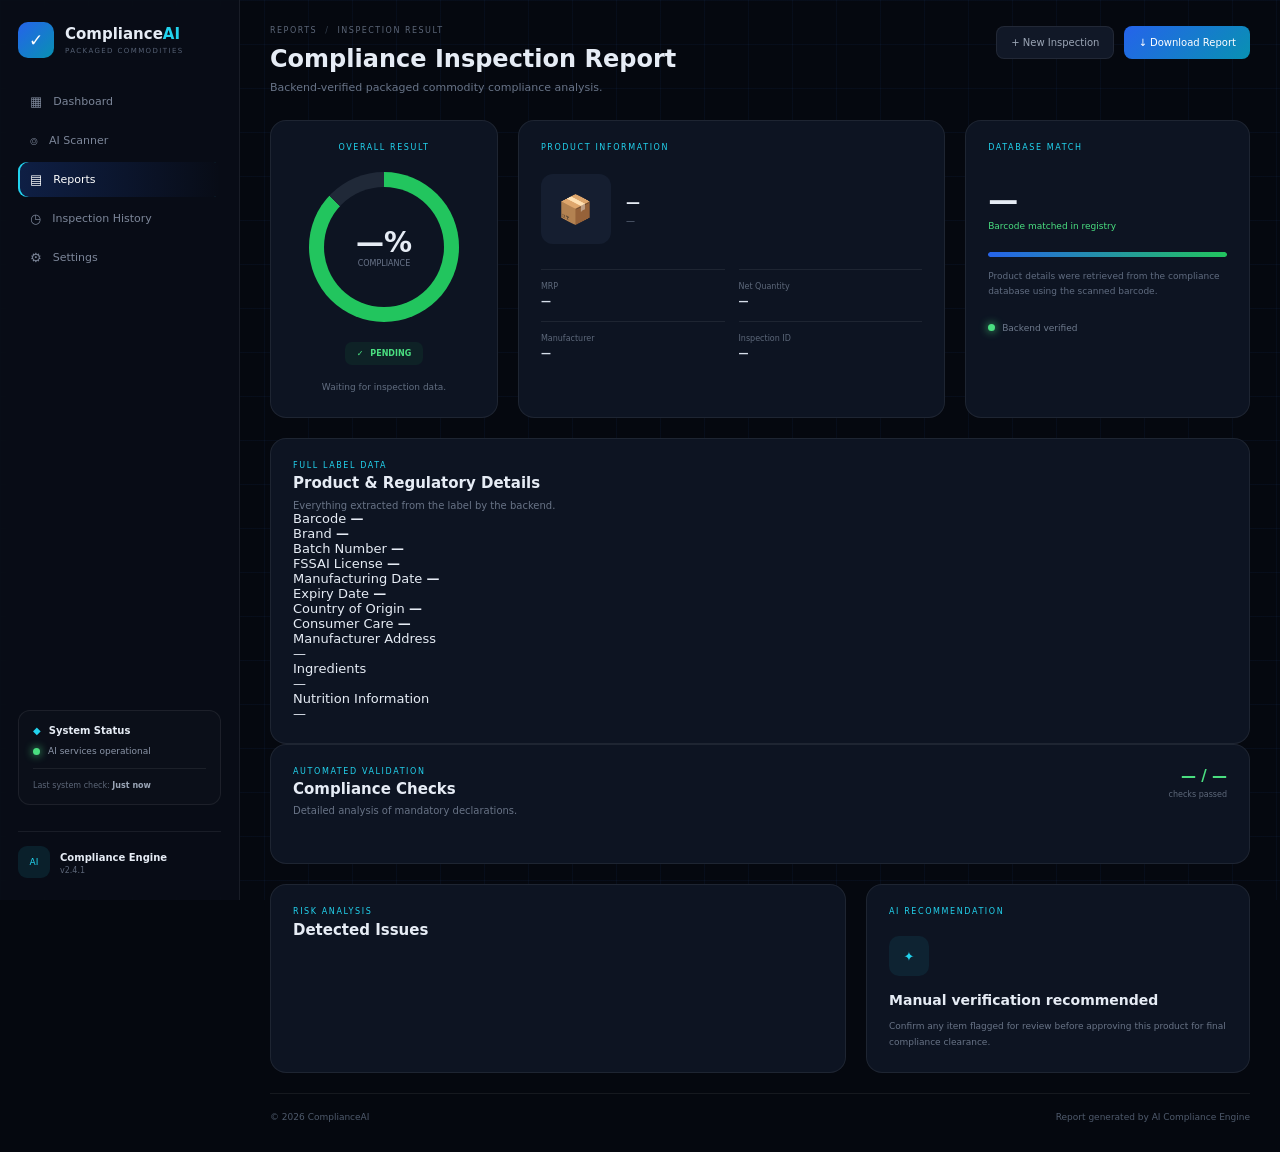
==== commit 459dc9d3: "Update result.html" ====
--- a/result.html
+++ b/result.html
@@ -2,23 +2,10 @@
 <html lang="en">
 
 <head>
-
     <meta charset="UTF-8">
-
-    <meta
-        name="viewport"
-        content="width=device-width, initial-scale=1.0"
-    >
-
-    <title>
-        ComplianceAI - Inspection Report
-    </title>
-
-    <link
-        rel="stylesheet"
-        href="style.css"
-    >
-
+    <meta name="viewport" content="width=device-width, initial-scale=1.0">
+    <title>ComplianceAI - Inspection Report</title>
+    <link rel="stylesheet" href="style.css">
 </head>
 
 
@@ -32,133 +19,64 @@
     <aside class="sidebar">
 
         <div class="logo">
-
-            <div class="logo-icon">
-                ✓
-            </div>
-
+            <div class="logo-icon">✓</div>
             <div>
-
-                <h2>
-                    Compliance<span>AI</span>
-                </h2>
-
-                <small>
-                    PACKAGED COMMODITIES
-                </small>
-
-            </div>
-
+                <h2>Compliance<span>AI</span></h2>
+                <small>PACKAGED COMMODITIES</small>
+            </div>
         </div>
 
-
         <nav>
-
             <a href="index.html">
-
                 <span>▦</span>
-
                 Dashboard
-
-            </a>
-
+            </a>
 
             <a href="scanner.html">
-
                 <span>⌾</span>
-
                 AI Scanner
-
-            </a>
-
-
-            <a
-                href="result.html"
-                class="active"
-            >
-
+            </a>
+
+            <a href="result.html" class="active">
                 <span>▤</span>
-
                 Reports
-
-            </a>
-
+            </a>
 
             <a href="#">
-
                 <span>◷</span>
-
                 Inspection History
-
-            </a>
-
+            </a>
 
             <a href="#">
-
                 <span>⚙</span>
-
                 Settings
-
-            </a>
-
+            </a>
         </nav>
 
-
         <div class="system-status">
-
             <div class="status-title">
-
-                <span class="shield">
-                    ◆
-                </span>
-
-                <strong>
-                    System Status
-                </strong>
-
-            </div>
-
+                <span class="shield">◆</span>
+                <strong>System Status</strong>
+            </div>
 
             <p>
-
                 <span class="online-dot"></span>
-
                 AI services operational
-
             </p>
 
-
             <div class="status-line"></div>
 
-
             <small>
-
-                Last system check:
-                <b>Just now</b>
-
+                Last system check: <b>Just now</b>
             </small>
-
         </div>
 
-
         <div class="sidebar-footer">
-
-            <div class="ai-mini">
-                AI
-            </div>
-
+            <div class="ai-mini">AI</div>
             <div>
-
-                <strong>
-                    Compliance Engine
-                </strong>
-
-                <small>
-                    v2.4.1
-                </small>
-
-            </div>
-
+                <strong>Compliance Engine</strong>
+                <small>v2.4.1</small>
+            </div>
         </div>
 
     </aside>
@@ -169,54 +87,28 @@
 
     <main class="main">
 
-
-        <!-- HEADER -->
-
         <header class="page-header">
 
             <div>
-
                 <div class="breadcrumb">
-
-                    REPORTS
-
-                    <span>/</span>
-
-                    INSPECTION RESULT
-
-                </div>
-
-
-                <h1>
-                    Compliance Inspection Report
-                </h1>
-
+                    REPORTS <span>/</span> INSPECTION RESULT
+                </div>
+
+                <h1>Compliance Inspection Report</h1>
 
                 <p>
-                    AI-generated packaged commodity
-                    compliance analysis.
+                    Backend-verified packaged commodity compliance analysis.
                 </p>
-
-            </div>
-
+            </div>
 
             <div class="report-actions">
-
-                <button
-                    class="secondary-button"
-                    id="newScan"
-                >
+                <button class="secondary-button" id="newScan">
                     + New Inspection
                 </button>
 
-
-                <button
-                    class="primary-report-button"
-                    id="printReport"
-                >
+                <button class="primary-report-button" id="printReport">
                     ↓ Download Report
                 </button>
-
             </div>
 
         </header>
@@ -227,204 +119,98 @@
 
         <section class="report-summary">
 
-
             <!-- SCORE -->
 
             <div class="panel score-card">
 
-                <div class="section-label">
-                    OVERALL RESULT
-                </div>
-
+                <div class="section-label">OVERALL RESULT</div>
 
                 <div class="big-score">
-
-                    <div
-                        class="score-circle"
-                        id="resultCircle"
-                    >
-
+                    <div class="score-circle" id="resultCircle">
                         <div>
-
-                            <strong id="resultScore">
-                                87%
-                            </strong>
-
-                            <small>
-                                COMPLIANCE
-                            </small>
-
+                            <strong id="resultScore">—%</strong>
+                            <small>COMPLIANCE</small>
                         </div>
-
-                    </div>
-
-                </div>
-
-
-                <div
-                    class="result-status success"
-                    id="resultStatus"
-                >
-
-                    <span>
-                        ✓
-                    </span>
-
-                    COMPLIANT
-
-                </div>
-
-
-                <p class="score-description">
-
-                    The product satisfies the majority
-                    of mandatory packaged commodity
-                    declaration requirements.
-
+                    </div>
+                </div>
+
+                <div class="result-status success" id="resultStatus">
+                    <span>✓</span>
+                    PENDING
+                </div>
+
+                <p class="score-description" id="scoreDescription">
+                    Waiting for inspection data.
                 </p>
 
             </div>
 
 
-
             <!-- PRODUCT -->
 
             <div class="panel product-summary">
 
-                <div class="section-label">
-                    PRODUCT INFORMATION
-                </div>
-
+                <div class="section-label">PRODUCT INFORMATION</div>
 
                 <div class="product-header">
-
-                    <div
-                        class="result-product-image"
-                        id="resultProductImage"
-                    >
-
-                        <span>
-                            📦
-                        </span>
-
-                    </div>
-
-
-                    <div>
-
-                        <h2 id="productName">
-                            Premium Packaged Commodity
-                        </h2>
-
-                        <p id="productCategory">
-                            Food & Beverage
-                        </p>
-
-                    </div>
-
-                </div>
-
+                    <div class="result-product-image" id="resultProductImage">
+                        <span>📦</span>
+                    </div>
+
+                    <div>
+                        <h2 id="productName">—</h2>
+                        <p id="productCategory">—</p>
+                    </div>
+                </div>
 
                 <div class="product-details">
-
-                    <div>
-
-                        <span>
-                            MRP
-                        </span>
-
-                        <strong id="mrp">
-                            ₹240
-                        </strong>
-
-                    </div>
-
-
-                    <div>
-
-                        <span>
-                            Net Quantity
-                        </span>
-
-                        <strong id="quantity">
-                            1 kg
-                        </strong>
-
-                    </div>
-
-
-                    <div>
-
-                        <span>
-                            Manufacturer
-                        </span>
-
-                        <strong id="manufacturer">
-                            ABC Foods Pvt. Ltd.
-                        </strong>
-
-                    </div>
-
-
-                    <div>
-
-                        <span>
-                            Inspection ID
-                        </span>
-
-                        <strong id="inspectionId">
-                            CAI-2026-00128
-                        </strong>
-
-                    </div>
-
-                </div>
-
-            </div>
-
-
-
-            <!-- AI CONFIDENCE -->
+                    <div>
+                        <span>MRP</span>
+                        <strong id="mrp">—</strong>
+                    </div>
+
+                    <div>
+                        <span>Net Quantity</span>
+                        <strong id="quantity">—</strong>
+                    </div>
+
+                    <div>
+                        <span>Manufacturer</span>
+                        <strong id="manufacturer">—</strong>
+                    </div>
+
+                    <div>
+                        <span>Inspection ID</span>
+                        <strong id="inspectionId">—</strong>
+                    </div>
+                </div>
+
+            </div>
+
+
+            <!-- DATABASE MATCH -->
 
             <div class="panel confidence-card">
 
-                <div class="section-label">
-                    AI CONFIDENCE
-                </div>
-
+                <div class="section-label">DATABASE MATCH</div>
 
                 <div class="confidence-number">
-                    <strong>
-                        94.6%
-                    </strong>
-
-                    <span>
-                        High confidence
-                    </span>
-                </div>
-
+                    <strong id="matchBarcode">—</strong>
+                    <span>Barcode matched in registry</span>
+                </div>
 
                 <div class="confidence-bar">
-
-                    <span
-                        style="width:94.6%"
-                    ></span>
-
-                </div>
-
+                    <span style="width:100%"></span>
+                </div>
 
                 <p>
-                    Computer vision and OCR
-                    extraction confidence.
+                    Product details were retrieved from the compliance
+                    database using the scanned barcode.
                 </p>
 
-
                 <div class="engine-status">
-
                     <span class="online-dot"></span>
-
-                    AI engine verified
-
+                    Backend verified
                 </div>
 
             </div>
@@ -433,257 +219,100 @@
 
 
 
+        <!-- FULL LABEL DETAILS -->
+
+        <section class="panel details-panel">
+
+            <div class="panel-header">
+                <div>
+                    <div class="section-label">FULL LABEL DATA</div>
+                    <h2>Product & Regulatory Details</h2>
+                    <p>Everything extracted from the label by the backend.</p>
+                </div>
+            </div>
+
+            <div class="details-grid">
+                <div>
+                    <span>Barcode</span>
+                    <strong id="barcode">—</strong>
+                </div>
+
+                <div>
+                    <span>Brand</span>
+                    <strong id="brand">—</strong>
+                </div>
+
+                <div>
+                    <span>Batch Number</span>
+                    <strong id="batchNumber">—</strong>
+                </div>
+
+                <div>
+                    <span>FSSAI License</span>
+                    <strong id="fssai">—</strong>
+                </div>
+
+                <div>
+                    <span>Manufacturing Date</span>
+                    <strong id="mfgDate">—</strong>
+                </div>
+
+                <div>
+                    <span>Expiry Date</span>
+                    <strong id="expiryDateField">—</strong>
+                </div>
+
+                <div>
+                    <span>Country of Origin</span>
+                    <strong id="countryOfOrigin">—</strong>
+                </div>
+
+                <div>
+                    <span>Consumer Care</span>
+                    <strong id="consumerCareDetail">—</strong>
+                </div>
+            </div>
+
+            <div class="details-long">
+                <div>
+                    <span>Manufacturer Address</span>
+                    <p id="manufacturerAddress">—</p>
+                </div>
+
+                <div>
+                    <span>Ingredients</span>
+                    <p id="ingredients">—</p>
+                </div>
+
+                <div>
+                    <span>Nutrition Information</span>
+                    <p id="nutritionInfo">—</p>
+                </div>
+            </div>
+
+        </section>
+
+
+
         <!-- DETECTION GRID -->
 
         <section class="panel detection-panel">
 
-
             <div class="panel-header">
-
-                <div>
-
-                    <div class="section-label">
-                        AUTOMATED VALIDATION
-                    </div>
-
-                    <h2>
-                        Compliance Checks
-                    </h2>
-
-                    <p>
-                        Detailed analysis of mandatory
-                        declarations.
-                    </p>
-
-                </div>
-
-
-                <div class="checks-count">
-
-                    <strong>
-                        7 / 8
-                    </strong>
-
-                    <span>
-                        checks passed
-                    </span>
-
-                </div>
-
-            </div>
-
-
-
-            <div class="checks-grid">
-
-
-                <div class="check-item passed">
-
-                    <div class="check-icon">
-                        ✓
-                    </div>
-
-                    <div>
-
-                        <strong>
-                            MRP Declaration
-                        </strong>
-
-                        <small>
-                            Maximum Retail Price detected
-                        </small>
-
-                    </div>
-
-                    <span>
-                        PASS
-                    </span>
-
-                </div>
-
-
-
-                <div class="check-item passed">
-
-                    <div class="check-icon">
-                        ✓
-                    </div>
-
-                    <div>
-
-                        <strong>
-                            Net Quantity
-                        </strong>
-
-                        <small>
-                            Quantity declaration detected
-                        </small>
-
-                    </div>
-
-                    <span>
-                        PASS
-                    </span>
-
-                </div>
-
-
-
-                <div class="check-item passed">
-
-                    <div class="check-icon">
-                        ✓
-                    </div>
-
-                    <div>
-
-                        <strong>
-                            Manufacturer
-                        </strong>
-
-                        <small>
-                            Manufacturer details detected
-                        </small>
-
-                    </div>
-
-                    <span>
-                        PASS
-                    </span>
-
-                </div>
-
-
-
-                <div class="check-item passed">
-
-                    <div class="check-icon">
-                        ✓
-                    </div>
-
-                    <div>
-
-                        <strong>
-                            Consumer Care
-                        </strong>
-
-                        <small>
-                            Contact information detected
-                        </small>
-
-                    </div>
-
-                    <span>
-                        PASS
-                    </span>
-
-                </div>
-
-
-
-                <div class="check-item passed">
-
-                    <div class="check-icon">
-                        ✓
-                    </div>
-
-                    <div>
-
-                        <strong>
-                            Country of Origin
-                        </strong>
-
-                        <small>
-                            Country declaration detected
-                        </small>
-
-                    </div>
-
-                    <span>
-                        PASS
-                    </span>
-
-                </div>
-
-
-
-                <div class="check-item passed">
-
-                    <div class="check-icon">
-                        ✓
-                    </div>
-
-                    <div>
-
-                        <strong>
-                            Date Declaration
-                        </strong>
-
-                        <small>
-                            Date information detected
-                        </small>
-
-                    </div>
-
-                    <span>
-                        PASS
-                    </span>
-
-                </div>
-
-
-
-                <div class="check-item passed">
-
-                    <div class="check-icon">
-                        ✓
-                    </div>
-
-                    <div>
-
-                        <strong>
-                            Product Name
-                        </strong>
-
-                        <small>
-                            Commodity name detected
-                        </small>
-
-                    </div>
-
-                    <span>
-                        PASS
-                    </span>
-
-                </div>
-
-
-
-                <div class="check-item warning">
-
-                    <div class="check-icon">
-                        !
-                    </div>
-
-                    <div>
-
-                        <strong>
-                            Expiry Information
-                        </strong>
-
-                        <small>
-                            Declaration requires review
-                        </small>
-
-                    </div>
-
-                    <span>
-                        REVIEW
-                    </span>
-
-                </div>
-
-            </div>
+                <div>
+                    <div class="section-label">AUTOMATED VALIDATION</div>
+                    <h2>Compliance Checks</h2>
+                    <p>Detailed analysis of mandatory declarations.</p>
+                </div>
+
+                <div class="checks-count" id="checksCount">
+                    <strong>— / —</strong>
+                    <span>checks passed</span>
+                </div>
+            </div>
+
+            <!-- Populated by JS from the backend response -->
+            <div class="checks-grid" id="checksGrid"></div>
 
         </section>
 
@@ -693,68 +322,22 @@
 
         <section class="report-bottom">
 
-
             <div class="panel violations-panel">
-
-                <div class="section-label">
-                    RISK ANALYSIS
-                </div>
-
-                <h2>
-                    Detected Issues
-                </h2>
-
-
-                <div class="risk-item">
-
-                    <div class="risk-number">
-                        01
-                    </div>
-
-                    <div>
-
-                        <strong>
-                            Expiry declaration requires review
-                        </strong>
-
-                        <p>
-                            AI could not confidently verify
-                            the expiry/best-before information.
-                            Manual verification is recommended.
-                        </p>
-
-                    </div>
-
-                    <span class="risk-medium">
-                        MEDIUM
-                    </span>
-
-                </div>
-
-            </div>
-
-
+                <div class="section-label">RISK ANALYSIS</div>
+                <h2>Detected Issues</h2>
+
+                <!-- Populated by JS from the backend response -->
+                <div id="riskList"></div>
+            </div>
 
             <div class="panel recommendation-panel">
-
-                <div class="section-label">
-                    AI RECOMMENDATION
-                </div>
-
-                <div class="recommendation-icon">
-                    ✦
-                </div>
-
-                <h2>
-                    Manual verification recommended
-                </h2>
-
+                <div class="section-label">AI RECOMMENDATION</div>
+                <div class="recommendation-icon">✦</div>
+                <h2>Manual verification recommended</h2>
                 <p>
-                    Review the expiry declaration before
-                    approving this product for final
-                    compliance clearance.
+                    Confirm any item flagged for review before approving
+                    this product for final compliance clearance.
                 </p>
-
             </div>
 
         </section>
@@ -764,15 +347,8 @@
         <!-- FOOTER -->
 
         <footer>
-
-            <span>
-                © 2026 ComplianceAI
-            </span>
-
-            <span>
-                Report generated by AI Compliance Engine
-            </span>
-
+            <span>© 2026 ComplianceAI</span>
+            <span>Report generated by AI Compliance Engine</span>
         </footer>
 
     </main>
--- a/style.css
+++ b/style.css
@@ -1,5 +1,22 @@
-@import url('https://fonts.googleapis.com/css2?family=Inter:wght@400;500;600;700;800&display=swap');
-
+/* =====================================================
+   COMPLIANCEAI - GLOBAL STYLES
+   (this whole BASE section was missing from your file)
+===================================================== */
+
+:root {
+    --bg: #05080f;
+    --panel: #0d1422;
+    --panel-2: #111a2c;
+    --border: rgba(255, 255, 255, .07);
+    --text: #e6ecf5;
+    --muted: #687386;
+    --blue: #2563eb;
+    --cyan: #22d3ee;
+    --green: #22c55e;
+    --red: #ef4444;
+    --amber: #f59e0b;
+    --sidebar-width: 240px;
+}
 
 * {
     margin: 0;
@@ -7,1748 +24,1291 @@
     box-sizing: border-box;
 }
 
-
-:root {
-
-    --bg: #070b14;
-    --sidebar: #0a0f1c;
-    --panel: rgba(14, 20, 34, 0.88);
-
-    --border: rgba(255,255,255,0.08);
-
-    --text: #f4f7fb;
-    --muted: #8993a7;
-
-    --blue: #3b82f6;
-    --cyan: #22d3ee;
-    --green: #22c55e;
-    --red: #ef4444;
-    --purple: #a855f7;
-
-}
-
-
 body {
-
-    font-family: "Inter", sans-serif;
-
-    background:
-        radial-gradient(
-            circle at 75% 10%,
-            rgba(37,99,235,.12),
-            transparent 30%
-        ),
-        radial-gradient(
-            circle at 15% 80%,
-            rgba(168,85,247,.08),
-            transparent 30%
-        ),
-        var(--bg);
-
+    min-height: 100vh;
     color: var(--text);
-
-    min-height: 100vh;
-
-}
-
-
-/* BACKGROUND GRID */
+    background: var(--bg);
+    font-family: "Segoe UI", system-ui, -apple-system, sans-serif;
+    font-size: 13px;
+    -webkit-font-smoothing: antialiased;
+}
+
+h1, h2, h3 { font-weight: 600; line-height: 1.3; }
+a { text-decoration: none; color: inherit; }
+button { font-family: inherit; }
+small { display: block; }
 
 .background-grid {
-
     position: fixed;
-
     inset: 0;
-
+    z-index: -1;
     pointer-events: none;
-
-    opacity: .15;
-
     background-image:
-        linear-gradient(
-            rgba(255,255,255,.03) 1px,
-            transparent 1px
-        ),
-        linear-gradient(
-            90deg,
-            rgba(255,255,255,.03) 1px,
-            transparent 1px
-        );
-
-    background-size: 50px 50px;
-
-}
-
-
-/* SIDEBAR */
+        linear-gradient(rgba(59, 130, 246, .05) 1px, transparent 1px),
+        linear-gradient(90deg, rgba(59, 130, 246, .05) 1px, transparent 1px);
+    background-size: 44px 44px;
+}
+
+/* ---------- SIDEBAR ---------- */
 
 .sidebar {
-
     position: fixed;
-
+    top: 0;
     left: 0;
-    top: 0;
-    bottom: 0;
-
-    width: 255px;
-
-    background:
-        linear-gradient(
-            180deg,
-            rgba(12,18,32,.98),
-            rgba(7,11,20,.98)
-        );
-
+    width: var(--sidebar-width);
+    height: 100vh;
+    padding: 22px 18px;
+    display: flex;
+    flex-direction: column;
+    gap: 26px;
+    overflow-y: auto;
     border-right: 1px solid var(--border);
-
-    padding: 28px 18px;
-
-    display: flex;
-
+    background: rgba(9, 14, 24, .9);
+    backdrop-filter: blur(10px);
+}
+
+.logo {
+    display: flex;
+    align-items: center;
+    gap: 11px;
+}
+
+.logo-icon {
+    width: 36px;
+    height: 36px;
+    display: grid;
+    place-items: center;
+    flex-shrink: 0;
+    border-radius: 10px;
+    color: white;
+    font-size: 17px;
+    background: linear-gradient(135deg, var(--blue), #0891b2);
+}
+
+.logo h2 { font-size: 15px; }
+.logo h2 span { color: var(--cyan); }
+.logo small { color: #556074; font-size: 7px; letter-spacing: 1.4px; margin-top: 3px; }
+
+.sidebar nav {
+    display: flex;
     flex-direction: column;
-
-    z-index: 10;
-
-}
-
-
-/* LOGO */
-
-.logo {
-
-    display: flex;
-
-    align-items: center;
-
+    gap: 4px;
+}
+
+.sidebar nav a {
+    display: flex;
+    align-items: center;
+    gap: 11px;
+    padding: 10px 12px;
+    border-radius: 9px;
+    color: #7c8699;
+    font-size: 11px;
+    transition: .2s;
+}
+
+.sidebar nav a span { font-size: 13px; }
+
+.sidebar nav a:hover {
+    color: #d3dbe8;
+    background: rgba(255, 255, 255, .04);
+}
+
+.sidebar nav a.active {
+    color: white;
+    background: linear-gradient(90deg, rgba(37, 99, 235, .22), transparent);
+    box-shadow: inset 2px 0 0 var(--cyan);
+}
+
+.system-status {
+    margin-top: auto;
+    padding: 14px;
+    border: 1px solid var(--border);
+    border-radius: 12px;
+    background: rgba(255, 255, 255, .015);
+}
+
+.status-title {
+    display: flex;
+    align-items: center;
+    gap: 8px;
+    font-size: 10px;
+}
+
+.status-title .shield { color: var(--cyan); }
+
+.system-status p {
+    display: flex;
+    align-items: center;
+    gap: 8px;
+    margin-top: 10px;
+    color: #8b95a8;
+    font-size: 9px;
+}
+
+.online-dot {
+    width: 7px;
+    height: 7px;
+    flex-shrink: 0;
+    border-radius: 50%;
+    background: #4ade80;
+    box-shadow: 0 0 8px #4ade80;
+    animation: pulseDot 2s infinite;
+}
+
+@keyframes pulseDot {
+    50% { opacity: .35; }
+}
+
+.status-line {
+    height: 1px;
+    margin: 12px 0;
+    background: var(--border);
+}
+
+.system-status small { color: #5c6678; font-size: 8px; }
+.system-status b { color: #9aa5b6; }
+
+.sidebar-footer {
+    display: flex;
+    align-items: center;
+    gap: 10px;
+    padding-top: 14px;
+    border-top: 1px solid var(--border);
+}
+
+.ai-mini {
+    width: 32px;
+    height: 32px;
+    display: grid;
+    place-items: center;
+    flex-shrink: 0;
+    border-radius: 9px;
+    color: var(--cyan);
+    font-size: 9px;
+    background: rgba(34, 211, 238, .1);
+}
+
+.sidebar-footer strong { font-size: 10px; }
+.sidebar-footer small { color: #5c6678; font-size: 8px; margin-top: 2px; }
+
+/* ---------- MAIN ---------- */
+
+.main {
+    margin-left: var(--sidebar-width);
+    padding: 26px 30px 30px;
+}
+
+.page-header {
+    display: flex;
+    align-items: flex-start;
+    justify-content: space-between;
+    gap: 20px;
+    flex-wrap: wrap;
+    margin-bottom: 26px;
+}
+
+.breadcrumb {
+    color: #5c6678;
+    font-size: 8px;
+    letter-spacing: 1.5px;
+    margin-bottom: 9px;
+}
+
+.breadcrumb span { color: #36404f; margin: 0 4px; }
+
+.page-header h1 { font-size: 24px; }
+
+.page-header > div > p {
+    color: var(--muted);
+    font-size: 11px;
+    margin-top: 6px;
+}
+
+.header-actions {
+    display: flex;
+    align-items: center;
     gap: 12px;
-
-    padding: 5px 10px 30px;
-
-}
-
-
-.logo-icon {
-
+}
+
+.live-status {
+    display: flex;
+    align-items: center;
+    gap: 7px;
+    padding: 7px 11px;
+    border: 1px solid rgba(34, 197, 94, .2);
+    border-radius: 7px;
+    color: #4ade80;
+    font-size: 8px;
+    letter-spacing: 1px;
+    background: rgba(34, 197, 94, .07);
+}
+
+.live-status span {
+    width: 6px;
+    height: 6px;
+    border-radius: 50%;
+    background: #4ade80;
+    animation: pulseDot 2s infinite;
+}
+
+.notification {
+    position: relative;
+    width: 34px;
+    height: 34px;
+    border: 1px solid var(--border);
+    border-radius: 9px;
+    color: #8b95a8;
+    background: rgba(255, 255, 255, .02);
+    cursor: pointer;
+}
+
+.notification i {
+    position: absolute;
+    top: 7px;
+    right: 7px;
+    width: 6px;
+    height: 6px;
+    border-radius: 50%;
+    background: var(--red);
+}
+
+.profile {
+    display: flex;
+    align-items: center;
+    gap: 9px;
+    padding: 5px 12px 5px 5px;
+    border: 1px solid var(--border);
+    border-radius: 30px;
+    background: rgba(255, 255, 255, .02);
+}
+
+.profile-avatar {
+    width: 30px;
+    height: 30px;
+    display: grid;
+    place-items: center;
+    border-radius: 50%;
+    color: white;
+    font-size: 11px;
+    background: linear-gradient(135deg, var(--blue), #0891b2);
+}
+
+.profile strong { font-size: 10px; }
+.profile small { color: #5c6678; font-size: 8px; }
+
+/* ---------- PANELS ---------- */
+
+.panel {
+    padding: 22px;
+    border: 1px solid var(--border);
+    border-radius: 16px;
+    background: var(--panel);
+}
+
+.panel-header {
+    display: flex;
+    align-items: flex-start;
+    justify-content: space-between;
+    gap: 15px;
+}
+
+.panel-header h2 { font-size: 15px; margin-top: 4px; }
+
+.panel-header p {
+    color: var(--muted);
+    font-size: 10px;
+    margin-top: 6px;
+    max-width: 320px;
+}
+
+.section-label {
+    color: var(--cyan);
+    font-size: 8px;
+    letter-spacing: 1.6px;
+}
+
+.panel-icon,
+.more-button {
+    width: 34px;
+    height: 34px;
+    display: grid;
+    place-items: center;
+    flex-shrink: 0;
+    border: 1px solid var(--border);
+    border-radius: 9px;
+    color: var(--cyan);
+    background: rgba(34, 211, 238, .06);
+    cursor: pointer;
+}
+
+.more-button { color: #8b95a8; background: transparent; }
+.muted { color: var(--muted); }
+
+/* ---------- STATS ---------- */
+
+.stats {
+    display: grid;
+    grid-template-columns: repeat(4, 1fr);
+    gap: 16px;
+    margin-bottom: 20px;
+}
+
+.stat-card {
+    display: flex;
+    align-items: flex-start;
+    justify-content: space-between;
+    gap: 12px;
+    padding: 20px;
+    border: 1px solid var(--border);
+    border-radius: 14px;
+    background: var(--panel);
+}
+
+.stat-content p { color: #5c6678; font-size: 9px; letter-spacing: .6px; }
+.stat-content h2 { font-size: 27px; margin: 9px 0; }
+
+.trend { display: block; font-size: 9px; }
+.trend small { display: inline; color: #4f5a6c; font-size: 8px; margin-left: 4px; }
+.trend.positive { color: #4ade80; }
+.trend.negative { color: #f87171; }
+
+.stat-icon {
     width: 42px;
     height: 42px;
-
-    display: grid;
-
-    place-items: center;
-
+    display: grid;
+    place-items: center;
+    flex-shrink: 0;
+    border-radius: 11px;
+    font-size: 17px;
+}
+
+.stat-icon.blue { color: #60a5fa; background: rgba(37, 99, 235, .12); }
+.stat-icon.green-bg { color: #4ade80; background: rgba(34, 197, 94, .12); }
+.stat-icon.red-bg { color: #f87171; background: rgba(239, 68, 68, .12); }
+.stat-icon.purple { color: #c084fc; background: rgba(168, 85, 247, .12); }
+
+/* ---------- DASHBOARD GRID ---------- */
+
+.dashboard-grid {
+    display: grid;
+    grid-template-columns: 1.4fr 1fr;
+    gap: 20px;
+    margin-bottom: 20px;
+}
+
+.scanner-box {
+    position: relative;
+    display: block;
+    margin-top: 22px;
+    padding: 34px 24px;
+    text-align: center;
+    overflow: hidden;
+    border: 1px dashed rgba(59, 130, 246, .35);
+    border-radius: 14px;
+    background: rgba(37, 99, 235, .04);
+    transition: .3s;
+}
+
+.scanner-box:hover { border-color: var(--cyan); }
+
+.scanner-glow {
+    position: absolute;
+    inset: 0;
+    background: radial-gradient(circle at center, rgba(34, 211, 238, .1), transparent 60%);
+    pointer-events: none;
+}
+
+.scanner-animation {
+    position: relative;
+    width: 84px;
+    height: 84px;
+    margin: 0 auto 18px;
+    display: grid;
+    place-items: center;
+}
+
+.scan-ring {
+    position: absolute;
+    inset: 0;
+    border: 1px solid rgba(34, 211, 238, .35);
+    border-radius: 22px;
+    animation: scanningPulse 2s infinite;
+}
+
+.scan-icon {
+    width: 60px;
+    height: 60px;
+    display: grid;
+    place-items: center;
+    border-radius: 16px;
+    color: var(--cyan);
+    font-size: 26px;
+    background: rgba(34, 211, 238, .08);
+}
+
+.scan-line {
+    position: absolute;
+    left: 10%;
+    width: 80%;
+    height: 1px;
+    background: linear-gradient(90deg, transparent, var(--cyan), transparent);
+    animation: scanSweep 2.4s infinite ease-in-out;
+}
+
+@keyframes scanSweep {
+    0%, 100% { top: 12%; opacity: .2; }
+    50% { top: 85%; opacity: 1; }
+}
+
+.scanner-box h3 { font-size: 15px; }
+
+.scanner-box p {
+    max-width: 330px;
+    margin: 8px auto 20px;
+    color: var(--muted);
+    font-size: 10px;
+    line-height: 1.7;
+}
+
+.primary-button {
+    display: inline-flex;
+    align-items: center;
+    gap: 9px;
+    padding: 12px 20px;
+    border-radius: 9px;
+    color: white;
+    font-size: 11px;
+    background: linear-gradient(135deg, var(--blue), #0891b2);
+    box-shadow: 0 8px 25px rgba(37, 99, 235, .22);
+}
+
+/* COMPLIANCE CIRCLE */
+
+.circle-container {
+    display: flex;
+    justify-content: center;
+    margin: 26px 0;
+}
+
+.compliance-circle {
+    position: relative;
+    width: 155px;
+    height: 155px;
+    display: grid;
+    place-items: center;
+    border-radius: 50%;
+    background: conic-gradient(var(--green) 0deg 313deg, #202938 313deg 360deg);
+}
+
+.circle-inner {
+    position: relative;
+    width: 124px;
+    height: 124px;
+    display: grid;
+    place-items: center;
+    align-content: center;
+    border-radius: 50%;
+    background: var(--panel);
+}
+
+.circle-inner strong { font-size: 30px; }
+.circle-inner small { color: #5c6678; font-size: 8px; letter-spacing: 1px; }
+
+.legend { display: flex; flex-direction: column; gap: 12px; }
+
+.legend > div {
+    display: flex;
+    align-items: center;
+    gap: 10px;
+    padding: 11px 13px;
+    border: 1px solid var(--border);
+    border-radius: 10px;
+    font-size: 10px;
+}
+
+.legend > div > span:nth-child(2) { flex: 1; }
+.legend small { color: #5c6678; font-size: 8px; margin-top: 3px; }
+
+.dot {
+    width: 9px;
+    height: 9px;
+    flex-shrink: 0;
+    border-radius: 50%;
+}
+
+.green-dot { background: var(--green); }
+.red-dot { background: var(--red); }
+
+/* ---------- RECENT TABLE ---------- */
+
+.recent { margin-bottom: 20px; }
+
+.view-all { color: var(--cyan); font-size: 10px; }
+
+.table-container {
+    margin-top: 20px;
+    overflow-x: auto;
+}
+
+table {
+    width: 100%;
+    border-collapse: collapse;
+    min-width: 620px;
+}
+
+thead th {
+    padding: 10px 12px;
+    text-align: left;
+    color: #5c6678;
+    font-size: 8px;
+    font-weight: 600;
+    letter-spacing: 1.2px;
+    border-bottom: 1px solid var(--border);
+}
+
+tbody td {
+    padding: 14px 12px;
+    color: #98a2b3;
+    font-size: 10px;
+    border-bottom: 1px solid rgba(255, 255, 255, .04);
+}
+
+tbody tr:hover { background: rgba(255, 255, 255, .02); }
+
+.product-cell {
+    display: flex;
+    align-items: center;
+    gap: 11px;
+}
+
+.product-icon {
+    width: 36px;
+    height: 36px;
+    display: grid;
+    place-items: center;
+    border-radius: 9px;
+    background: #151e30;
+    font-size: 16px;
+}
+
+.product-cell strong { display: block; color: var(--text); font-size: 10px; }
+.product-cell small { color: #5c6678; font-size: 8px; margin-top: 3px; }
+
+.score {
+    display: flex;
+    align-items: center;
+    gap: 10px;
+}
+
+.score-bar {
+    width: 90px;
+    height: 5px;
+    overflow: hidden;
+    border-radius: 10px;
+    background: #202938;
+}
+
+.score-bar span {
+    display: block;
+    height: 100%;
+    border-radius: 10px;
+    background: linear-gradient(90deg, var(--blue), var(--cyan));
+}
+
+.badge {
+    display: inline-flex;
+    align-items: center;
+    gap: 6px;
+    padding: 6px 9px;
+    border-radius: 6px;
+    font-size: 7px;
+    font-weight: 700;
+    letter-spacing: .5px;
+}
+
+.badge i {
+    width: 5px;
+    height: 5px;
+    border-radius: 50%;
+    background: currentColor;
+}
+
+.badge.success { color: #4ade80; background: rgba(34, 197, 94, .1); }
+.badge.danger { color: #f87171; background: rgba(239, 68, 68, .1); }
+
+/* ---------- FOOTER ---------- */
+
+footer {
+    display: flex;
+    justify-content: space-between;
+    gap: 12px;
+    flex-wrap: wrap;
+    padding-top: 18px;
+    border-top: 1px solid var(--border);
+    color: #4f5a6c;
+    font-size: 9px;
+}
+
+/* =====================================================
+   SCANNER PAGE
+===================================================== */
+
+.scanner-page {
+    display: grid;
+    grid-template-columns: 1.7fr .8fr;
+    gap: 20px;
+}
+
+.scanner-main-panel { min-height: 650px; }
+
+.scanner-top {
+    display: flex;
+    justify-content: space-between;
+    align-items: flex-start;
+}
+
+.scanner-status {
+    color: #5ee695;
+    font-size: 10px;
+    display: flex;
+    align-items: center;
+    gap: 7px;
+}
+
+.upload-zone {
+    position: relative;
+    height: 330px;
+    margin-top: 28px;
+    border: 1px dashed rgba(59, 130, 246, .35);
+    border-radius: 16px;
+    background: radial-gradient(circle, rgba(37, 99, 235, .09), transparent 60%);
+    display: flex;
+    align-items: center;
+    justify-content: center;
+    cursor: pointer;
+    overflow: hidden;
+    transition: .3s;
+}
+
+.upload-zone:hover,
+.upload-zone.dragging {
+    border-color: var(--cyan);
+    background: radial-gradient(circle, rgba(34, 211, 238, .09), transparent 60%);
+}
+
+.upload-content {
+    display: flex;
+    flex-direction: column;
+    align-items: center;
+    text-align: center;
+}
+
+.upload-big-icon {
+    width: 70px;
+    height: 70px;
+    display: grid;
+    place-items: center;
+    border-radius: 18px;
+    color: var(--cyan);
+    font-size: 30px;
+    background: rgba(34, 211, 238, .08);
+    border: 1px solid rgba(34, 211, 238, .18);
+    box-shadow: 0 0 35px rgba(34, 211, 238, .08);
+    margin-bottom: 20px;
+}
+
+.upload-content h3 { font-size: 16px; }
+.upload-content p { color: #737e91; font-size: 11px; margin-top: 8px; }
+
+.file-types {
+    color: #505c70;
+    font-size: 9px;
+    line-height: 1.8;
+    margin-top: 18px;
+}
+
+.image-preview {
+    position: absolute;
+    inset: 15px;
+    display: none;
     border-radius: 12px;
-
-    font-size: 22px;
-    font-weight: 800;
-
+    overflow: hidden;
+}
+
+.image-preview img {
+    width: 100%;
+    height: 100%;
+    object-fit: contain;
+    background: #070b14;
+}
+
+.preview-overlay {
+    position: absolute;
+    left: 15px;
+    bottom: 15px;
+    padding: 7px 10px;
+    background: rgba(34, 197, 94, .12);
+    color: #4ade80;
+    border: 1px solid rgba(34, 197, 94, .2);
+    border-radius: 6px;
+    font-size: 8px;
+}
+
+.remove-image {
+    position: absolute;
+    right: 12px;
+    top: 12px;
+    width: 32px;
+    height: 32px;
+    border: 0;
+    border-radius: 8px;
     color: white;
-
-    background:
-        linear-gradient(
-            135deg,
-            #2563eb,
-            #06b6d4
-        );
-
-    box-shadow:
-        0 0 25px rgba(37,99,235,.35);
-
-}
-
-
-.logo h2 {
-
-    font-size: 17px;
-
-    letter-spacing: -.5px;
-
-}
-
-
-.logo h2 span {
-
+    background: rgba(239, 68, 68, .8);
+    cursor: pointer;
+    font-size: 20px;
+    z-index: 3;
+}
+
+.scan-options {
+    display: grid;
+    grid-template-columns: repeat(3, 1fr);
+    gap: 10px;
+    margin-top: 18px;
+}
+
+.option {
+    display: flex;
+    align-items: center;
+    gap: 9px;
+    padding: 12px;
+    border: 1px solid var(--border);
+    border-radius: 10px;
+    background: rgba(255, 255, 255, .015);
+}
+
+.option-icon {
+    width: 28px;
+    height: 28px;
+    display: grid;
+    place-items: center;
+    border-radius: 7px;
     color: var(--cyan);
-
-}
-
-
-.logo small {
-
+    background: rgba(34, 211, 238, .07);
+}
+
+.option strong { display: block; font-size: 9px; }
+.option small { display: block; color: #596477; font-size: 7px; margin-top: 3px; }
+
+.toggle {
+    margin-left: auto;
+    width: 25px;
+    height: 13px;
+    flex-shrink: 0;
+    border-radius: 20px;
+    background: #273143;
+    position: relative;
+}
+
+.toggle::after {
+    content: "";
+    position: absolute;
+    width: 9px;
+    height: 9px;
+    top: 2px;
+    left: 2px;
+    border-radius: 50%;
+    background: #647084;
+    transition: .2s;
+}
+
+.toggle.active { background: rgba(34, 197, 94, .25); }
+.toggle.active::after { left: 14px; background: var(--green); }
+
+.scan-button {
+    width: 100%;
+    border: 0;
+    margin-top: 18px;
+    padding: 15px;
+    border-radius: 10px;
+    color: #667085;
+    background: #141b29;
+    font-family: inherit;
+    font-size: 11px;
+    cursor: not-allowed;
+    transition: .3s;
+}
+
+.scan-button.ready {
+    color: white;
+    cursor: pointer;
+    background: linear-gradient(135deg, #2563eb, #0891b2);
+    box-shadow: 0 8px 25px rgba(37, 99, 235, .18);
+}
+
+.scan-button b { float: right; font-size: 15px; }
+
+.scanner-info {
+    display: flex;
+    flex-direction: column;
+    gap: 20px;
+}
+
+.info-card { flex: 1; }
+
+.check-list {
+    display: flex;
+    flex-direction: column;
+    gap: 16px;
+    margin-top: 24px;
+}
+
+.check-list div {
+    display: flex;
+    align-items: center;
+    gap: 10px;
+    color: #8993a7;
+    font-size: 10px;
+}
+
+.check-list span {
+    width: 20px;
+    height: 20px;
+    display: grid;
+    place-items: center;
+    border-radius: 6px;
+    color: #4ade80;
+    background: rgba(34, 197, 94, .08);
+}
+
+.tip-card {
+    display: flex;
+    gap: 13px;
+    align-items: flex-start;
+}
+
+.tip-icon {
+    width: 38px;
+    height: 38px;
+    display: grid;
+    place-items: center;
+    flex-shrink: 0;
+    color: var(--cyan);
+    border-radius: 10px;
+    background: rgba(34, 211, 238, .08);
+}
+
+.tip-card strong { font-size: 11px; }
+.tip-card p { color: #687386; font-size: 9px; line-height: 1.7; margin-top: 6px; }
+
+/* SCANNING OVERLAY */
+
+.scanning-overlay {
+    position: fixed;
+    inset: 0;
+    z-index: 100;
+    display: none;
+    align-items: center;
+    justify-content: center;
+    background: rgba(3, 7, 14, .92);
+    backdrop-filter: blur(12px);
+}
+
+.scanning-overlay.show { display: flex; }
+
+.scanning-window {
+    width: min(500px, 90%);
+    padding: 40px;
+    text-align: center;
+    border: 1px solid rgba(59, 130, 246, .2);
+    border-radius: 20px;
+    background: linear-gradient(145deg, var(--panel-2), #080d18);
+    box-shadow: 0 30px 100px rgba(0, 0, 0, .5);
+}
+
+.scanning-icon {
+    position: relative;
+    width: 80px;
+    height: 80px;
+    margin: auto;
+    display: grid;
+    place-items: center;
+    border-radius: 20px;
+    color: var(--cyan);
+    background: rgba(34, 211, 238, .08);
+    font-size: 30px;
+}
+
+.scanning-ring {
+    position: absolute;
+    inset: -10px;
+    border: 1px solid rgba(34, 211, 238, .35);
+    border-radius: 25px;
+    animation: scanningPulse 1.5s infinite;
+}
+
+@keyframes scanningPulse {
+    0% { transform: scale(.85); opacity: 1; }
+    100% { transform: scale(1.15); opacity: 0; }
+}
+
+.scan-title {
+    color: var(--cyan);
+    font-size: 9px;
+    letter-spacing: 2px;
+    margin-top: 25px;
+}
+
+.scanning-window h2 { font-size: 22px; margin-top: 10px; }
+.scanning-window > p { color: #697489; font-size: 10px; margin-top: 8px; }
+
+.progress-container {
+    height: 5px;
+    margin-top: 30px;
+    border-radius: 10px;
+    overflow: hidden;
+    background: #202938;
+}
+
+.progress-bar {
+    width: 0%;
+    height: 100%;
+    border-radius: 10px;
+    background: linear-gradient(90deg, var(--blue), var(--cyan));
+    transition: width .1s linear;
+}
+
+.scan-percentage {
+    margin-top: 10px;
+    text-align: right;
+    color: var(--cyan);
+    font-size: 10px;
+}
+
+.scan-steps {
+    display: grid;
+    grid-template-columns: repeat(2, 1fr);
+    gap: 8px;
+    margin-top: 25px;
+}
+
+.scan-step {
+    padding: 10px;
+    text-align: left;
+    border: 1px solid var(--border);
+    border-radius: 8px;
+    color: #4f5b6e;
+    font-size: 8px;
+}
+
+.scan-step span { color: #626e81; margin-right: 6px; }
+
+.scan-step.active {
+    color: #b9c4d4;
+    border-color: rgba(34, 211, 238, .2);
+    background: rgba(34, 211, 238, .04);
+}
+
+.scan-step.completed { color: #4ade80; }
+
+/* =====================================================
+   RESULT PAGE
+===================================================== */
+
+.report-actions { display: flex; gap: 10px; }
+
+.secondary-button,
+.primary-report-button {
+    border: 1px solid var(--border);
+    padding: 10px 14px;
+    border-radius: 8px;
+    color: #9ba5b5;
+    background: #111827;
+    font-family: inherit;
+    font-size: 10px;
+    cursor: pointer;
+}
+
+.primary-report-button {
+    border: 0;
+    color: white;
+    background: linear-gradient(135deg, #2563eb, #0891b2);
+}
+
+.report-summary {
+    display: grid;
+    grid-template-columns: .8fr 1.5fr 1fr;
+    gap: 20px;
+    margin-bottom: 20px;
+}
+
+.score-card { text-align: center; }
+
+.big-score {
+    display: flex;
+    justify-content: center;
+    margin: 20px 0;
+}
+
+.score-circle {
+    width: 150px;
+    height: 150px;
+    display: grid;
+    place-items: center;
+    border-radius: 50%;
+    background: conic-gradient(#22c55e 0deg 313deg, #202938 313deg 360deg);
+    position: relative;
+}
+
+.score-circle::before {
+    content: "";
+    position: absolute;
+    width: 120px;
+    height: 120px;
+    border-radius: 50%;
+    background: var(--panel);
+}
+
+.score-circle > div { position: relative; }
+.score-circle strong { display: block; font-size: 28px; }
+.score-circle small { color: #697489; font-size: 8px; }
+
+.result-status {
+    display: inline-flex;
+    align-items: center;
+    gap: 7px;
+    padding: 7px 12px;
+    border-radius: 7px;
+    font-size: 8px;
+    font-weight: 700;
+}
+
+.result-status.success { color: #4ade80; background: rgba(34, 197, 94, .08); }
+.result-status.danger { color: #f87171; background: rgba(239, 68, 68, .08); }
+
+.score-description {
+    color: #626e81;
+    font-size: 9px;
+    line-height: 1.7;
+    margin-top: 15px;
+}
+
+.product-header {
+    display: flex;
+    align-items: center;
+    gap: 15px;
+    margin-top: 22px;
+}
+
+.result-product-image {
+    width: 70px;
+    height: 70px;
+    display: grid;
+    place-items: center;
+    overflow: hidden;
+    flex-shrink: 0;
+    border-radius: 12px;
+    background: #151e30;
+    font-size: 28px;
+}
+
+.result-product-image img {
+    width: 100%;
+    height: 100%;
+    object-fit: contain;
+}
+
+.product-header h2 { font-size: 14px; }
+.product-header p { color: #687386; font-size: 9px; margin-top: 5px; }
+
+.product-details {
+    display: grid;
+    grid-template-columns: repeat(2, 1fr);
+    gap: 14px;
+    margin-top: 25px;
+}
+
+.product-details div {
+    padding-top: 12px;
+    border-top: 1px solid var(--border);
+}
+
+.product-details span { display: block; color: #5d687a; font-size: 8px; }
+.product-details strong { display: block; color: #d6deea; font-size: 10px; margin-top: 5px; }
+
+.confidence-number { margin-top: 30px; }
+.confidence-number strong { display: block; font-size: 30px; }
+.confidence-number span { color: #4ade80; font-size: 9px; }
+
+.confidence-bar {
+    height: 5px;
+    overflow: hidden;
+    border-radius: 10px;
+    background: #202938;
+    margin-top: 20px;
+}
+
+.confidence-bar span {
     display: block;
-
-    color: #647084;
-
-    font-size: 7px;
-
-    letter-spacing: 1.5px;
-
-    margin-top: 4px;
-
-}
-
-
-/* NAVIGATION */
-
-nav {
-
-    display: flex;
-
-    flex-direction: column;
-
+    height: 100%;
+    border-radius: 10px;
+    background: linear-gradient(90deg, #2563eb, #22c55e);
+}
+
+.confidence-card > p {
+    color: #606c80;
+    font-size: 9px;
+    line-height: 1.6;
+    margin-top: 12px;
+}
+
+.engine-status {
+    display: flex;
+    align-items: center;
     gap: 7px;
-
-}
-
-
-nav a {
-
-    color: #8791a4;
-
-    text-decoration: none;
-
-    padding: 13px 14px;
-
+    margin-top: 25px;
+    color: #6e7a8d;
+    font-size: 9px;
+}
+
+.detection-panel { margin-bottom: 20px; }
+
+.checks-count { text-align: right; }
+.checks-count strong { display: block; color: #4ade80; font-size: 15px; }
+.checks-count span { color: #5d687a; font-size: 8px; }
+
+.checks-grid {
+    display: grid;
+    grid-template-columns: repeat(2, 1fr);
+    gap: 10px;
+    margin-top: 25px;
+}
+
+.check-item {
+    display: flex;
+    align-items: center;
+    gap: 11px;
+    padding: 13px;
+    border: 1px solid var(--border);
     border-radius: 10px;
-
-    display: flex;
-
-    align-items: center;
-
-    gap: 13px;
-
-    font-size: 13px;
-
-    transition: .25s;
-
-    border: 1px solid transparent;
-
-}
-
-
-nav a span {
-
-    width: 20px;
-
-    text-align: center;
-
-    font-size: 16px;
-
-}
-
-
-nav a:hover {
-
-    color: white;
-
-    background: rgba(255,255,255,.04);
-
-}
-
-
-nav a.active {
-
-    color: white;
-
-    background:
-        linear-gradient(
-            90deg,
-            rgba(37,99,235,.2),
-            rgba(37,99,235,.05)
-        );
-
-    border-color:
-        rgba(59,130,246,.18);
-
-    box-shadow:
-        inset 3px 0 var(--blue);
-
-}
-
-
-/* SYSTEM STATUS */
-
-.system-status {
-
-    margin-top: auto;
-
-    padding: 16px;
-
-    border: 1px solid var(--border);
-
-    border-radius: 14px;
-
-    background:
-        rgba(255,255,255,.025);
-
-}
-
-
-.status-title {
-
-    display: flex;
-
-    align-items: center;
-
-    gap: 8px;
-
-    font-size: 12px;
-
-}
-
-
-.shield {
-
-    color: var(--cyan);
-
-}
-
-
-.system-status p {
-
-    color: #a5afbf;
-
-    font-size: 11px;
-
-    margin-top: 12px;
-
-    display: flex;
-
-    align-items: center;
-
-    gap: 8px;
-
-}
-
-
-.online-dot {
-
-    width: 7px;
-    height: 7px;
-
-    border-radius: 50%;
-
-    background: var(--green);
-
-    box-shadow:
-        0 0 10px var(--green);
-
-    animation: pulse 2s infinite;
-
-}
-
-
-@keyframes pulse {
-
-    0%,100% {
-        opacity: 1;
-        transform: scale(1);
-    }
-
-    50% {
-        opacity: .5;
-        transform: scale(.8);
-    }
-
-}
-
-
-.status-line {
-
-    height: 1px;
-
-    background: var(--border);
-
-    margin: 13px 0;
-
-}
-
-
-.system-status small {
-
-    color: #687386;
-
-    font-size: 9px;
-
-}
-
-
-.system-status small b {
-
-    color: #aeb8c8;
-
-}
-
-
-/* SIDEBAR FOOTER */
-
-.sidebar-footer {
-
-    display: flex;
-
-    align-items: center;
-
-    gap: 10px;
-
-    margin-top: 20px;
-
-    padding: 10px;
-
-}
-
-
-.ai-mini {
-
+}
+
+.check-icon {
     width: 30px;
     height: 30px;
-
+    display: grid;
+    place-items: center;
+    flex-shrink: 0;
     border-radius: 8px;
-
-    display: grid;
-
-    place-items: center;
-
-    background: #111827;
-
+    font-weight: 700;
+}
+
+.check-item > div:nth-child(2) { flex: 1; }
+.check-item strong { display: block; font-size: 9px; }
+.check-item small { display: block; color: #5d687a; font-size: 7px; margin-top: 4px; }
+.check-item > span { font-size: 7px; font-weight: 700; }
+
+.check-item.passed .check-icon { color: #4ade80; background: rgba(34, 197, 94, .08); }
+.check-item.passed > span { color: #4ade80; }
+.check-item.warning .check-icon { color: #fbbf24; background: rgba(245, 158, 11, .08); }
+.check-item.warning > span { color: #fbbf24; }
+.check-item.failed .check-icon { color: #f87171; background: rgba(239, 68, 68, .08); }
+.check-item.failed > span { color: #f87171; }
+
+.report-bottom {
+    display: grid;
+    grid-template-columns: 1.5fr 1fr;
+    gap: 20px;
+    margin-bottom: 20px;
+}
+
+.violations-panel h2,
+.recommendation-panel h2 { font-size: 15px; margin-top: 5px; }
+
+.risk-item {
+    display: flex;
+    align-items: flex-start;
+    gap: 13px;
+    padding: 16px;
+    margin-top: 20px;
+    border: 1px solid rgba(245, 158, 11, .12);
+    border-radius: 10px;
+    background: rgba(245, 158, 11, .025);
+}
+
+.risk-number { color: #fbbf24; font-size: 9px; }
+.risk-item > div:nth-child(2) { flex: 1; }
+.risk-item strong { font-size: 10px; }
+.risk-item p { color: #697489; font-size: 8px; line-height: 1.7; margin-top: 5px; }
+
+.risk-medium {
+    color: #fbbf24;
+    font-size: 7px;
+    padding: 5px 7px;
+    border-radius: 5px;
+    background: rgba(245, 158, 11, .08);
+}
+
+.recommendation-icon {
+    width: 40px;
+    height: 40px;
+    display: grid;
+    place-items: center;
+    margin-top: 20px;
+    border-radius: 10px;
     color: var(--cyan);
-
-    font-size: 10px;
-
-    font-weight: 800;
-
-}
-
-
-.sidebar-footer strong {
-
-    display: block;
-
-    font-size: 10px;
-
-}
-
-
-.sidebar-footer small {
-
-    color: #647084;
-
-    font-size: 9px;
-
-}
-
-
-/* MAIN */
-
-.main {
-
-    margin-left: 255px;
-
-    padding: 34px 40px;
-
-    max-width: 1700px;
-
-}
-
-
-/* HEADER */
-
-.page-header {
-
-    display: flex;
-
-    align-items: center;
-
-    justify-content: space-between;
-
-    margin-bottom: 32px;
-
-}
-
-
-.breadcrumb {
-
-    color: #5d687b;
-
-    font-size: 9px;
-
-    letter-spacing: 1.5px;
-
-    margin-bottom: 10px;
-
-}
-
-
-.breadcrumb span {
-
-    margin: 0 7px;
-
-}
-
-
-.page-header h1 {
-
-    font-size: 29px;
-
-    letter-spacing: -.9px;
-
-}
-
-
-.page-header p {
-
-    color: var(--muted);
-
-    margin-top: 7px;
-
-    font-size: 13px;
-
-}
-
-
-.header-actions {
-
-    display: flex;
-
-    align-items: center;
-
-    gap: 16px;
-
-}
-
-
-.live-status {
-
-    font-size: 9px;
-
-    letter-spacing: 1px;
-
-    color: #7ee2a5;
-
-    border: 1px solid rgba(34,197,94,.2);
-
-    padding: 7px 10px;
-
-    border-radius: 20px;
-
-    background: rgba(34,197,94,.05);
-
-}
-
-
-.live-status span {
-
-    display: inline-block;
-
-    width: 6px;
-    height: 6px;
-
-    border-radius: 50%;
-
-    background: var(--green);
-
-    margin-right: 6px;
-
-}
-
-
-.notification {
-
-    position: relative;
-
-    background: transparent;
-
-    border: 0;
-
-    color: #8993a7;
-
-    font-size: 18px;
-
-    cursor: pointer;
-
-}
-
-
-.notification i {
-
-    position: absolute;
-
-    width: 5px;
-    height: 5px;
-
-    background: var(--red);
-
-    border-radius: 50%;
-
-    right: 0;
-    top: 0;
-
-}
-
-
-.profile {
-
-    display: flex;
-
-    align-items: center;
-
-    gap: 9px;
-
-    padding-left: 14px;
-
-    border-left: 1px solid var(--border);
-
-}
-
-
-.profile-avatar {
-
-    width: 34px;
-    height: 34px;
-
-    border-radius: 10px;
-
-    display: grid;
-
-    place-items: center;
-
-    background:
-        linear-gradient(
-            135deg,
-            #2563eb,
-            #7c3aed
-        );
-
-    font-size: 12px;
-
-    font-weight: 700;
-
-}
-
-
-.profile strong {
-
-    display: block;
-
-    font-size: 11px;
-
-}
-
-
-.profile small {
-
-    color: #667085;
-
-    font-size: 9px;
-
-}
-
-
-/* STATS */
-
-.stats {
-
-    display: grid;
-
-    grid-template-columns:
-        repeat(4,1fr);
-
-    gap: 18px;
-
-    margin-bottom: 20px;
-
-}
-
-
-.stat-card {
-
-    position: relative;
-
-    overflow: hidden;
-
-    display: flex;
-
-    align-items: center;
-
-    justify-content: space-between;
-
-    padding: 22px;
-
-    background:
-        linear-gradient(
-            145deg,
-            rgba(18,26,43,.9),
-            rgba(11,16,28,.9)
-        );
-
-    border: 1px solid var(--border);
-
-    border-radius: 15px;
-
-    transition: .3s;
-
-}
-
-
-.stat-card:hover {
-
-    transform: translateY(-3px);
-
-    border-color:
-        rgba(59,130,246,.25);
-
-    box-shadow:
-        0 15px 40px rgba(0,0,0,.25);
-
-}
-
-
-.stat-card::after {
-
-    content: "";
-
-    position: absolute;
-
-    width: 100px;
-    height: 100px;
-
-    right: -50px;
-    bottom: -60px;
-
-    border-radius: 50%;
-
-    background: rgba(59,130,246,.06);
-
-}
-
-
-.stat-content p {
-
-    color: #7e899d;
-
-    font-size: 11px;
-
-    margin-bottom: 9px;
-
-}
-
-
-.stat-content h2 {
-
-    font-size: 28px;
-
-    letter-spacing: -1px;
-
-}
-
-
-.trend {
-
-    display: flex;
-
-    gap: 5px;
-
-    margin-top: 7px;
-
-    font-size: 10px;
-
-}
-
-
-.trend small {
-
-    color: #596477;
-
-}
-
-
-.positive {
-
-    color: #45d483;
-
-}
-
-
-.negative {
-
-    color: #ff7272;
-
-}
-
-
-.stat-icon {
-
-    width: 45px;
-    height: 45px;
-
-    display: grid;
-
-    place-items: center;
-
-    border-radius: 12px;
-
-    font-size: 19px;
-
-}
-
-
-.blue {
-
-    color: #60a5fa;
-
-    background: rgba(59,130,246,.12);
-
-}
-
-
-.green-bg {
-
-    color: #4ade80;
-
-    background: rgba(34,197,94,.12);
-
-}
-
-
-.red-bg {
-
-    color: #f87171;
-
-    background: rgba(239,68,68,.12);
-
-}
-
-
-.purple {
-
-    color: #c084fc;
-
-    background: rgba(168,85,247,.12);
-
-}
-
-
-/* PANELS */
-
-.panel {
-
-    background:
-        linear-gradient(
-            145deg,
-            rgba(16,23,39,.9),
-            rgba(9,14,25,.9)
-        );
-
-    border: 1px solid var(--border);
-
-    border-radius: 16px;
-
-    padding: 24px;
-
-}
-
-
-.dashboard-grid {
-
-    display: grid;
-
-    grid-template-columns:
-        1.45fr 1fr;
-
-    gap: 20px;
-
-    margin-bottom: 20px;
-
-}
-
-
-.panel-header {
-
-    display: flex;
-
-    justify-content: space-between;
-
-    align-items: flex-start;
-
-}
-
-
-.section-label {
-
-    color: var(--cyan);
-
-    font-size: 8px;
-
-    letter-spacing: 1.7px;
-
-    font-weight: 700;
-
-    margin-bottom: 8px;
-
-}
-
-
-.panel h2 {
-
-    font-size: 17px;
-
-}
-
-
-.panel-header p {
-
-    color: #707b8f;
-
-    font-size: 11px;
-
-    margin-top: 6px;
-
-}
-
-
-.panel-icon {
-
-    width: 42px;
-    height: 42px;
-
-    display: grid;
-
-    place-items: center;
-
-    border-radius: 12px;
-
-    color: var(--cyan);
-
-    background:
-        rgba(34,211,238,.08);
-
-    border: 1px solid
-        rgba(34,211,238,.1);
-
-    font-size: 19px;
-
-}
-
-
-/* SCANNER */
-
-.scanner-box {
-
-    position: relative;
-
-    min-height: 270px;
-
-    margin-top: 25px;
-
-    overflow: hidden;
-
-    border-radius: 13px;
-
-    border: 1px dashed
-        rgba(59,130,246,.3);
-
-    background:
-        radial-gradient(
-            circle at center,
-            rgba(37,99,235,.11),
-            transparent 55%
-        );
-
-    display: flex;
-
-    flex-direction: column;
-
-    align-items: center;
-
-    justify-content: center;
-
-    text-align: center;
-
-    text-decoration: none;
-
-    color: white;
-
-    transition: .3s;
-
-}
-
-
-.scanner-box:hover {
-
-    border-color: var(--cyan);
-
-    transform: scale(1.01);
-
-    box-shadow:
-        0 0 50px rgba(34,211,238,.08);
-
-}
-
-
-.scanner-box h3 {
-
-    font-size: 16px;
-
-    margin-top: 12px;
-
-}
-
-
-.scanner-box p {
-
-    max-width: 400px;
-
-    color: #748095;
-
-    font-size: 11px;
-
-    line-height: 1.7;
-
-    margin-top: 7px;
-
-}
-
-
-.scanner-glow {
-
-    position: absolute;
-
-    width: 180px;
-    height: 180px;
-
-    border-radius: 50%;
-
-    background: rgba(34,211,238,.06);
-
-    filter: blur(25px);
-
-    animation: glow 3s infinite alternate;
-
-}
-
-
-@keyframes glow {
-
-    from {
-        transform: scale(.8);
+    background: rgba(34, 211, 238, .08);
+}
+
+.recommendation-panel h2 { font-size: 14px; margin-top: 15px; }
+.recommendation-panel p { color: #687386; font-size: 9px; line-height: 1.8; margin-top: 8px; }
+
+/* =====================================================
+   PRINT
+===================================================== */
+
+@media print {
+    .sidebar,
+    .header-actions,
+    .report-actions,
+    .background-grid,
+    footer { display: none !important; }
+
+    .main { margin-left: 0; padding: 20px; }
+    body { background: white; color: black; }
+    .panel { border: 1px solid #ddd; background: white; }
+}
+
+/* =====================================================
+   RESPONSIVE
+===================================================== */
+
+@media (max-width: 1200px) {
+    .stats { grid-template-columns: repeat(2, 1fr); }
+    .dashboard-grid { grid-template-columns: 1fr; }
+}
+
+@media (max-width: 1000px) {
+    .sidebar {
+        position: static;
+        width: 100%;
+        height: auto;
     }
 
-    to {
-        transform: scale(1.3);
-    }
-
-}
-
-
-/* SCAN ANIMATION */
-
-.scanner-animation {
-
-    position: relative;
-
-    width: 70px;
-    height: 70px;
-
-    display: grid;
-
-    place-items: center;
-
-}
-
-
-.scan-ring {
-
-    position: absolute;
-
-    inset: 0;
-
-    border-radius: 50%;
-
-    border: 1px solid
-        rgba(34,211,238,.35);
-
-    animation: ring 2s infinite;
-
-}
-
-
-@keyframes ring {
-
-    0% {
-        transform: scale(.8);
-        opacity: 1;
-    }
-
-    100% {
-        transform: scale(1.5);
-        opacity: 0;
-    }
-
-}
-
-
-.scan-icon {
-
-    position: relative;
-
-    width: 50px;
-    height: 50px;
-
-    display: grid;
-
-    place-items: center;
-
-    border-radius: 14px;
-
-    color: var(--cyan);
-
-    background:
-        rgba(34,211,238,.08);
-
-    border: 1px solid
-        rgba(34,211,238,.2);
-
-    font-size: 25px;
-
-}
-
-
-.scan-line {
-
-    position: absolute;
-
-    width: 50px;
-    height: 1px;
-
-    background: var(--cyan);
-
-    box-shadow:
-        0 0 10px var(--cyan);
-
-    animation: scan 2s infinite;
-
-}
-
-
-@keyframes scan {
-
-    0%,100% {
-        transform: translateY(-20px);
-        opacity: 0;
-    }
-
-    30%,70% {
-        opacity: 1;
-    }
-
-    50% {
-        transform: translateY(20px);
-    }
-
-}
-
-
-/* BUTTON */
-
-.primary-button {
-
-    margin-top: 17px;
-
-    display: inline-flex;
-
-    align-items: center;
-
-    gap: 12px;
-
-    padding: 10px 17px;
-
-    border-radius: 8px;
-
-    background:
-        linear-gradient(
-            135deg,
-            #2563eb,
-            #0891b2
-        );
-
-    font-size: 10px;
-
-    font-weight: 600;
-
-    box-shadow:
-        0 8px 25px rgba(37,99,235,.2);
-
-}
-
-
-.primary-button b {
-
-    font-size: 14px;
-
-}
-
-
-/* COMPLIANCE */
-
-.more-button {
-
-    border: 0;
-
-    background: transparent;
-
-    color: #687386;
-
-    font-size: 18px;
-
-}
-
-
-.circle-container {
-
-    display: flex;
-
-    justify-content: center;
-
-    padding: 22px 0;
-
-}
-
-
-.compliance-circle {
-
-    width: 170px;
-    height: 170px;
-
-    border-radius: 50%;
-
-    display: grid;
-
-    place-items: center;
-
-    background:
-        conic-gradient(
-            var(--green) 0deg 313deg,
-            #202938 313deg 360deg
-        );
-
-    position: relative;
-
-    box-shadow:
-        0 0 40px rgba(34,197,94,.08);
-
-}
-
-
-.compliance-circle::before {
-
-    content: "";
-
-    position: absolute;
-
-    width: 135px;
-    height: 135px;
-
-    border-radius: 50%;
-
-    background: #0d1422;
-
-}
-
-
-.circle-inner {
-
-    position: relative;
-
-    text-align: center;
-
-}
-
-
-.circle-inner strong {
-
-    display: block;
-
-    font-size: 31px;
-
-}
-
-
-.circle-inner small {
-
-    color: #778195;
-
-    font-size: 9px;
-
-}
-
-
-.legend {
-
-    border-top: 1px solid var(--border);
-
-    padding-top: 17px;
-
-    display: flex;
-
-    flex-direction: column;
-
-    gap: 13px;
-
-}
-
-
-.legend > div {
-
-    display: flex;
-
-    align-items: center;
-
-    gap: 9px;
-
-    font-size: 11px;
-
-}
-
-
-.legend > div > span:nth-child(2) {
-
-    flex: 1;
-
-}
-
-
-.legend small {
-
-    display: block;
-
-    color: #5e697b;
-
-    font-size: 8px;
-
-    margin-top: 3px;
-
-}
-
-
-.legend strong {
-
-    font-size: 11px;
-
-}
-
-
-.dot {
-
-    width: 8px;
-    height: 8px;
-
-    border-radius: 50%;
-
-}
-
-
-.green-dot {
-
-    background: var(--green);
-
-    box-shadow:
-        0 0 8px rgba(34,197,94,.5);
-
-}
-
-
-.red-dot {
-
-    background: var(--red);
-
-}
-
-
-/* RECENT */
-
-.recent {
-
-    margin-bottom: 25px;
-
-}
-
-
-.view-all {
-
-    color: var(--cyan);
-
-    text-decoration: none;
-
-    font-size: 10px;
-
-}
-
-
-/* TABLE */
-
-.table-container {
-
-    overflow-x: auto;
-
-    margin-top: 22px;
-
-}
-
-
-table {
-
-    width: 100%;
-
-    border-collapse: collapse;
-
-}
-
-
-thead {
-
-    border-bottom: 1px solid var(--border);
-
-}
-
-
-th {
-
-    text-align: left;
-
-    color: #566174;
-
-    font-size: 8px;
-
-    letter-spacing: 1px;
-
-    padding: 13px 10px;
-
-}
-
-
-td {
-
-    padding: 15px 10px;
-
-    color: #8993a6;
-
-    font-size: 11px;
-
-    border-bottom: 1px solid
-        rgba(255,255,255,.04);
-
-}
-
-
-tbody tr {
-
-    transition: .2s;
-
-}
-
-
-tbody tr:hover {
-
-    background: rgba(255,255,255,.025);
-
-}
-
-
-.product-cell {
-
-    display: flex;
-
-    align-items: center;
-
-    gap: 11px;
-
-}
-
-
-.product-icon {
-
-    width: 35px;
-    height: 35px;
-
-    display: grid;
-
-    place-items: center;
-
-    border-radius: 9px;
-
-    background: #151e30;
-
-}
-
-
-.product-cell strong {
-
-    display: block;
-
-    color: #dce2ec;
-
-    font-size: 11px;
-
-}
-
-
-.product-cell small {
-
-    display: block;
-
-    color: #586376;
-
-    font-size: 8px;
-
-    margin-top: 4px;
-
-}
-
-
-/* SCORE */
-
-.score {
-
-    display: flex;
-
-    align-items: center;
-
-    gap: 10px;
-
-}
-
-
-.score-bar {
-
-    width: 65px;
-
-    height: 4px;
-
-    border-radius: 10px;
-
-    overflow: hidden;
-
-    background: #202938;
-
-}
-
-
-.score-bar span {
-
-    display: block;
-
-    height: 100%;
-
-    background:
-        linear-gradient(
-            90deg,
-            var(--blue),
-            var(--cyan)
-        );
-
-    border-radius: 10px;
-
-}
-
-
-.score strong {
-
-    color: #cdd5e2;
-
-    font-size: 10px;
-
-}
-
-
-/* BADGES */
-
-.badge {
-
-    display: inline-flex;
-
-    align-items: center;
-
-    gap: 6px;
-
-    padding: 6px 9px;
-
-    border-radius: 6px;
-
-    font-size: 7px;
-
-    font-weight: 700;
-
-    letter-spacing: .4px;
-
-}
-
-
-.badge i {
-
-    width: 5px;
-    height: 5px;
-
-    border-radius: 50%;
-
-}
-
-
-.success {
-
-    color: #4ade80;
-
-    background:
-        rgba(34,197,94,.08);
-
-}
-
-
-.success i {
-
-    background: var(--green);
-
-}
-
-
-.danger {
-
-    color: #f87171;
-
-    background:
-        rgba(239,68,68,.08);
-
-}
-
-
-.danger i {
-
-    background: var(--red);
-
-}
-
-
-/* FOOTER */
-
-footer {
-
-    display: flex;
-
-    justify-content: space-between;
-
-    color: #424d60;
-
-    font-size: 9px;
-
-    padding: 5px 2px 20px;
-
-}
-
-
-/* RESPONSIVE */
-
-@media(max-width:1100px) {
-
-    .stats {
-
-        grid-template-columns:
-            repeat(2,1fr);
-
-    }
-
-    .dashboard-grid {
-
-        grid-template-columns: 1fr;
-
-    }
-
-}
-
-
-@media(max-width:800px) {
-
-    .sidebar {
-
-        width: 70px;
-
-        padding: 20px 10px;
-
-    }
-
-    .logo {
-
-        justify-content: center;
-
-        padding: 5px 0 25px;
-
-    }
-
-    .logo > div:last-child,
-    nav a:not(.active)::after,
-    nav a,
-    .system-status,
-    .sidebar-footer {
-
-        font-size: 0;
-
-    }
-
-    nav a {
-
-        justify-content: center;
-
-    }
-
-    nav a span {
-
-        font-size: 17px;
-
-    }
-
-    .main {
-
-        margin-left: 70px;
-
-        padding: 25px 20px;
-
-    }
-
-}
-
-
-@media(max-width:600px) {
-
-    .stats {
-
-        grid-template-columns: 1fr;
-
-    }
-
-    .page-header {
-
-        flex-direction: column;
-
-        align-items: flex-start;
-
-        gap: 20px;
-
-    }
-
-    .header-actions {
-
-        width: 100%;
-
-    }
-
-    .profile {
-
-        margin-left: auto;
-
-    }
-
-    footer {
-
-        flex-direction: column;
-
-        gap: 8px;
-
-    }
-
-}
+    .main { margin-left: 0; padding: 20px; }
+
+    .scanner-page { grid-template-columns: 1fr; }
+    .report-summary { grid-template-columns: 1fr 1fr; }
+    .confidence-card { grid-column: 1 / -1; }
+    .report-bottom { grid-template-columns: 1fr; }
+}
+
+@media (max-width: 700px) {
+    .stats { grid-template-columns: 1fr; }
+    .scan-options { grid-template-columns: 1fr; }
+    .checks-grid { grid-template-columns: 1fr; }
+    .report-summary { grid-template-columns: 1fr; }
+    .confidence-card { grid-column: auto; }
+    .report-actions { width: 100%; }
+    .report-actions button { flex: 1; }
+    .upload-zone { height: 280px; }
+}
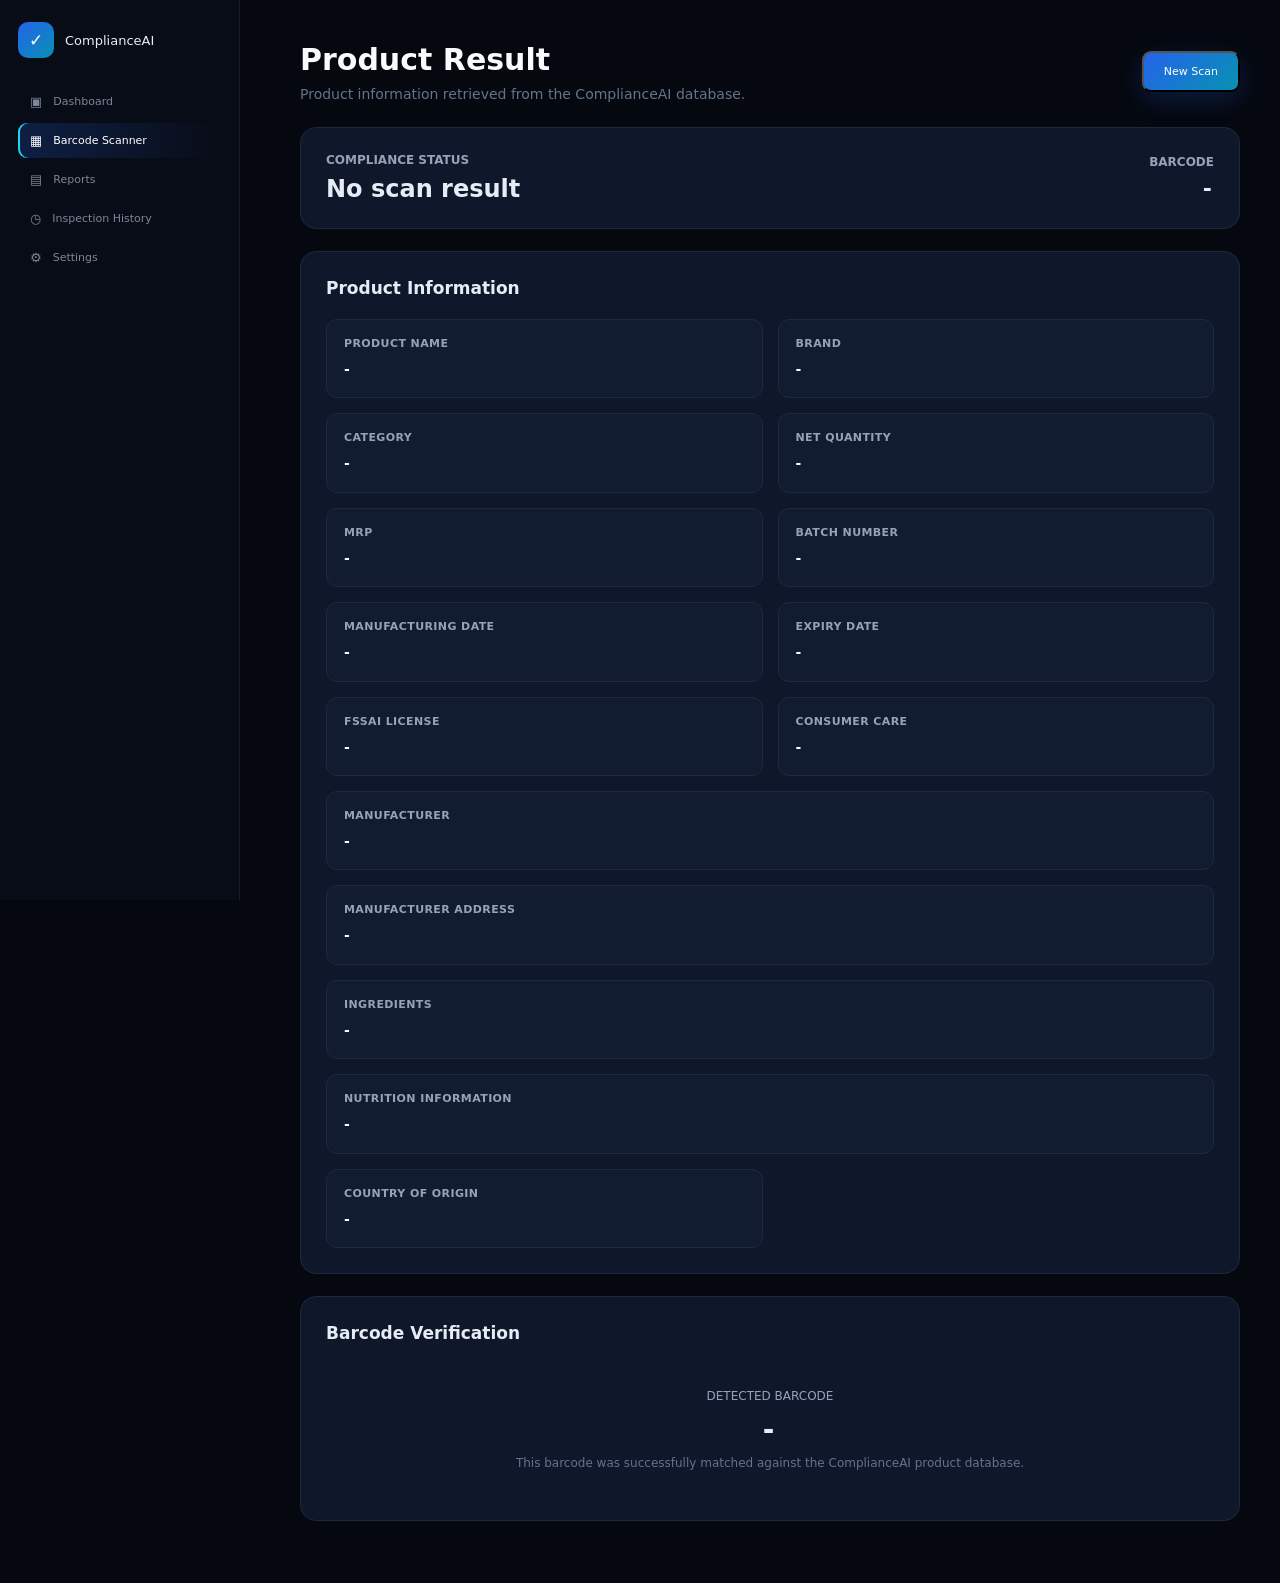
==== commit 9b7f7bfa: "Update result.html" ====
--- a/result.html
+++ b/result.html
@@ -4,15 +4,225 @@
 <head>
     <meta charset="UTF-8">
     <meta name="viewport" content="width=device-width, initial-scale=1.0">
-    <title>ComplianceAI - Inspection Report</title>
+
+    <title>ComplianceAI - Product Result</title>
+
     <link rel="stylesheet" href="style.css">
+
+    <style>
+        /* =========================================
+           CLEAN RESULT PAGE
+        ========================================= */
+
+        .result-page {
+            margin-left: 260px;
+            min-height: 100vh;
+            padding: 40px;
+            width: calc(100% - 260px);
+        }
+
+        .result-top {
+            display: flex;
+            justify-content: space-between;
+            align-items: center;
+            gap: 20px;
+            margin-bottom: 25px;
+        }
+
+        .result-top h1 {
+            font-size: 30px;
+            margin-bottom: 7px;
+            color: #f8fafc;
+        }
+
+        .result-top p {
+            color: #64748b;
+            font-size: 14px;
+        }
+
+        /* STATUS */
+
+        .result-status {
+            display: flex;
+            justify-content: space-between;
+            align-items: center;
+            gap: 30px;
+
+            background: #0f172a;
+            border: 1px solid #1e293b;
+            border-radius: 16px;
+
+            padding: 25px;
+            margin-bottom: 22px;
+        }
+
+        .status-title {
+            color: #94a3b8;
+            font-size: 12px;
+            margin-bottom: 8px;
+        }
+
+        #complianceStatus {
+            font-size: 24px;
+            font-weight: 750;
+        }
+
+        .status-compliant {
+            color: #34d399 !important;
+        }
+
+        .status-non-compliant {
+            color: #f87171 !important;
+        }
+
+        .barcode-area {
+            text-align: right;
+        }
+
+        .barcode-area span {
+            display: block;
+            color: #94a3b8;
+            font-size: 12px;
+            margin-bottom: 7px;
+        }
+
+        .barcode-area strong {
+            font-size: 22px;
+            letter-spacing: 2px;
+        }
+
+        /* PANEL */
+
+        .clean-result-panel {
+            background: #0f172a;
+            border: 1px solid #1e293b;
+            border-radius: 16px;
+            padding: 25px;
+            margin-bottom: 22px;
+        }
+
+        .clean-result-panel h2 {
+            font-size: 17px;
+            margin-bottom: 20px;
+        }
+
+        /* PRODUCT GRID */
+
+        .clean-product-grid {
+            display: grid;
+            grid-template-columns: 1fr 1fr;
+            gap: 15px;
+        }
+
+        .clean-detail {
+            background: #111c31;
+            border: 1px solid #1e293b;
+            border-radius: 11px;
+            padding: 17px;
+            min-width: 0;
+        }
+
+        .clean-detail.full {
+            grid-column: 1 / -1;
+        }
+
+        .clean-label {
+            display: block;
+            color: #94a3b8;
+            font-size: 11px;
+            font-weight: 600;
+            text-transform: uppercase;
+            letter-spacing: .4px;
+            margin-bottom: 8px;
+        }
+
+        .clean-value {
+            display: block;
+            color: #f8fafc;
+            font-size: 14px;
+            font-weight: 600;
+            line-height: 1.6;
+            overflow-wrap: anywhere;
+            word-break: break-word;
+        }
+
+        /* BARCODE */
+
+        .barcode-verification {
+            text-align: center;
+            padding: 25px;
+        }
+
+        .barcode-verification .label {
+            color: #94a3b8;
+            font-size: 12px;
+            margin-bottom: 10px;
+        }
+
+        .barcode-verification .number {
+            font-size: 28px;
+            font-weight: 700;
+            letter-spacing: 3px;
+            margin-bottom: 10px;
+        }
+
+        .barcode-verification p {
+            color: #64748b;
+            font-size: 12px;
+        }
+
+        /* MOBILE */
+
+        @media (max-width: 750px) {
+
+            .result-page {
+                margin-left: 0;
+                width: 100%;
+                padding: 22px 16px;
+            }
+
+            .result-top {
+                flex-direction: column;
+                align-items: flex-start;
+            }
+
+            .result-status {
+                flex-direction: column;
+                align-items: flex-start;
+            }
+
+            .barcode-area {
+                text-align: left;
+            }
+
+            .clean-product-grid {
+                grid-template-columns: 1fr;
+            }
+
+            .clean-detail.full {
+                grid-column: auto;
+            }
+        }
+
+        @media (max-width: 500px) {
+
+            .result-page {
+                padding: 18px 12px;
+            }
+
+            .clean-result-panel {
+                padding: 17px;
+            }
+
+            .result-top h1 {
+                font-size: 23px;
+            }
+        }
+    </style>
 </head>
 
 
 <body>
-
-    <div class="background-grid"></div>
-
 
     <!-- SIDEBAR -->
 
@@ -20,24 +230,22 @@
 
         <div class="logo">
             <div class="logo-icon">✓</div>
-            <div>
-                <h2>Compliance<span>AI</span></h2>
-                <small>PACKAGED COMMODITIES</small>
-            </div>
+            <span>ComplianceAI</span>
         </div>
 
-        <nav>
+        <nav class="sidebar-nav">
+
             <a href="index.html">
-                <span>▦</span>
+                <span>▣</span>
                 Dashboard
             </a>
 
-            <a href="scanner.html">
-                <span>⌾</span>
-                AI Scanner
+            <a href="scanner.html" class="active">
+                <span>▦</span>
+                Barcode Scanner
             </a>
 
-            <a href="result.html" class="active">
+            <a href="reports.html">
                 <span>▤</span>
                 Reports
             </a>
@@ -51,310 +259,568 @@
                 <span>⚙</span>
                 Settings
             </a>
+
         </nav>
 
-        <div class="system-status">
-            <div class="status-title">
-                <span class="shield">◆</span>
-                <strong>System Status</strong>
-            </div>
-
-            <p>
-                <span class="online-dot"></span>
-                AI services operational
-            </p>
-
-            <div class="status-line"></div>
-
-            <small>
-                Last system check: <b>Just now</b>
-            </small>
-        </div>
-
-        <div class="sidebar-footer">
-            <div class="ai-mini">AI</div>
+    </aside>
+
+
+    <!-- MAIN -->
+
+    <main class="result-page">
+
+        <!-- HEADER -->
+
+        <div class="result-top">
+
             <div>
-                <strong>Compliance Engine</strong>
-                <small>v2.4.1</small>
-            </div>
-        </div>
-
-    </aside>
-
-
-
-    <!-- MAIN -->
-
-    <main class="main">
-
-        <header class="page-header">
-
-            <div>
-                <div class="breadcrumb">
-                    REPORTS <span>/</span> INSPECTION RESULT
-                </div>
-
-                <h1>Compliance Inspection Report</h1>
+                <h1>Product Result</h1>
 
                 <p>
-                    Backend-verified packaged commodity compliance analysis.
+                    Product information retrieved from the ComplianceAI database.
                 </p>
             </div>
 
-            <div class="report-actions">
-                <button class="secondary-button" id="newScan">
-                    + New Inspection
-                </button>
-
-                <button class="primary-report-button" id="printReport">
-                    ↓ Download Report
-                </button>
+            <button
+                class="primary-button"
+                onclick="window.location.href='scanner.html'">
+
+                New Scan
+
+            </button>
+
+        </div>
+
+
+        <!-- STATUS -->
+
+        <section class="result-status">
+
+            <div>
+
+                <div class="status-title">
+                    COMPLIANCE STATUS
+                </div>
+
+                <div id="complianceStatus">
+                    Checking...
+                </div>
+
             </div>
 
-        </header>
-
-
-
-        <!-- REPORT SUMMARY -->
-
-        <section class="report-summary">
-
-            <!-- SCORE -->
-
-            <div class="panel score-card">
-
-                <div class="section-label">OVERALL RESULT</div>
-
-                <div class="big-score">
-                    <div class="score-circle" id="resultCircle">
-                        <div>
-                            <strong id="resultScore">—%</strong>
-                            <small>COMPLIANCE</small>
-                        </div>
-                    </div>
-                </div>
-
-                <div class="result-status success" id="resultStatus">
-                    <span>✓</span>
-                    PENDING
-                </div>
-
-                <p class="score-description" id="scoreDescription">
-                    Waiting for inspection data.
+
+            <div class="barcode-area">
+
+                <span>
+                    BARCODE
+                </span>
+
+                <strong id="barcodeResult">
+                    -
+                </strong>
+
+            </div>
+
+        </section>
+
+
+        <!-- PRODUCT INFORMATION -->
+
+        <section class="clean-result-panel">
+
+            <h2>Product Information</h2>
+
+
+            <div class="clean-product-grid">
+
+
+                <div class="clean-detail">
+
+                    <span class="clean-label">
+                        Product Name
+                    </span>
+
+                    <strong
+                        class="clean-value"
+                        id="productName">
+                        -
+                    </strong>
+
+                </div>
+
+
+                <div class="clean-detail">
+
+                    <span class="clean-label">
+                        Brand
+                    </span>
+
+                    <strong
+                        class="clean-value"
+                        id="brand">
+                        -
+                    </strong>
+
+                </div>
+
+
+                <div class="clean-detail">
+
+                    <span class="clean-label">
+                        Category
+                    </span>
+
+                    <strong
+                        class="clean-value"
+                        id="category">
+                        -
+                    </strong>
+
+                </div>
+
+
+                <div class="clean-detail">
+
+                    <span class="clean-label">
+                        Net Quantity
+                    </span>
+
+                    <strong
+                        class="clean-value"
+                        id="netQuantity">
+                        -
+                    </strong>
+
+                </div>
+
+
+                <div class="clean-detail">
+
+                    <span class="clean-label">
+                        MRP
+                    </span>
+
+                    <strong
+                        class="clean-value"
+                        id="mrp">
+                        -
+                    </strong>
+
+                </div>
+
+
+                <div class="clean-detail">
+
+                    <span class="clean-label">
+                        Batch Number
+                    </span>
+
+                    <strong
+                        class="clean-value"
+                        id="batchNumber">
+                        -
+                    </strong>
+
+                </div>
+
+
+                <div class="clean-detail">
+
+                    <span class="clean-label">
+                        Manufacturing Date
+                    </span>
+
+                    <strong
+                        class="clean-value"
+                        id="manufacturingDate">
+                        -
+                    </strong>
+
+                </div>
+
+
+                <div class="clean-detail">
+
+                    <span class="clean-label">
+                        Expiry Date
+                    </span>
+
+                    <strong
+                        class="clean-value"
+                        id="expiryDate">
+                        -
+                    </strong>
+
+                </div>
+
+
+                <div class="clean-detail">
+
+                    <span class="clean-label">
+                        FSSAI License
+                    </span>
+
+                    <strong
+                        class="clean-value"
+                        id="fssaiLicense">
+                        -
+                    </strong>
+
+                </div>
+
+
+                <div class="clean-detail">
+
+                    <span class="clean-label">
+                        Consumer Care
+                    </span>
+
+                    <strong
+                        class="clean-value"
+                        id="consumerCare">
+                        -
+                    </strong>
+
+                </div>
+
+
+                <div class="clean-detail full">
+
+                    <span class="clean-label">
+                        Manufacturer
+                    </span>
+
+                    <strong
+                        class="clean-value"
+                        id="manufacturer">
+                        -
+                    </strong>
+
+                </div>
+
+
+                <div class="clean-detail full">
+
+                    <span class="clean-label">
+                        Manufacturer Address
+                    </span>
+
+                    <strong
+                        class="clean-value"
+                        id="manufacturerAddress">
+                        -
+                    </strong>
+
+                </div>
+
+
+                <div class="clean-detail full">
+
+                    <span class="clean-label">
+                        Ingredients
+                    </span>
+
+                    <strong
+                        class="clean-value"
+                        id="ingredients">
+                        -
+                    </strong>
+
+                </div>
+
+
+                <div class="clean-detail full">
+
+                    <span class="clean-label">
+                        Nutrition Information
+                    </span>
+
+                    <strong
+                        class="clean-value"
+                        id="nutritionInfo">
+                        -
+                    </strong>
+
+                </div>
+
+
+                <div class="clean-detail">
+
+                    <span class="clean-label">
+                        Country of Origin
+                    </span>
+
+                    <strong
+                        class="clean-value"
+                        id="countryOfOrigin">
+                        -
+                    </strong>
+
+                </div>
+
+
+            </div>
+
+        </section>
+
+
+        <!-- BARCODE VERIFICATION -->
+
+        <section class="clean-result-panel">
+
+            <h2>Barcode Verification</h2>
+
+            <div class="barcode-verification">
+
+                <div class="label">
+                    DETECTED BARCODE
+                </div>
+
+                <div
+                    class="number"
+                    id="barcodeLarge">
+                    -
+                </div>
+
+                <p>
+                    This barcode was successfully matched against
+                    the ComplianceAI product database.
                 </p>
 
             </div>
 
-
-            <!-- PRODUCT -->
-
-            <div class="panel product-summary">
-
-                <div class="section-label">PRODUCT INFORMATION</div>
-
-                <div class="product-header">
-                    <div class="result-product-image" id="resultProductImage">
-                        <span>📦</span>
-                    </div>
-
-                    <div>
-                        <h2 id="productName">—</h2>
-                        <p id="productCategory">—</p>
-                    </div>
-                </div>
-
-                <div class="product-details">
-                    <div>
-                        <span>MRP</span>
-                        <strong id="mrp">—</strong>
-                    </div>
-
-                    <div>
-                        <span>Net Quantity</span>
-                        <strong id="quantity">—</strong>
-                    </div>
-
-                    <div>
-                        <span>Manufacturer</span>
-                        <strong id="manufacturer">—</strong>
-                    </div>
-
-                    <div>
-                        <span>Inspection ID</span>
-                        <strong id="inspectionId">—</strong>
-                    </div>
-                </div>
-
-            </div>
-
-
-            <!-- DATABASE MATCH -->
-
-            <div class="panel confidence-card">
-
-                <div class="section-label">DATABASE MATCH</div>
-
-                <div class="confidence-number">
-                    <strong id="matchBarcode">—</strong>
-                    <span>Barcode matched in registry</span>
-                </div>
-
-                <div class="confidence-bar">
-                    <span style="width:100%"></span>
-                </div>
-
-                <p>
-                    Product details were retrieved from the compliance
-                    database using the scanned barcode.
-                </p>
-
-                <div class="engine-status">
-                    <span class="online-dot"></span>
-                    Backend verified
-                </div>
-
-            </div>
-
         </section>
 
 
-
-        <!-- FULL LABEL DETAILS -->
-
-        <section class="panel details-panel">
-
-            <div class="panel-header">
-                <div>
-                    <div class="section-label">FULL LABEL DATA</div>
-                    <h2>Product & Regulatory Details</h2>
-                    <p>Everything extracted from the label by the backend.</p>
-                </div>
-            </div>
-
-            <div class="details-grid">
-                <div>
-                    <span>Barcode</span>
-                    <strong id="barcode">—</strong>
-                </div>
-
-                <div>
-                    <span>Brand</span>
-                    <strong id="brand">—</strong>
-                </div>
-
-                <div>
-                    <span>Batch Number</span>
-                    <strong id="batchNumber">—</strong>
-                </div>
-
-                <div>
-                    <span>FSSAI License</span>
-                    <strong id="fssai">—</strong>
-                </div>
-
-                <div>
-                    <span>Manufacturing Date</span>
-                    <strong id="mfgDate">—</strong>
-                </div>
-
-                <div>
-                    <span>Expiry Date</span>
-                    <strong id="expiryDateField">—</strong>
-                </div>
-
-                <div>
-                    <span>Country of Origin</span>
-                    <strong id="countryOfOrigin">—</strong>
-                </div>
-
-                <div>
-                    <span>Consumer Care</span>
-                    <strong id="consumerCareDetail">—</strong>
-                </div>
-            </div>
-
-            <div class="details-long">
-                <div>
-                    <span>Manufacturer Address</span>
-                    <p id="manufacturerAddress">—</p>
-                </div>
-
-                <div>
-                    <span>Ingredients</span>
-                    <p id="ingredients">—</p>
-                </div>
-
-                <div>
-                    <span>Nutrition Information</span>
-                    <p id="nutritionInfo">—</p>
-                </div>
-            </div>
-
-        </section>
-
-
-
-        <!-- DETECTION GRID -->
-
-        <section class="panel detection-panel">
-
-            <div class="panel-header">
-                <div>
-                    <div class="section-label">AUTOMATED VALIDATION</div>
-                    <h2>Compliance Checks</h2>
-                    <p>Detailed analysis of mandatory declarations.</p>
-                </div>
-
-                <div class="checks-count" id="checksCount">
-                    <strong>— / —</strong>
-                    <span>checks passed</span>
-                </div>
-            </div>
-
-            <!-- Populated by JS from the backend response -->
-            <div class="checks-grid" id="checksGrid"></div>
-
-        </section>
-
-
-
-        <!-- RISK SECTION -->
-
-        <section class="report-bottom">
-
-            <div class="panel violations-panel">
-                <div class="section-label">RISK ANALYSIS</div>
-                <h2>Detected Issues</h2>
-
-                <!-- Populated by JS from the backend response -->
-                <div id="riskList"></div>
-            </div>
-
-            <div class="panel recommendation-panel">
-                <div class="section-label">AI RECOMMENDATION</div>
-                <div class="recommendation-icon">✦</div>
-                <h2>Manual verification recommended</h2>
-                <p>
-                    Confirm any item flagged for review before approving
-                    this product for final compliance clearance.
-                </p>
-            </div>
-
-        </section>
-
-
-
-        <!-- FOOTER -->
-
-        <footer>
-            <span>© 2026 ComplianceAI</span>
-            <span>Report generated by AI Compliance Engine</span>
-        </footer>
-
     </main>
 
 
-    <script src="style.js"></script>
+    <!-- RESULT SCRIPT -->
+
+    <script>
+
+        document.addEventListener(
+            "DOMContentLoaded",
+            function () {
+
+                const storedResult =
+                    localStorage.getItem("scanResult");
+
+
+                if (!storedResult) {
+
+                    document.getElementById(
+                        "complianceStatus"
+                    ).textContent =
+                        "No scan result";
+
+                    return;
+                }
+
+
+                let result;
+
+                try {
+
+                    result =
+                        JSON.parse(storedResult);
+
+                } catch (error) {
+
+                    console.error(
+                        "Invalid scan result:",
+                        error
+                    );
+
+                    document.getElementById(
+                        "complianceStatus"
+                    ).textContent =
+                        "Invalid scan data";
+
+                    return;
+                }
+
+
+                const product =
+                    result.product;
+
+
+                if (!product) {
+
+                    document.getElementById(
+                        "complianceStatus"
+                    ).textContent =
+                        "Product data unavailable";
+
+                    return;
+                }
+
+
+                /* BARCODE */
+
+                const barcode =
+                    result.barcode ||
+                    product.barcode ||
+                    "-";
+
+                setValue(
+                    "barcodeResult",
+                    barcode
+                );
+
+                setValue(
+                    "barcodeLarge",
+                    barcode
+                );
+
+
+                /* PRODUCT */
+
+                setValue(
+                    "productName",
+                    product.product_name
+                );
+
+                setValue(
+                    "brand",
+                    product.brand
+                );
+
+                setValue(
+                    "category",
+                    product.category
+                );
+
+                setValue(
+                    "netQuantity",
+                    product.net_quantity
+                );
+
+                setValue(
+                    "mrp",
+                    product.mrp !== undefined
+                        ? "₹" + product.mrp
+                        : "-"
+                );
+
+                setValue(
+                    "batchNumber",
+                    product.batch_number
+                );
+
+                setValue(
+                    "manufacturingDate",
+                    product.manufacturing_date
+                );
+
+                setValue(
+                    "expiryDate",
+                    product.expiry_date
+                );
+
+                setValue(
+                    "fssaiLicense",
+                    product.fssai_license
+                );
+
+                setValue(
+                    "consumerCare",
+                    product.consumer_care
+                );
+
+                setValue(
+                    "manufacturer",
+                    product.manufacturer
+                );
+
+                setValue(
+                    "manufacturerAddress",
+                    product.manufacturer_address
+                );
+
+                setValue(
+                    "ingredients",
+                    product.ingredients
+                );
+
+                setValue(
+                    "nutritionInfo",
+                    product.nutrition_info
+                );
+
+                setValue(
+                    "countryOfOrigin",
+                    product.country_of_origin
+                );
+
+
+                /* COMPLIANCE */
+
+                const status =
+                    product.compliance_status ||
+                    "Unknown";
+
+                const statusElement =
+                    document.getElementById(
+                        "complianceStatus"
+                    );
+
+                statusElement.textContent =
+                    status.toUpperCase();
+
+
+                if (
+                    status.toLowerCase() ===
+                    "compliant"
+                ) {
+
+                    statusElement.classList.add(
+                        "status-compliant"
+                    );
+
+                } else {
+
+                    statusElement.classList.add(
+                        "status-non-compliant"
+                    );
+
+                }
+
+            }
+        );
+
+
+        function setValue(
+            id,
+            value
+        ) {
+
+            const element =
+                document.getElementById(id);
+
+            if (!element) {
+                return;
+            }
+
+            if (
+                value === undefined ||
+                value === null ||
+                value === ""
+            ) {
+
+                element.textContent =
+                    "-";
+
+            } else {
+
+                element.textContent =
+                    value;
+
+            }
+
+        }
+
+    </script>
 
 </body>
 
--- a/style.css
+++ b/style.css
@@ -1135,6 +1135,46 @@
 .product-details span { display: block; color: #5d687a; font-size: 8px; }
 .product-details strong { display: block; color: #d6deea; font-size: 10px; margin-top: 5px; }
 
+/* FULL LABEL DETAILS PANEL */
+
+.details-panel { margin-bottom: 20px; }
+
+.details-grid {
+    display: grid;
+    grid-template-columns: repeat(4, 1fr);
+    gap: 14px;
+    margin-top: 20px;
+}
+
+.details-grid > div {
+    padding-top: 12px;
+    border-top: 1px solid var(--border);
+}
+
+.details-grid span { display: block; color: #5d687a; font-size: 8px; }
+
+.details-grid strong {
+    display: block;
+    color: #d6deea;
+    font-size: 10px;
+    margin-top: 5px;
+    word-break: break-word;
+}
+
+.details-long {
+    display: grid;
+    gap: 16px;
+    margin-top: 22px;
+}
+
+.details-long > div {
+    padding-top: 14px;
+    border-top: 1px solid var(--border);
+}
+
+.details-long span { display: block; color: #5d687a; font-size: 8px; margin-bottom: 6px; }
+.details-long p { color: #b7c0d1; font-size: 10px; line-height: 1.7; }
+
 .confidence-number { margin-top: 30px; }
 .confidence-number strong { display: block; font-size: 30px; }
 .confidence-number span { color: #4ade80; font-size: 9px; }
@@ -1248,6 +1288,14 @@
     background: rgba(245, 158, 11, .08);
 }
 
+.risk-high {
+    color: #f87171;
+    font-size: 7px;
+    padding: 5px 7px;
+    border-radius: 5px;
+    background: rgba(239, 68, 68, .08);
+}
+
 .recommendation-icon {
     width: 40px;
     height: 40px;
@@ -1299,6 +1347,7 @@
     .scanner-page { grid-template-columns: 1fr; }
     .report-summary { grid-template-columns: 1fr 1fr; }
     .confidence-card { grid-column: 1 / -1; }
+    .details-grid { grid-template-columns: repeat(2, 1fr); }
     .report-bottom { grid-template-columns: 1fr; }
 }
 
@@ -1306,6 +1355,7 @@
     .stats { grid-template-columns: 1fr; }
     .scan-options { grid-template-columns: 1fr; }
     .checks-grid { grid-template-columns: 1fr; }
+    .details-grid { grid-template-columns: 1fr; }
     .report-summary { grid-template-columns: 1fr; }
     .confidence-card { grid-column: auto; }
     .report-actions { width: 100%; }
